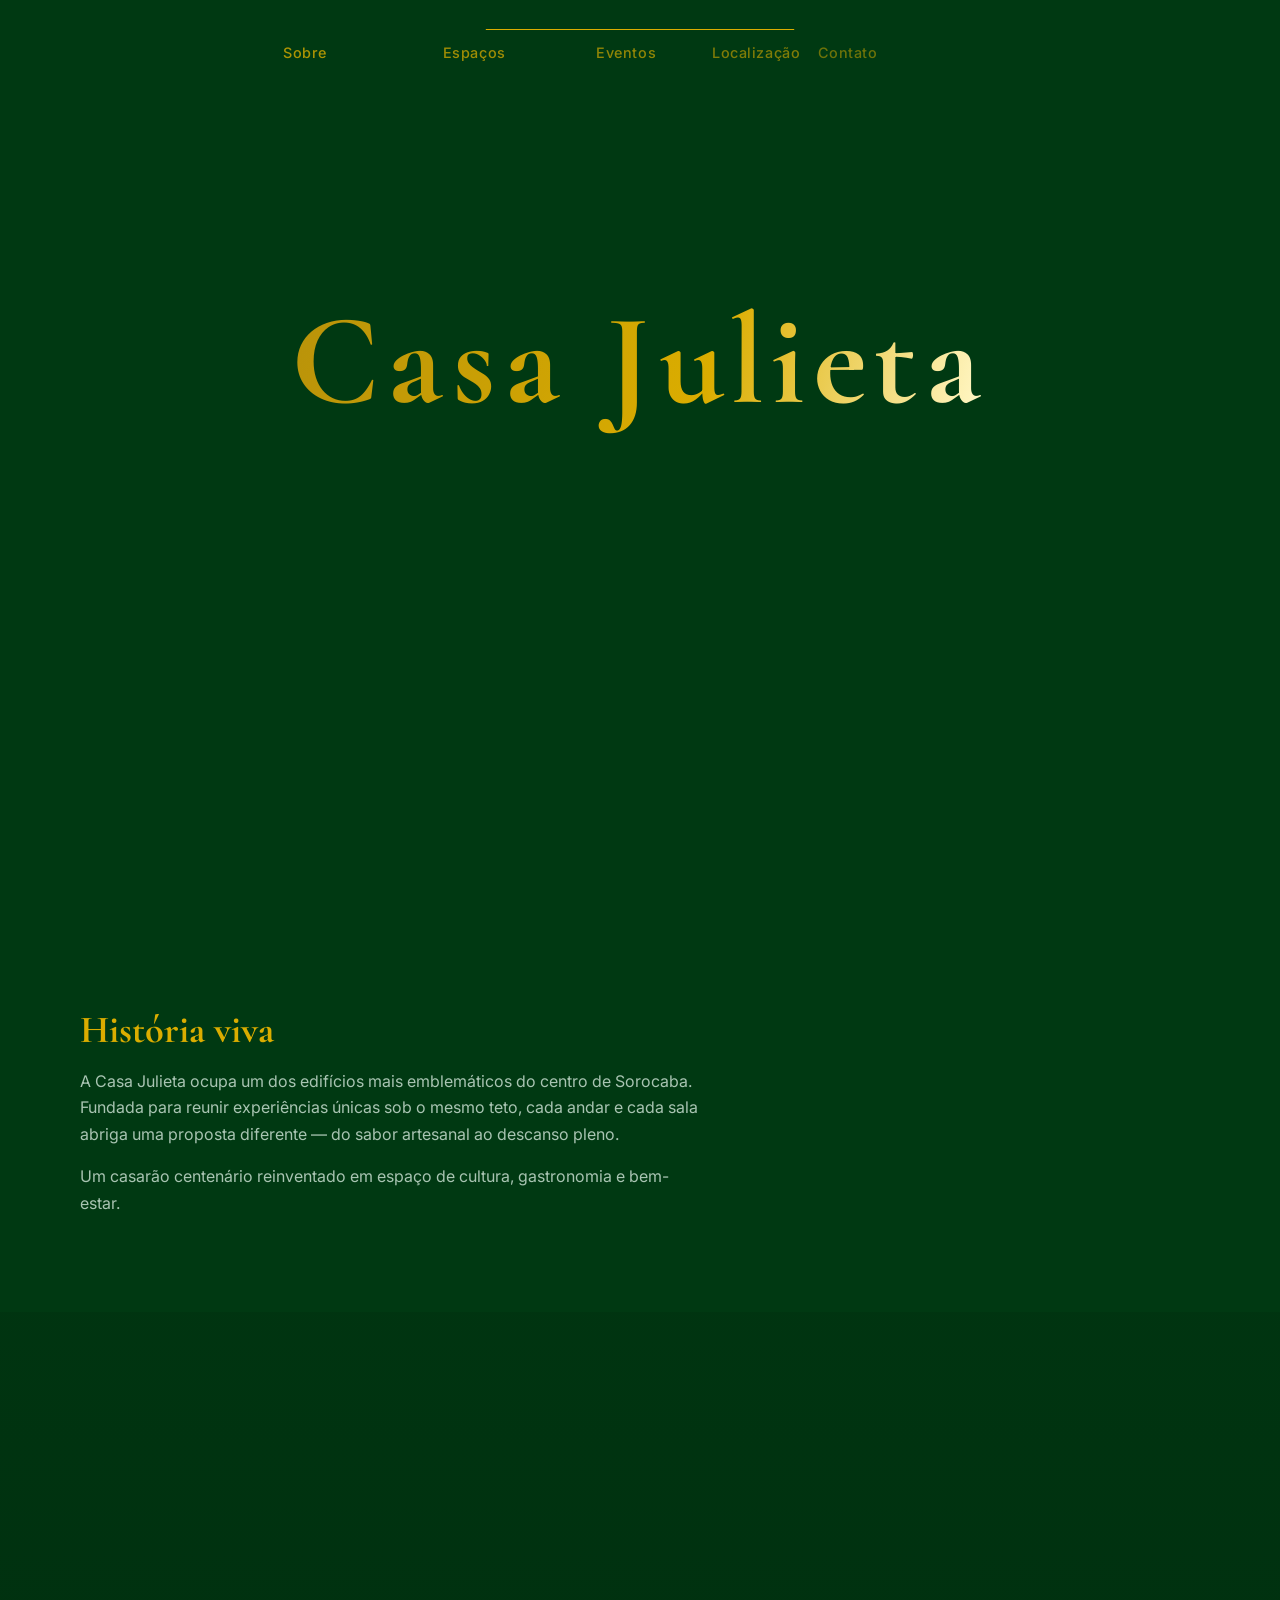
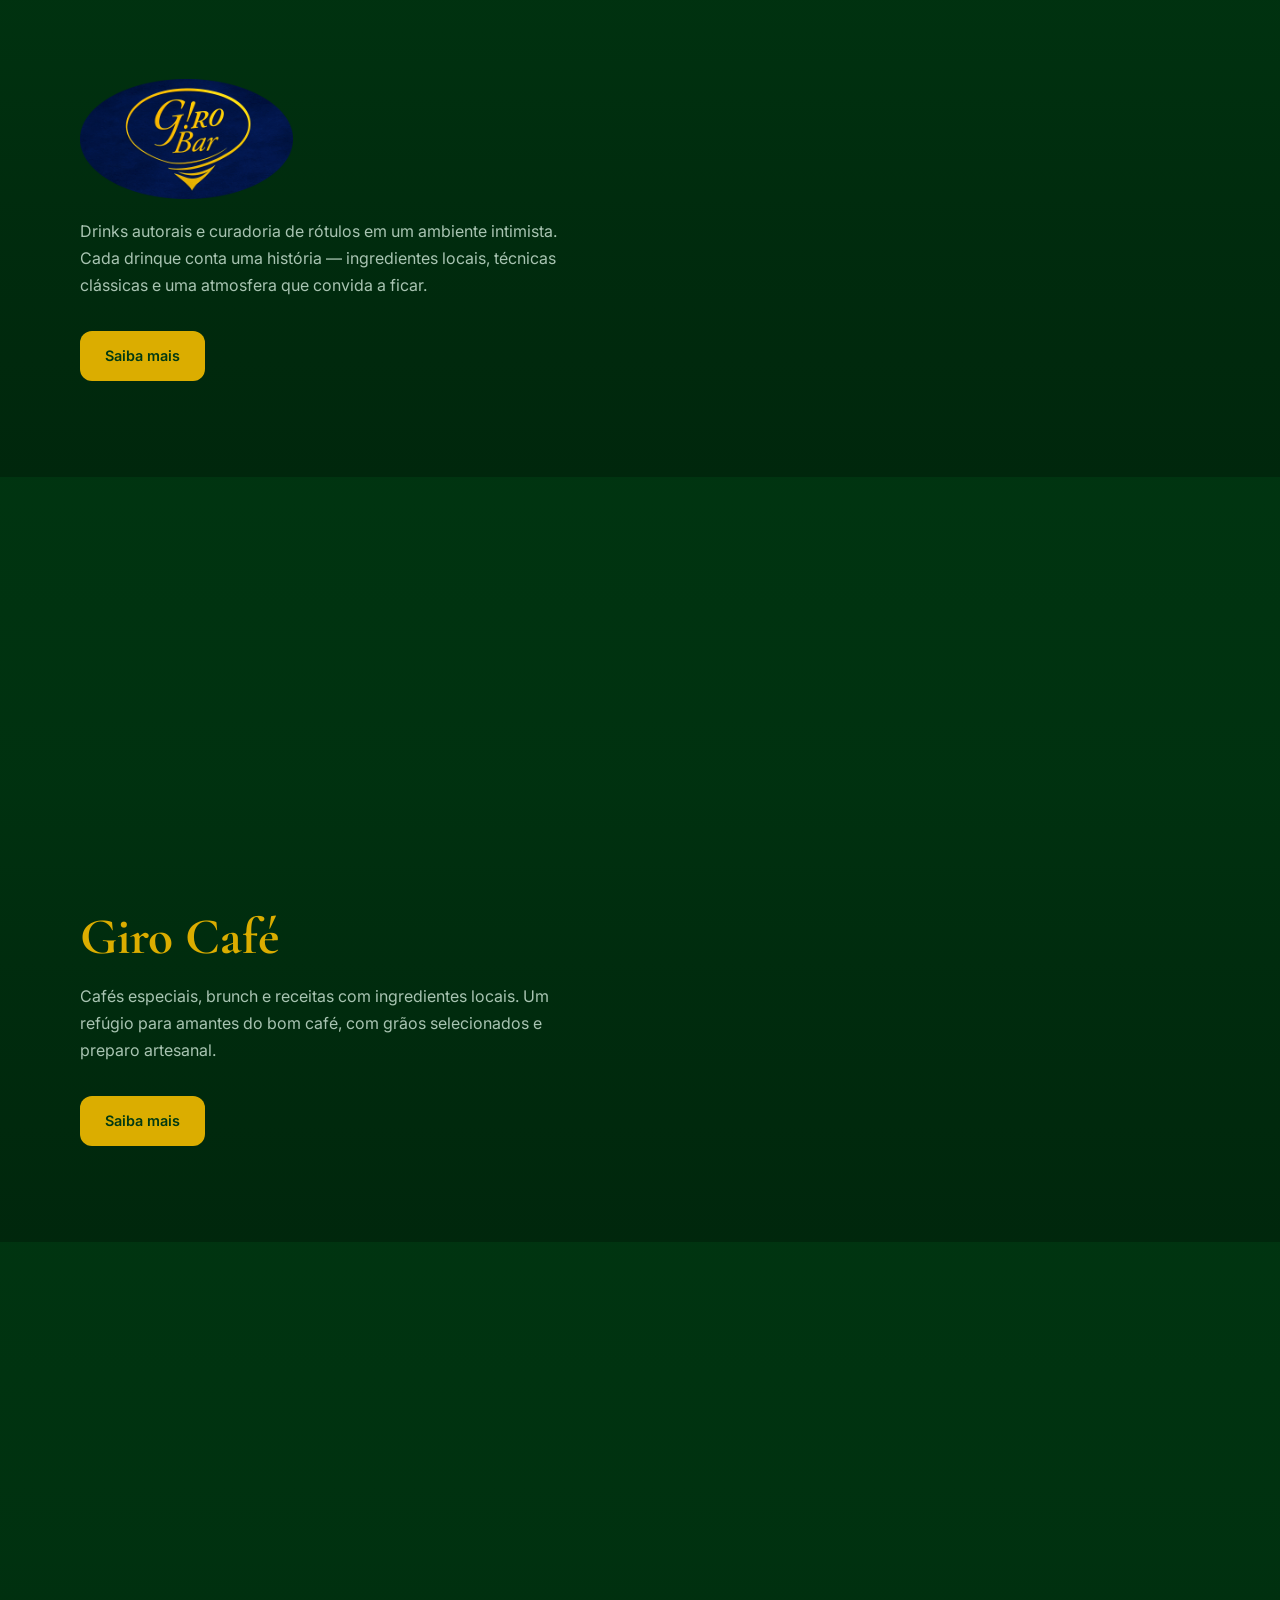
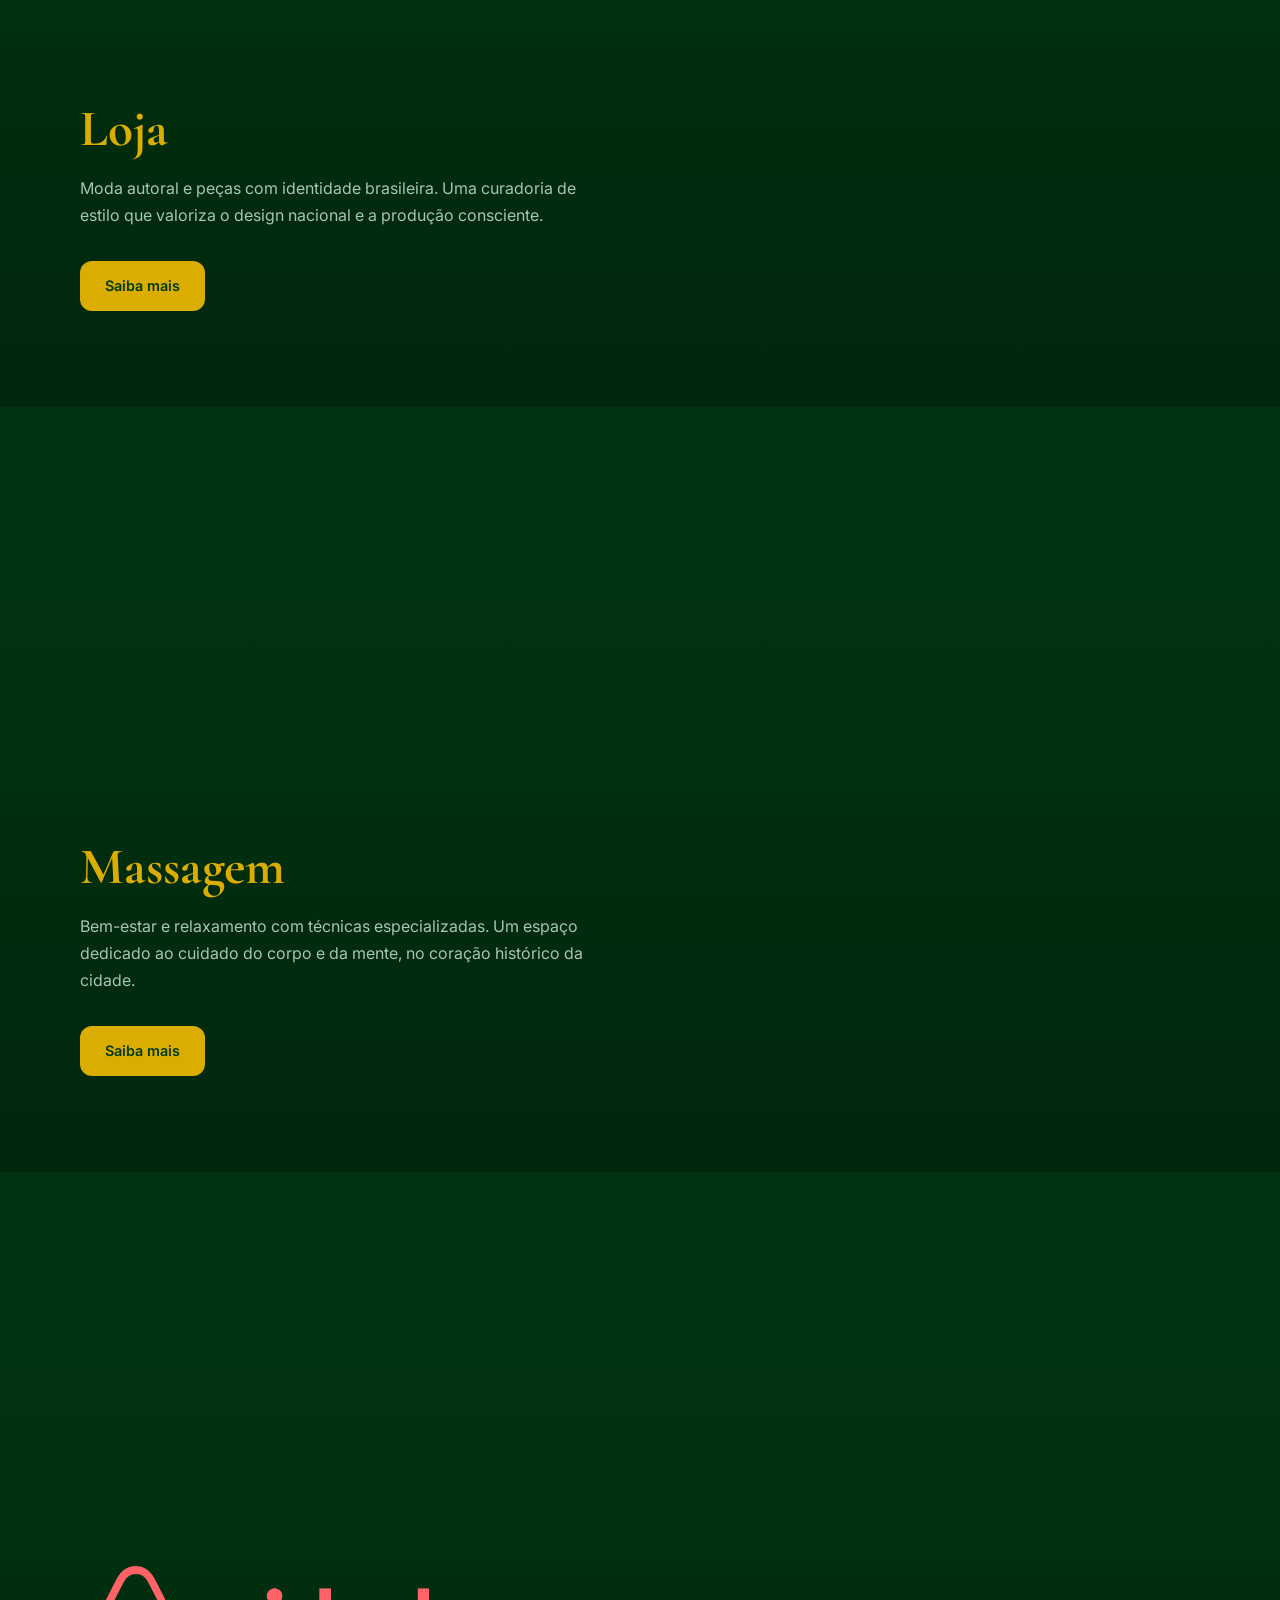
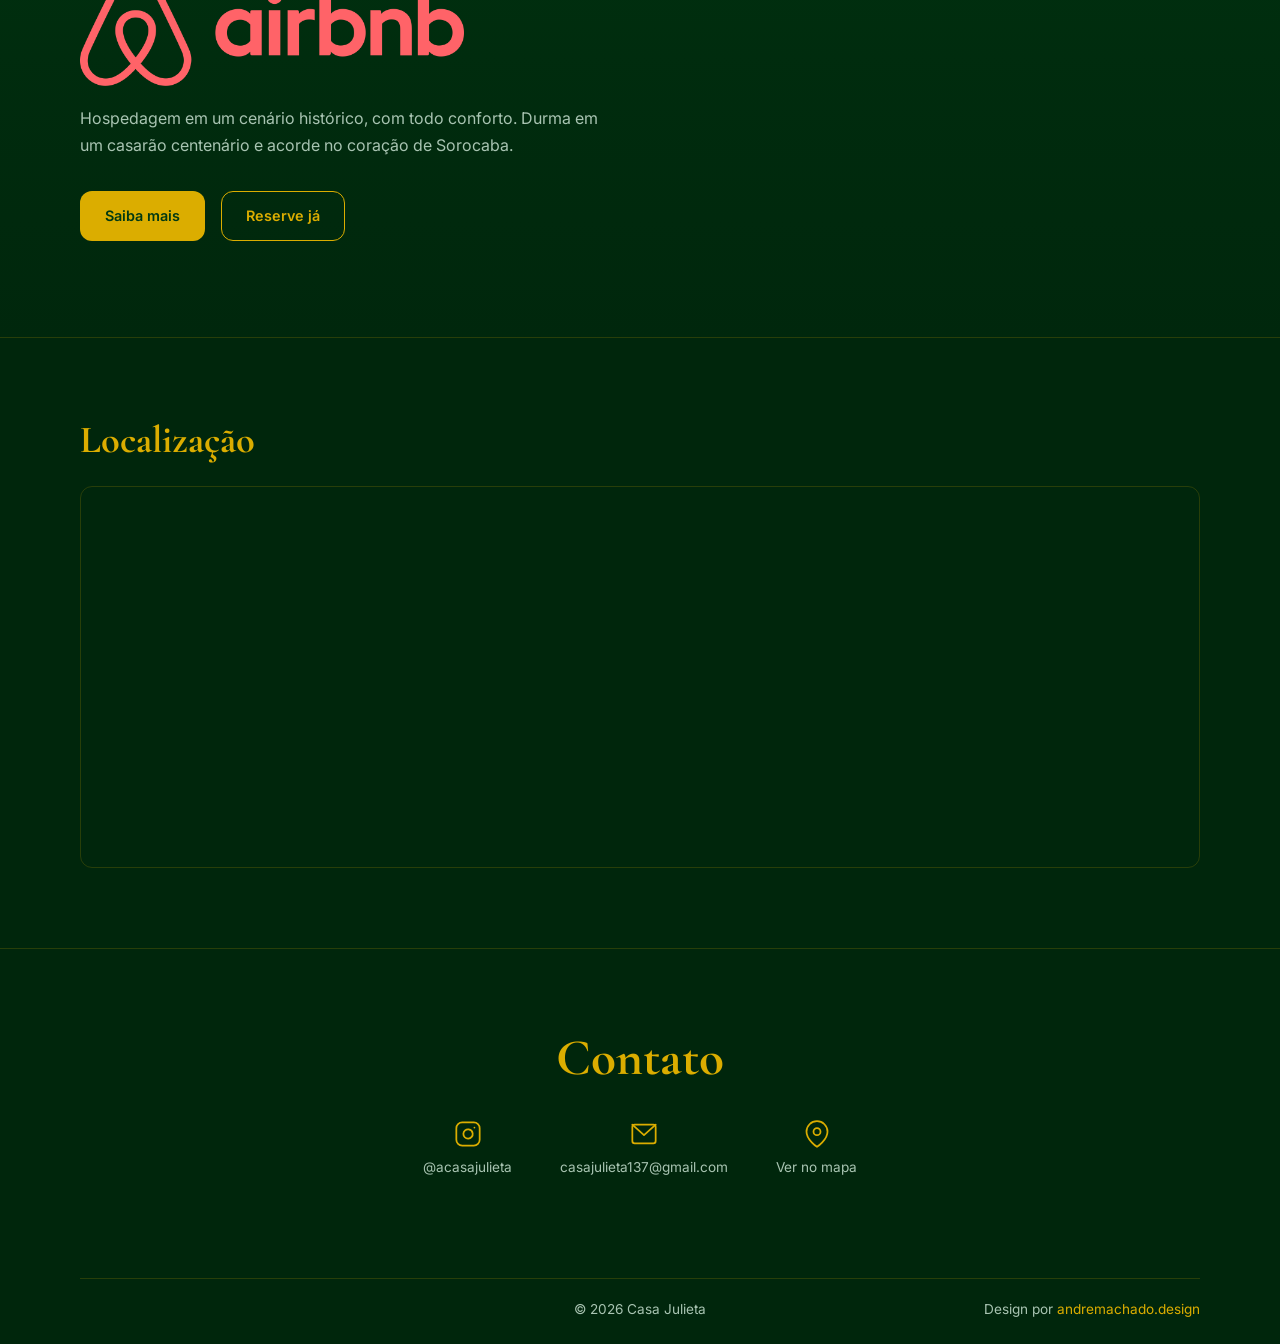
==== index.html @ 89fa5fa8 "Intro animates real site elements: brand grows center→header, line+nav appear, no overlay" ====
<!DOCTYPE html>
<html lang="pt-BR">
<head>
  <meta charset="UTF-8" />
  <meta name="viewport" content="width=device-width, initial-scale=1.0" />
  <title>Casa Julieta — Sorocaba</title>
  <meta name="description" content="Casa Julieta — bar, café, loja, massagem e airbnb no coração de Sorocaba." />
  <link rel="preconnect" href="https://fonts.googleapis.com" />
  <link rel="preconnect" href="https://fonts.gstatic.com" crossorigin />
  <link href="https://fonts.googleapis.com/css2?family=Cormorant+Garamond:wght@400;600;700&family=Inter:wght@400;500;600;700&display=swap" rel="stylesheet" />
  <link rel="stylesheet" href="styles.css" />
  <script src="https://cdnjs.cloudflare.com/ajax/libs/gsap/3.12.5/gsap.min.js"></script>
  <script>
    if ('scrollRestoration' in history) history.scrollRestoration = 'manual';
    if (window.location.hash) history.replaceState(null, '', window.location.pathname + window.location.search);
  </script>
</head>
<body>
  <!-- Header -->
  <header class="site-header">
    <div class="container header-centered">
      <a href="index.html" class="brand">Casa Julieta</a>
    </div>
    <div class="nav-line" id="navLine"></div>
    <nav class="main-nav container" id="nav">
      <a href="#sobre">Sobre</a>
      <a href="#giro-bar">Espaços</a>
      <a href="#eventos">Eventos</a>
      <a href="#localizacao">Localização</a>
      <a href="#contato">Contato</a>
    </nav>
    <button class="menu-toggle" id="menuToggle" aria-label="Menu">
      <span></span><span></span><span></span>
    </button>
  </header>

  <!-- Hero -->
  <section class="hero" id="hero">
    <h1 class="hero-title" id="heroTitle">Casa Julieta</h1>
    <a href="#sobre" class="hero-cta">
      <span>Conheça o espaço</span>
      <svg class="hero-chevron" width="24" height="24" viewBox="0 0 24 24" fill="none" stroke="currentColor" stroke-width="2" stroke-linecap="round" stroke-linejoin="round"><polyline points="6 9 12 15 18 9"></polyline></svg>
    </a>
  </section>

  <main>

    <!-- SOBRE -->
    <section id="sobre" class="section">
      <div class="container fade-up">
        <h2>História viva</h2>
        <div class="about-text">
          <p>A Casa Julieta ocupa um dos edifícios mais emblemáticos do centro de Sorocaba. Fundada para reunir experiências únicas sob o mesmo teto, cada andar e cada sala abriga uma proposta diferente — do sabor artesanal ao descanso pleno.</p>
          <p>Um casarão centenário reinventado em espaço de cultura, gastronomia e bem-estar.</p>
        </div>
      </div>
    </section>

    <!-- ESPAÇOS -->
    <section id="giro-bar" class="space-section fade-up" style="--space-bg:url('img/giro-bar.jpg')">
      <div class="space-overlay"></div>
      <div class="space-content">
        <img src="img/giro-bar-logo.png" alt="Giro Bar" class="space-logo" />
        <p>Drinks autorais e curadoria de rótulos em um ambiente intimista. Cada drinque conta uma história — ingredientes locais, técnicas clássicas e uma atmosfera que convida a ficar.</p>
        <a href="giro-bar.html" class="btn btn-gold">Saiba mais</a>
      </div>
    </section>

    <section id="giro-cafe" class="space-section fade-up" style="--space-bg:url('img/giro-cafe.jpg')">
      <div class="space-overlay"></div>
      <div class="space-content">
        <h2>Giro Café</h2>
        <p>Cafés especiais, brunch e receitas com ingredientes locais. Um refúgio para amantes do bom café, com grãos selecionados e preparo artesanal.</p>
        <a href="giro-cafe.html" class="btn btn-gold">Saiba mais</a>
      </div>
    </section>

    <section id="loja" class="space-section fade-up" style="--space-bg:url('img/loja.jpg')">
      <div class="space-overlay"></div>
      <div class="space-content">
        <h2>Loja</h2>
        <p>Moda autoral e peças com identidade brasileira. Uma curadoria de estilo que valoriza o design nacional e a produção consciente.</p>
        <a href="loja.html" class="btn btn-gold">Saiba mais</a>
      </div>
    </section>

    <section id="massagem" class="space-section fade-up" style="--space-bg:url('img/massagem.jpg')">
      <div class="space-overlay"></div>
      <div class="space-content">
        <h2>Massagem</h2>
        <p>Bem-estar e relaxamento com técnicas especializadas. Um espaço dedicado ao cuidado do corpo e da mente, no coração histórico da cidade.</p>
        <a href="massagem.html" class="btn btn-gold">Saiba mais</a>
      </div>
    </section>

    <section id="airbnb" class="space-section fade-up" style="--space-bg:url('img/airbnb.jpg')">
      <div class="space-overlay"></div>
      <div class="space-content">
        <img src="img/airbnb-logo.png" alt="Airbnb" class="space-logo" />
        <p>Hospedagem em um cenário histórico, com todo conforto. Durma em um casarão centenário e acorde no coração de Sorocaba.</p>
        <div class="space-actions">
          <a href="airbnb.html" class="btn btn-gold">Saiba mais</a>
          <a href="https://www.airbnb.com.br/rooms/17266741?check_in=2026-04-16&check_out=2026-04-17&guests=1&adults=1&s=67&unique_share_id=8e41a47e-fdcd-4101-91ab-4ace02b88892" target="_blank" rel="noopener" class="btn btn-outline">Reserve já</a>
        </div>
      </div>
    </section>

    <!-- LOCALIZAÇÃO -->
    <section id="localizacao" class="section section-alt">
      <div class="container fade-up">
        <h2>Localização</h2>
        <div class="map-wrapper">
          <iframe
            src="https://www.google.com/maps/embed?pb=!1m18!1m12!1m3!1d3659.3!2d-47.458!3d-23.501!2m3!1f0!2f0!3f0!3m2!1i1024!2i768!4f13.1!3m3!1m2!1s0x94c5f2c349d1e1b1%3A0x0!2sCentro%2C+Sorocaba+-+SP!5e0!3m2!1spt-BR!2sbr!4v1700000000000"
            width="100%"
            height="380"
            style="border:0"
            allowfullscreen=""
            loading="lazy"
            referrerpolicy="no-referrer-when-downgrade"
          ></iframe>
        </div>
      </div>
    </section>

    <!-- CONTATO -->
    <section id="contato" class="section" style="background:var(--green-deep);position:relative;z-index:5">
      <div class="container fade-up" style="text-align:center">
        <h2 class="contact-title">Contato</h2>
        <div class="contact-row">
          <a href="https://www.instagram.com/acasajulieta/" target="_blank" rel="noopener" class="contact-item">
            <svg width="28" height="28" viewBox="0 0 24 24" fill="none" stroke="currentColor" stroke-width="1.5" stroke-linecap="round" stroke-linejoin="round"><rect x="2" y="2" width="20" height="20" rx="5" ry="5"></rect><path d="M16 11.37A4 4 0 1 1 12.63 8 4 4 0 0 1 16 11.37z"></path><line x1="17.5" y1="6.5" x2="17.51" y2="6.5"></line></svg>
            <span>@acasajulieta</span>
          </a>
          <a href="mailto:casajulieta137@gmail.com" class="contact-item">
            <svg width="28" height="28" viewBox="0 0 24 24" fill="none" stroke="currentColor" stroke-width="1.5" stroke-linecap="round" stroke-linejoin="round"><rect x="2" y="4" width="20" height="16" rx="2"></rect><polyline points="22,4 12,13 2,4"></polyline></svg>
            <span>casajulieta137@gmail.com</span>
          </a>
          <a href="https://bit.ly/casajulieta" target="_blank" rel="noopener" class="contact-item">
            <svg width="28" height="28" viewBox="0 0 24 24" fill="none" stroke="currentColor" stroke-width="1.5" stroke-linecap="round" stroke-linejoin="round"><path d="M21 10c0 7-9 13-9 13s-9-6-9-13a9 9 0 0 1 18 0z"></path><circle cx="12" cy="10" r="3"></circle></svg>
            <span>Ver no mapa</span>
          </a>
        </div>
      </div>
    </section>
  </main>

  <!-- Footer -->
  <footer class="site-footer">
    <div class="container footer-content">
      <div class="footer-spacer"></div>
      <p class="footer-center">&copy; <span id="year"></span> Casa Julieta</p>
      <p class="footer-right">Design por <a href="https://andremachado.design" target="_blank" rel="noopener">andremachado.design</a></p>
    </div>
  </footer>

  <script src="script.js"></script>
</body>
</html>
---- styles.css ----
/* ===================================================
   Casa Julieta — Minimal Luxury Design System
   Verde veludo #003912 · Dourado #DBAD00
   =================================================== */

@import url('https://fonts.googleapis.com/css2?family=Material+Symbols+Outlined:opsz,wght,FILL,GRAD@20..48,100..700,0..1,-50..200&display=swap');

:root {
  --green: #003912;
  --green-deep: #00260c;
  --green-light: #004d1a;
  --green-soft: #d6e8dc;

  --gold: #DBAD00;
  --gold-light: #f5e7a3;
  --gold-dark: #b8920a;

  --bg: #003912;
  --bg-alt: #00260c;
  --text: #e8f2ec;
  --muted: #a8c4b2;
  --border: rgba(219, 173, 0, 0.18);
  --radius: 0.75rem;
}

/* ---- Reset ---- */
*, *::before, *::after { box-sizing: border-box; }
html { scroll-behavior: smooth; }
html, body { margin: 0; padding: 0; }

body {
  font-family: "Inter", system-ui, -apple-system, sans-serif;
  background: var(--bg);
  color: var(--text);
  line-height: 1.65;
  overflow-x: hidden;
  position: relative;
}

/* Velvet canvas — no longer used */
#velvet-canvas {
  display: none;
}

/* Everything else sits above the canvas */
.site-header, .site-footer {
  position: relative;
  z-index: 1;
}

main {
  position: relative;
  z-index: 5;
  background: var(--bg);
}

img { max-width: 100%; display: block; }
a { color: inherit; }

/* ---- Material Icon helper ---- */
.icon {
  font-family: 'Material Symbols Outlined';
  font-weight: normal;
  font-style: normal;
  font-size: 24px;
  line-height: 1;
  letter-spacing: normal;
  text-transform: none;
  display: inline-block;
  white-space: nowrap;
  word-wrap: normal;
  direction: ltr;
  -webkit-font-smoothing: antialiased;
  font-feature-settings: 'liga';
}

/* ---- Typography ---- */
h1, h2, h3 {
  font-family: "Cormorant Garamond", Georgia, serif;
  font-weight: 700;
  line-height: 1.15;
}

.container {
  width: min(1120px, 90%);
  margin: 0 auto;
}

/* ---- Header ---- */
.site-header {
  position: relative;
  top: 0;
  z-index: 100;
  background: transparent;
}

.header-centered {
  display: flex;
  flex-direction: row;
  align-items: center;
  justify-content: center;
  position: relative;
  padding: 1.2rem 0 0.6rem;
}

.nav-line {
  width: 90%;
  height: 1px;
  background: var(--gold);
  margin: 0 auto;
  transform-origin: center;
}

.main-nav {
  display: flex;
  justify-content: center;
  gap: 9rem;
  padding: 0.7rem 0;
  width: 90%;
  margin: 0 auto;
}

/* Brand with gold shimmer effect */
.brand {
  font-family: "Cormorant Garamond", Georgia, serif;
  font-size: 2.16rem;
  font-weight: 700;
  text-decoration: none;
  letter-spacing: 0.06em;
  position: relative;
  background: linear-gradient(
    105deg,
    var(--gold-dark) 0%,
    var(--gold) 25%,
    #fff5c0 40%,
    var(--gold) 55%,
    var(--gold-dark) 80%,
    var(--gold) 100%
  );
  background-size: 250% 100%;
  -webkit-background-clip: text;
  background-clip: text;
  -webkit-text-fill-color: transparent;
  animation: goldShimmer 4s ease-in-out infinite;
}

@keyframes goldShimmer {
  0%   { background-position: 100% 50%; }
  50%  { background-position: 0% 50%; }
  100% { background-position: 100% 50%; }
}

.main-nav a {
  color: var(--gold);
  text-decoration: none;
  font-weight: 500;
  font-size: 0.9rem;
  letter-spacing: 0.04em;
  position: relative;
  transition: color 0.3s;
}
.main-nav a::after {
  content: "";
  position: absolute;
  bottom: -4px; left: 0;
  width: 0; height: 1px;
  background: var(--gold);
  transition: width 0.3s ease;
}
.main-nav a:hover { color: var(--gold); }
.main-nav a:hover::after { width: 100%; }

/* Mobile menu */
.menu-toggle {
  display: none;
  background: none;
  border: none;
  cursor: pointer;
  flex-direction: column;
  gap: 5px;
  padding: 6px;
  position: absolute;
  right: 5%;
  top: 1.2rem;
  z-index: 101;
}
.menu-toggle span {
  display: block;
  width: 22px; height: 2px;
  background: var(--gold);
  border-radius: 2px;
  transition: transform 0.3s, opacity 0.3s;
}

/* ---- Breadcrumb (removed) ---- */

.breadcrumb a {
  color: var(--muted);
  text-decoration: none;
  transition: color 0.2s;
}
.breadcrumb a:hover { color: var(--gold); }

.breadcrumb .sep { opacity: 0.4; }
.breadcrumb .current { color: var(--gold); }

.breadcrumb .back-arrow {
  display: inline-flex;
  align-items: center;
  justify-content: center;
  width: 28px; height: 28px;
  border-radius: 50%;
  border: 1px solid var(--border);
  color: var(--gold);
  margin-right: 0.5rem;
  transition: background 0.2s, border-color 0.2s;
  text-decoration: none;
  font-size: 18px;
}
.breadcrumb .back-arrow:hover {
  background: rgba(219, 173, 0, 0.1);
  border-color: var(--gold);
}

/* ==== Hero Section ==== */
.hero {
  position: relative;
  z-index: 1;
  min-height: 100vh;
  display: flex;
  flex-direction: column;
  align-items: center;
  justify-content: center;
  text-align: center;
  padding: 2rem;
  padding-bottom: 8rem;
}

.hero-title {
  font-family: "Cormorant Garamond", Georgia, serif;
  font-size: clamp(5rem, 14vw, 12rem);
  font-weight: 700;
  line-height: 1.2;
  margin: 0 0 2.5rem;
  padding-bottom: 0.15em;
  position: relative;
  cursor: default;

  /* Base dark gold color */
  color: var(--gold-dark);
  -webkit-text-fill-color: transparent;
  background: var(--gold-dark);
  background-clip: text;
  -webkit-background-clip: text;

  /* Shadow for volume */
  filter: drop-shadow(0 4px 20px rgba(0,0,0,0.5)) drop-shadow(0 2px 6px rgba(0,0,0,0.3));

  /* Lantern variables — updated by JS */
  --spotlight-x: -200px;
  --spotlight-y: -200px;
  --spotlight-opacity: 0;
}

/* Bright layer — radial "lantern" that follows cursor */
.hero-title::after {
  content: attr(data-text);
  position: absolute;
  inset: 0;
  background: radial-gradient(
    circle 120px at var(--spotlight-x) var(--spotlight-y),
    #fffbe6 0%,
    #fff5c0 25%,
    var(--gold) 50%,
    transparent 70%
  );
  background-clip: text;
  -webkit-background-clip: text;
  -webkit-text-fill-color: transparent;
  opacity: var(--spotlight-opacity);
  transition: opacity 0.2s ease;
  pointer-events: none;
}

.hero-cta {
  display: inline-flex;
  flex-direction: column;
  align-items: center;
  gap: 0.4rem;
  font-size: 0.9rem;
  font-weight: 500;
  color: var(--gold);
  text-decoration: none;
  padding: 0.3rem 0.8rem;
  margin-top: 3rem;
  transition: filter 0.3s, text-shadow 0.3s;
  background: none;
  border: none;
  cursor: pointer;
}
.hero-cta:hover {
  filter: brightness(1.5);
  text-shadow: 0 0 12px rgba(219,173,0,0.5);
}

.hero-chevron {
  width: 28px;
  height: 28px;
  animation: bounceDown 2s ease-in-out infinite;
  transition: transform 0.3s ease;
}

.hero-cta:hover .hero-chevron {
  animation: none;
  transform: translateY(6px);
}

@keyframes bounceDown {
  0%, 100% { transform: translateY(0); }
  50%      { transform: translateY(6px); }
}

.tag {
  display: inline-block;
  margin: 0 0 1rem;
  padding: 0.3rem 0.7rem;
  border-radius: 999px;
  background: rgba(219, 173, 0, 0.1);
  border: 1px solid rgba(219, 173, 0, 0.3);
  color: var(--gold);
  font-weight: 600;
  font-size: 0.75rem;
  letter-spacing: 0.08em;
  text-transform: uppercase;
  line-height: 1.3;
  width: fit-content;
}

h1 {
  font-size: clamp(2.4rem, 5vw, 3.8rem);
  color: var(--gold);
  margin: 0 0 0.8rem;
}

.hero-sub {
  color: var(--muted);
  font-size: 1.05rem;
  max-width: 52ch;
}

.hero-actions {
  margin-top: 1.8rem;
  display: flex;
  gap: 1rem;
  flex-wrap: wrap;
}

/* ---- Buttons ---- */
.btn {
  display: inline-block;
  padding: 0.75rem 1.5rem;
  border-radius: var(--radius);
  font-weight: 600;
  font-size: 0.9rem;
  text-decoration: none;
  border: 1px solid transparent;
  cursor: pointer;
  position: relative;
  overflow: visible;
  transition: transform 0.2s ease, box-shadow 0.2s ease;
}

.btn-gold {
  background: var(--gold);
  color: var(--green);
  cursor: none;
  transition: transform 0.2s ease, box-shadow 0.2s ease, opacity 0.25s ease;
}
.btn-gold:hover {
  opacity: 0;
  transform: translateY(-1px);
  box-shadow: none;
}

/* Magnetic cursor circle */
.magnetic-circle {
  position: fixed;
  width: 72px;
  height: 72px;
  border-radius: 50%;
  background: var(--gold);
  pointer-events: none;
  z-index: 9999;
  transform: translate(-50%, -50%) scale(0);
  transition: transform 0.25s cubic-bezier(0.25,1,0.5,1), opacity 0.2s ease;
  opacity: 0;
  display: flex;
  align-items: center;
  justify-content: center;
}
.magnetic-circle.active {
  transform: translate(-50%, -50%) scale(1);
  opacity: 1;
}
.magnetic-circle svg {
  width: 28px;
  height: 28px;
}

.btn-outline {
  background: transparent;
  color: var(--gold);
  border-color: var(--gold);
}
.btn-outline:hover {
  transform: translateY(-1px);
  box-shadow: 0 4px 16px rgba(219, 173, 0, 0.15);
}

/* ---- Sections ---- */
.section {
  padding: 5rem 0;
  background: var(--bg);
}

#sobre {
  padding-top: 2rem;
}

.section-alt {
  background: var(--bg-alt);
  border-top: 1px solid var(--border);
  border-bottom: 1px solid var(--border);
}

.section-label {
  display: inline-block;
  font-size: 0.7rem;
  font-weight: 600;
  text-transform: uppercase;
  letter-spacing: 0.14em;
  color: var(--gold);
  margin-bottom: 0.4rem;
}

h2 {
  font-size: clamp(1.8rem, 3vw, 2.4rem);
  color: var(--gold);
  margin: 0 0 1rem;
}

.about-text { max-width: 62ch; }
.about-text p { color: var(--muted); }

/* ---- Grid / Cards (legacy — kept for sub-pages) ---- */
.grid {
  margin-top: 2rem;
  display: grid;
  grid-template-columns: repeat(auto-fit, minmax(280px, 1fr));
  gap: 1.1rem;
}

/* ---- Space Sections (full-width with background image) ---- */
.space-section {
  position: relative;
  min-height: 85vh;
  display: flex;
  align-items: flex-end;
  padding: 4rem 0;
  background: var(--space-bg, none) center / cover no-repeat;
  overflow: hidden;
}

.space-overlay {
  position: absolute;
  inset: 0;
  background: linear-gradient(
    to top,
    rgba(0, 38, 12, 0.95) 0%,
    rgba(0, 38, 12, 0.7) 35%,
    rgba(0, 38, 12, 0.4) 60%,
    rgba(0, 38, 12, 0.25) 100%
  );
  z-index: 1;
}

.space-content {
  position: relative;
  z-index: 2;
  width: min(1120px, 90%);
  margin: 0 auto;
  padding: 2rem 0;
}

.space-content .section-label {
  display: inline-block;
  font-size: 0.7rem;
  font-weight: 600;
  text-transform: uppercase;
  letter-spacing: 0.14em;
  color: var(--gold);
  margin-bottom: 0.4rem;
}

.space-content h2 {
  font-size: clamp(2.2rem, 4vw, 3.2rem);
  color: var(--gold);
  margin: 0 0 1rem;
}

.space-logo {
  max-height: 120px;
  width: auto;
  margin-bottom: 1.2rem;
  filter: brightness(1.1);
}

.space-content p {
  color: var(--muted);
  max-width: 52ch;
  margin: 0 0 2rem;
  font-size: 1rem;
  line-height: 1.7;
}

.space-actions {
  display: flex;
  gap: 1rem;
  flex-wrap: wrap;
}

.card {
  display: flex;
  flex-direction: column;
  background: rgba(255, 255, 255, 0.03);
  border: 1px solid rgba(219, 173, 0, 0.15);
  border-radius: var(--radius);
  padding: 1.5rem;
  text-decoration: none;
  transition: transform 0.35s ease, border-color 0.25s, box-shadow 0.35s;
}
.card:hover {
  transform: translateY(-5px);
  border-color: var(--gold);
  box-shadow: 0 10px 28px rgba(219, 173, 0, 0.1);
}

.card-icon {
  font-size: 28px;
  color: var(--gold);
  margin-bottom: 0.6rem;
  display: block;
  opacity: 0.85;
  transition: transform 0.3s, opacity 0.3s;
}
.card:hover .card-icon { transform: scale(1.1); opacity: 1; }

.card h3 {
  font-size: 1.25rem;
  color: var(--gold);
  margin: 0 0 0.4rem;
}

.card p {
  color: var(--muted);
  margin: 0 0 auto;
  padding-bottom: 0.8rem;
  font-size: 0.92rem;
}

.card-link {
  color: var(--gold);
  font-weight: 600;
  font-size: 0.85rem;
  opacity: 0;
  transform: translateX(-6px);
  transition: opacity 0.3s, transform 0.3s;
}
.card:hover .card-link {
  opacity: 1;
  transform: translateX(0);
}

.card-soon {
  border-style: dashed;
  opacity: 0.55;
}

/* ---- Map ---- */
.map-wrapper {
  margin-top: 1.5rem;
  border-radius: var(--radius);
  overflow: hidden;
  border: 1px solid var(--border);
}
.map-wrapper iframe { display: block; width: 100%; }

/* ---- Contact ---- */
.contact-title {
  font-size: clamp(2.4rem, 4vw, 3.6rem);
  color: var(--gold);
  margin: 0 0 2rem;
}

.contact-row {
  display: flex;
  justify-content: center;
  gap: 3rem;
  flex-wrap: wrap;
}

.contact-item {
  display: flex;
  flex-direction: column;
  align-items: center;
  gap: 0.5rem;
  color: var(--gold);
  text-decoration: none;
  font-size: 0.85rem;
  transition: filter 0.3s, text-shadow 0.3s;
}
.contact-item:hover {
  filter: brightness(1.5);
  text-shadow: 0 0 12px rgba(219,173,0,0.5);
}
.contact-item svg { flex-shrink: 0; }
.contact-item span { color: var(--muted); transition: color 0.3s; }
.contact-item:hover span { color: var(--gold-light); }

/* ---- Footer ---- */
.site-footer {
  padding: 1.2rem 0 1.5rem;
  background: var(--green-deep);
  position: relative;
  z-index: 5;
}

.footer-content {
  display: flex;
  align-items: center;
  justify-content: space-between;
  gap: 0.5rem;
  border-top: 1px solid var(--border);
  padding-top: 1.2rem;
  color: var(--muted);
  font-size: 0.85rem;
}
.footer-content p { margin: 0; }
.footer-spacer { flex: 1; }
.footer-center { flex: 1; text-align: center; }
.footer-right { flex: 1; text-align: right; }
.footer-content p { margin: 0; }
.footer-content a {
  color: var(--gold);
  text-decoration: none;
  transition: opacity 0.2s;
}
.footer-content a:hover { opacity: 0.75; }

/* ---- Sub-page layout ---- */
.page-hero {
  padding: 4.5rem 0 2.5rem;
  text-align: center;
}
.page-hero h1 { margin-bottom: 0.6rem; }
.page-hero p {
  max-width: 48ch;
  margin: 0 auto;
  color: var(--muted);
  font-size: 1rem;
}

.page-body { padding: 3.5rem 0; }
.page-body .container { max-width: 720px; }
.page-body p { color: var(--muted); margin-bottom: 0.9rem; }

.back-link {
  display: inline-flex;
  align-items: center;
  gap: 0.35rem;
  color: var(--gold);
  text-decoration: none;
  font-weight: 600;
  font-size: 0.9rem;
  margin-top: 2rem;
  transition: gap 0.25s;
}
.back-link:hover { gap: 0.6rem; }

/* ---- Animations ---- */
.fade-up {
  opacity: 0;
  transform: translateY(24px);
  transition: opacity 0.65s ease, transform 0.65s ease;
}
.fade-up.visible {
  opacity: 1;
  transform: translateY(0);
}

.grid .fade-up:nth-child(2) { transition-delay: 0.07s; }
.grid .fade-up:nth-child(3) { transition-delay: 0.14s; }
.grid .fade-up:nth-child(4) { transition-delay: 0.21s; }
.grid .fade-up:nth-child(5) { transition-delay: 0.28s; }
.grid .fade-up:nth-child(6) { transition-delay: 0.35s; }

/* page-in disabled — intro animation handles it */
/* body { animation: pageIn 0.45s ease both; } */
@keyframes pageIn {
  from { opacity: 0; transform: translateY(10px); }
  to   { opacity: 1; transform: translateY(0); }
}

/* ---- Responsive ---- */

/* Tablet landscape / small desktop */
@media (max-width: 1100px) {
  .main-nav { gap: 4rem; }
}

/* Tablet portrait */
@media (max-width: 768px) {
  .menu-toggle { display: flex; }
  .nav-line { display: none; }

  .main-nav {
    position: fixed;
    top: 0;
    left: 0;
    width: 100vw;
    height: 100vh;
    height: 100dvh;
    background: rgba(0, 38, 12, 0.97);
    backdrop-filter: blur(12px);
    flex-direction: column;
    align-items: center;
    justify-content: flex-start;
    padding-top: 5rem;
    gap: 2rem;
    opacity: 0;
    pointer-events: none;
    transition: opacity 0.35s;
    z-index: 99;
    overflow: hidden;
  }
  .main-nav.open { opacity: 1; pointer-events: all; }
  .main-nav a { font-size: 1.2rem; }

  .header-centered { padding: 1rem 0 0.5rem; }
  .brand { font-size: 1.8rem; }

  h1 { font-size: clamp(2rem, 7vw, 2.8rem); }
  .hero-title { font-size: clamp(3.5rem, 14vw, 6rem); }
  .hero { padding-bottom: 4rem; }
  .hero-cta { margin-top: 2rem; }

  .space-section { min-height: 70vh; }
  .space-content h2 { font-size: clamp(1.8rem, 5vw, 2.4rem); }
  .space-logo { max-height: 80px; }

  .contact-row { gap: 2rem; }
  .contact-title { font-size: clamp(1.8rem, 5vw, 2.4rem); }

  .section { padding: 3.5rem 0; }

  .grid { grid-template-columns: 1fr; }

  .footer-content { flex-direction: column; text-align: center; gap: 0.8rem; }
  .footer-spacer { display: none; }
  .footer-center, .footer-right { flex: none; text-align: center; }

  .page-hero { padding: 3rem 0 1.5rem; }
  .page-body { padding: 2.5rem 0; }
}

/* Phone */
@media (max-width: 480px) {
  .brand { font-size: 1.5rem; }
  .hero-title { font-size: clamp(2.8rem, 13vw, 4.5rem); }
  .hero { min-height: 85vh; padding: 1.5rem; padding-bottom: 3rem; }

  .space-section { min-height: 60vh; padding: 2.5rem 0; }
  .space-content p { font-size: 0.9rem; }
  .space-logo { max-height: 60px; }

  .contact-row { flex-direction: column; gap: 1.5rem; align-items: center; }
  .contact-item { font-size: 0.8rem; }

  .section { padding: 2.5rem 0; }
  h2 { font-size: clamp(1.5rem, 5vw, 2rem); }

  .btn { padding: 0.6rem 1.2rem; font-size: 0.85rem; }

  .map-wrapper iframe { height: 260px; }

  .page-hero { padding: 2rem 0 1rem; }
  .page-body { padding: 2rem 0; }
  .page-body .container { max-width: 100%; }
}
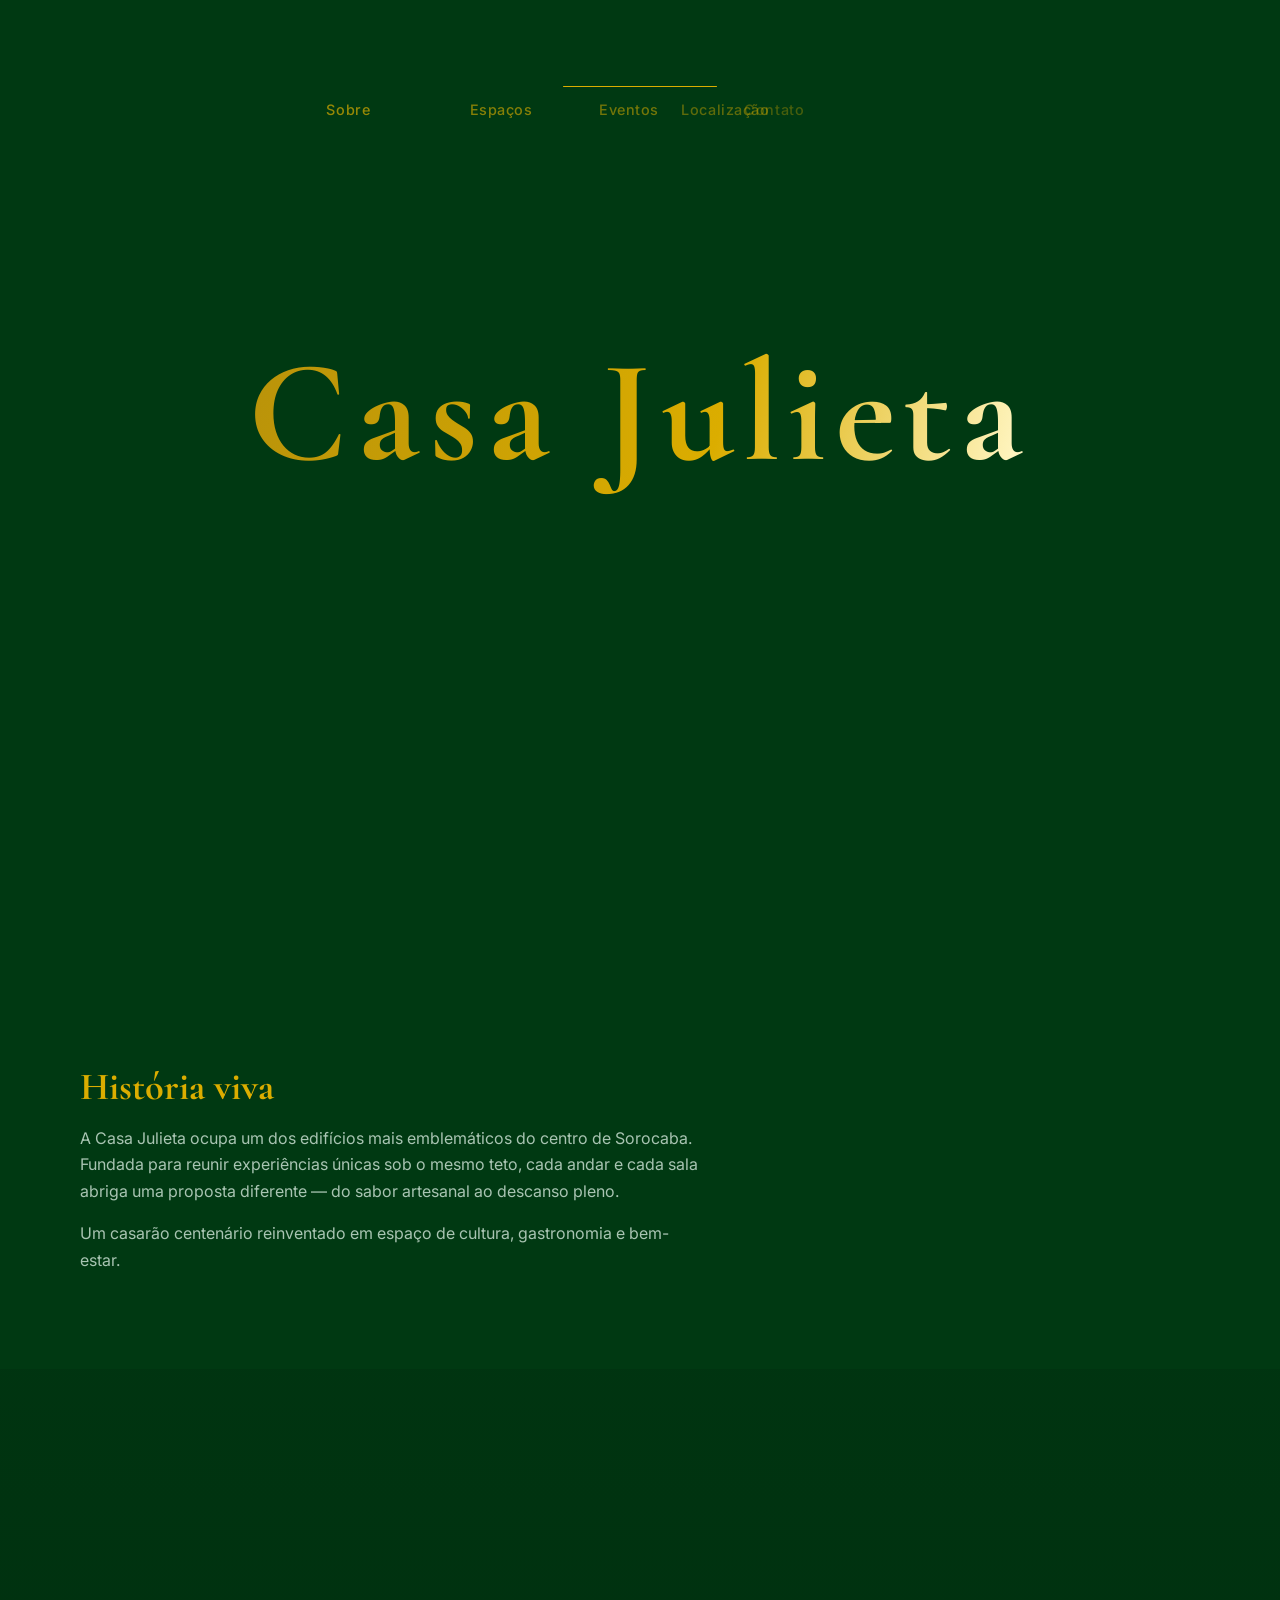
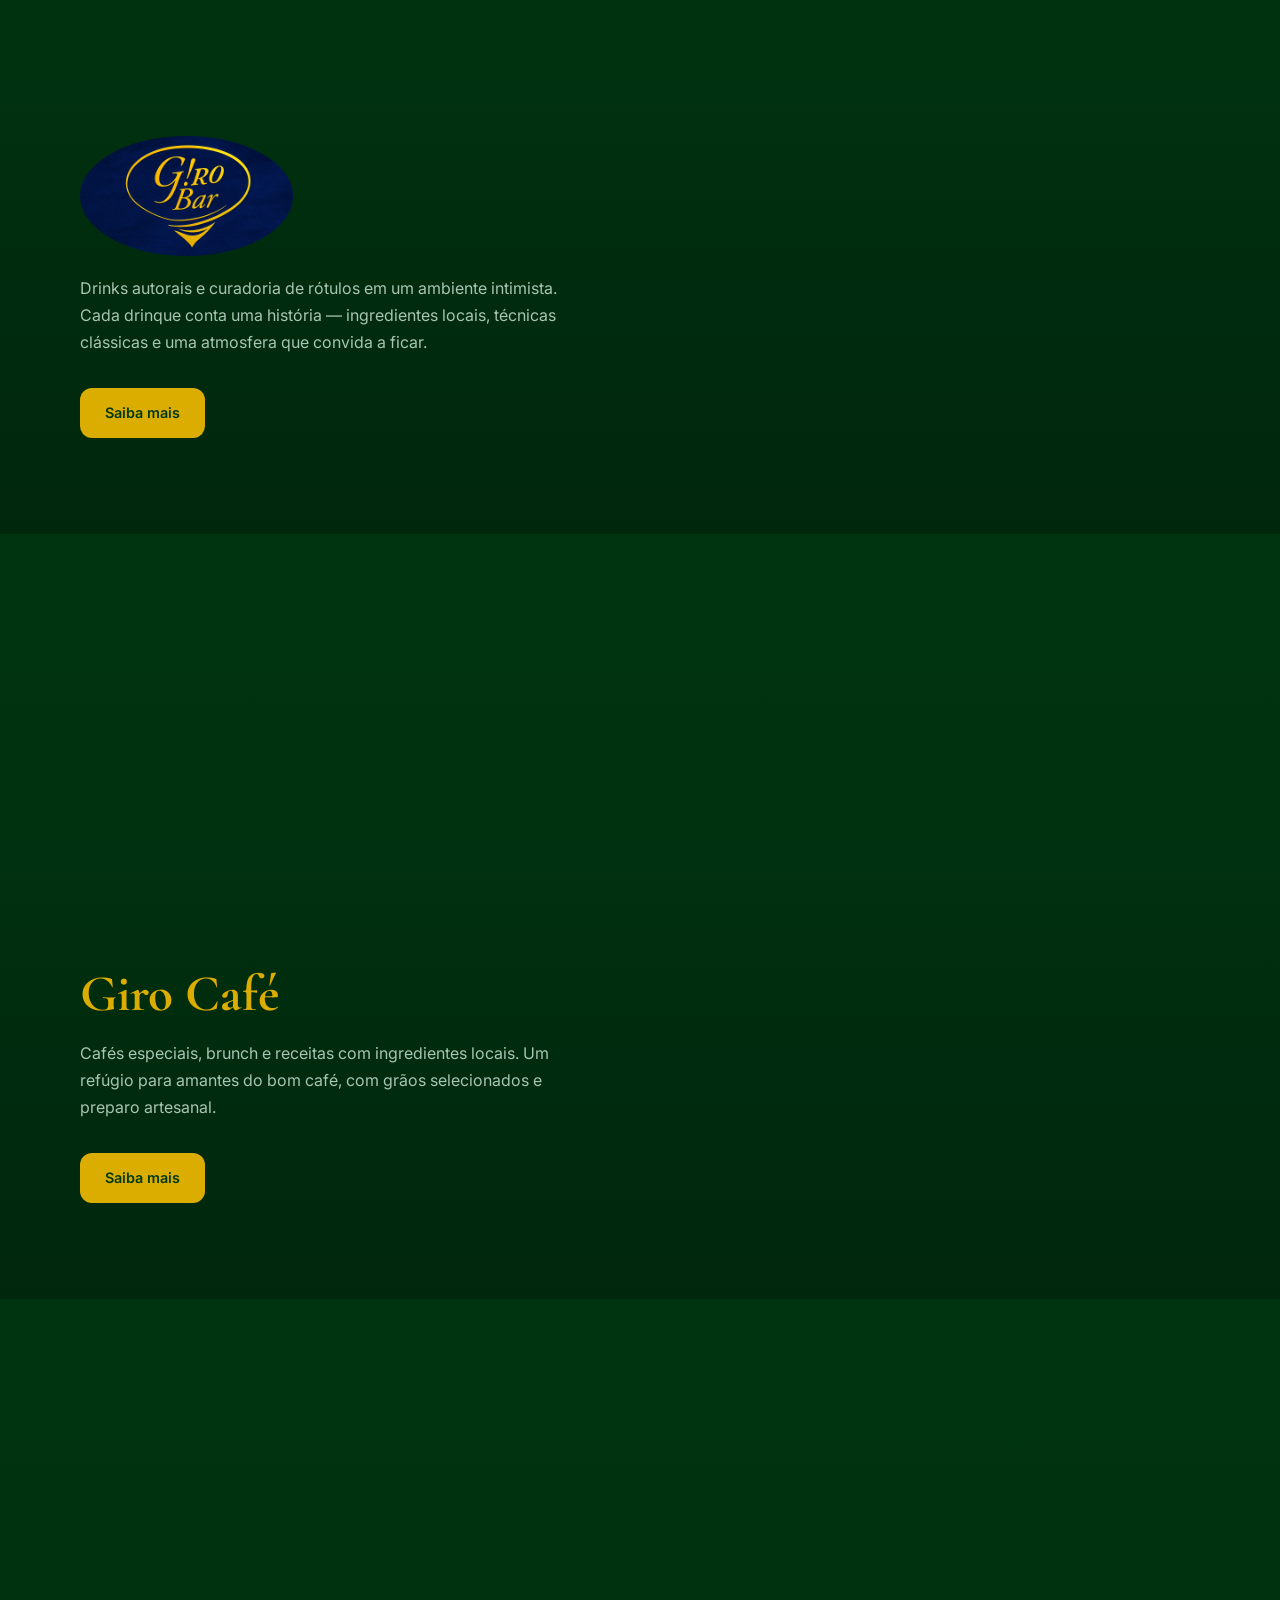
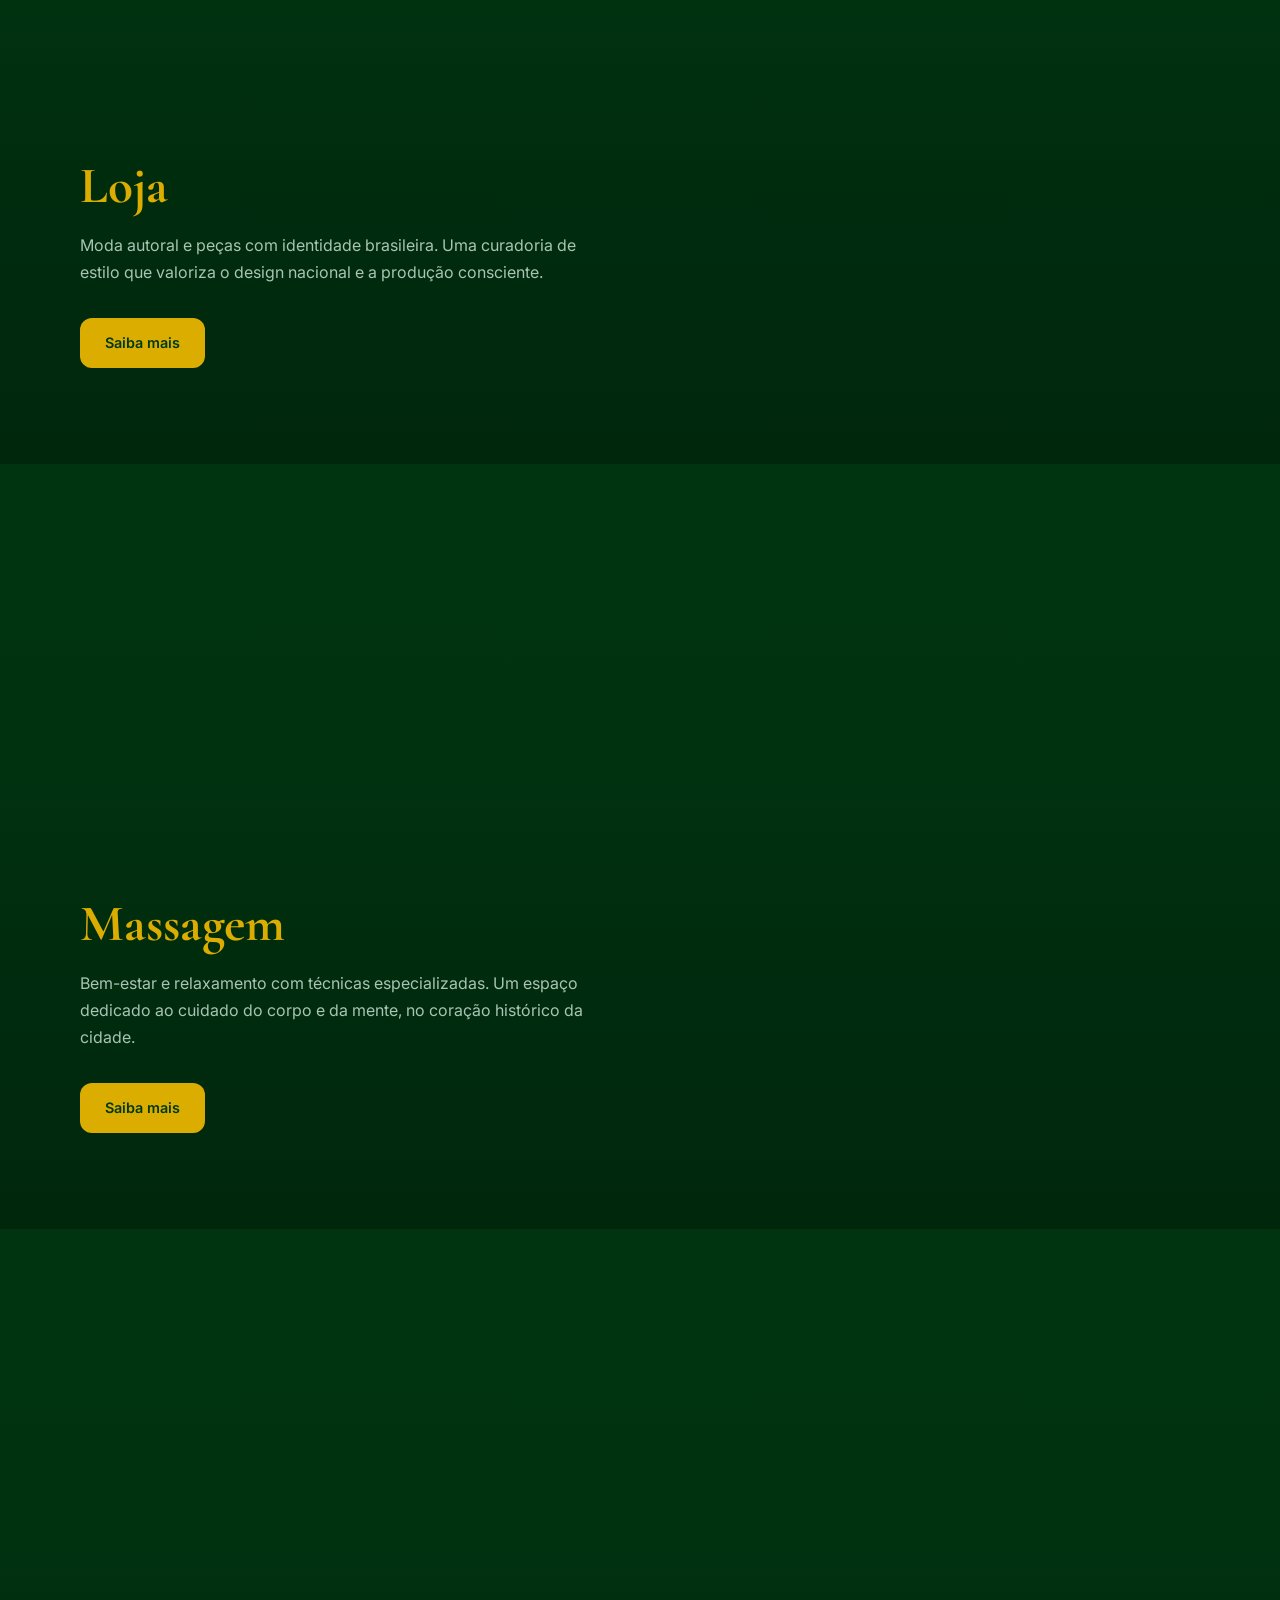
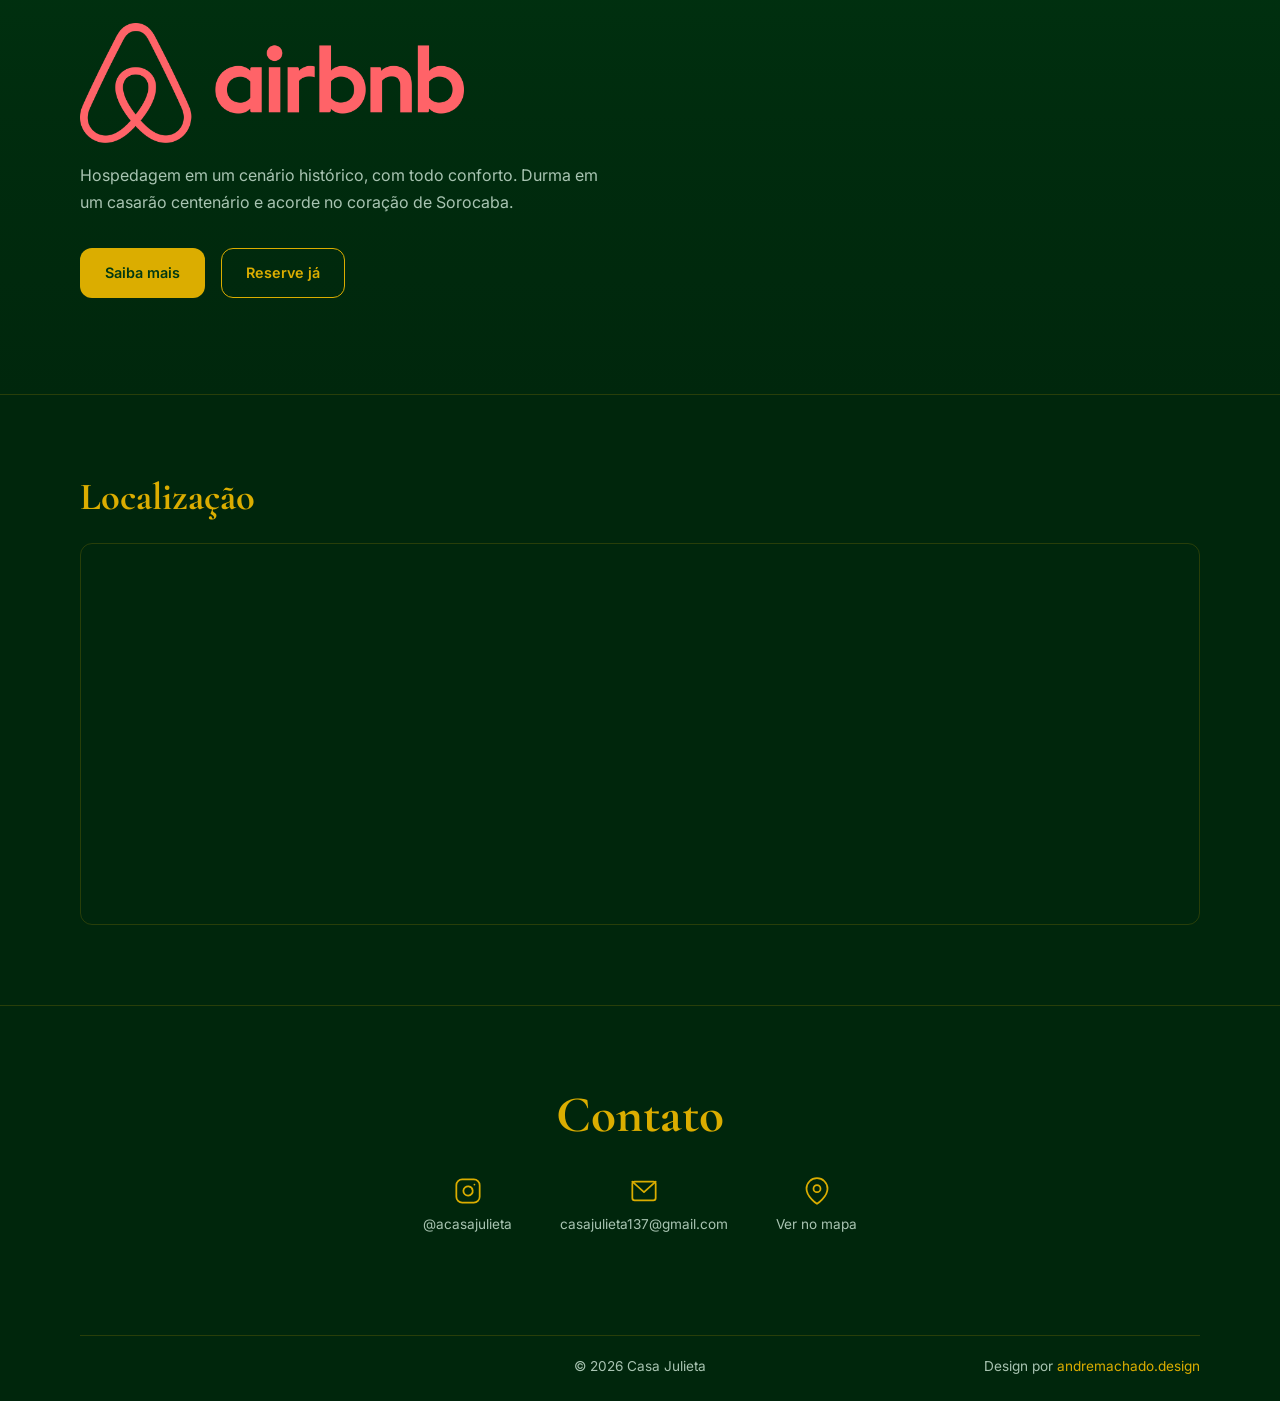
==== commit 40be203a: "Remove hero title — only CTA remains in hero, brand is the title after intro" ====
--- a/index.html
+++ b/index.html
@@ -36,7 +36,6 @@
 
   <!-- Hero -->
   <section class="hero" id="hero">
-    <h1 class="hero-title" id="heroTitle">Casa Julieta</h1>
     <a href="#sobre" class="hero-cta">
       <span>Conheça o espaço</span>
       <svg class="hero-chevron" width="24" height="24" viewBox="0 0 24 24" fill="none" stroke="currentColor" stroke-width="2" stroke-linecap="round" stroke-linejoin="round"><polyline points="6 9 12 15 18 9"></polyline></svg>
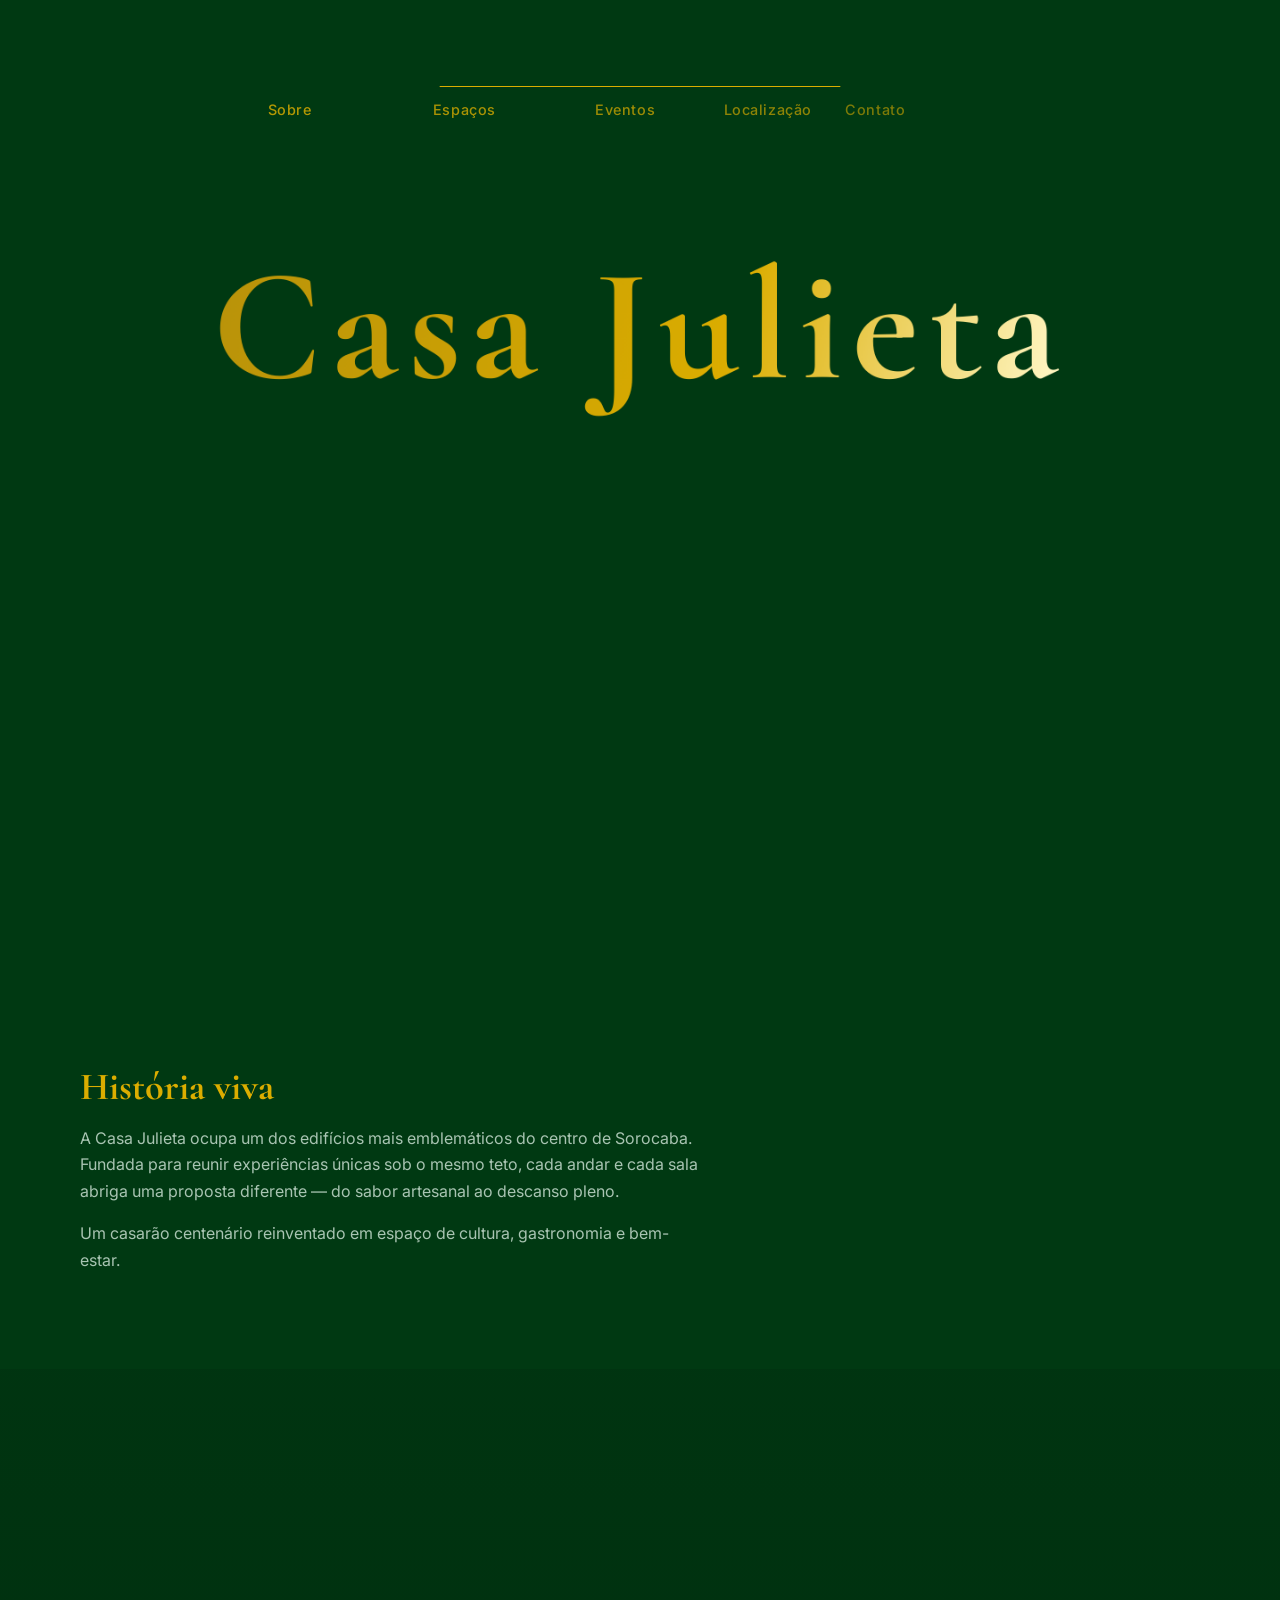
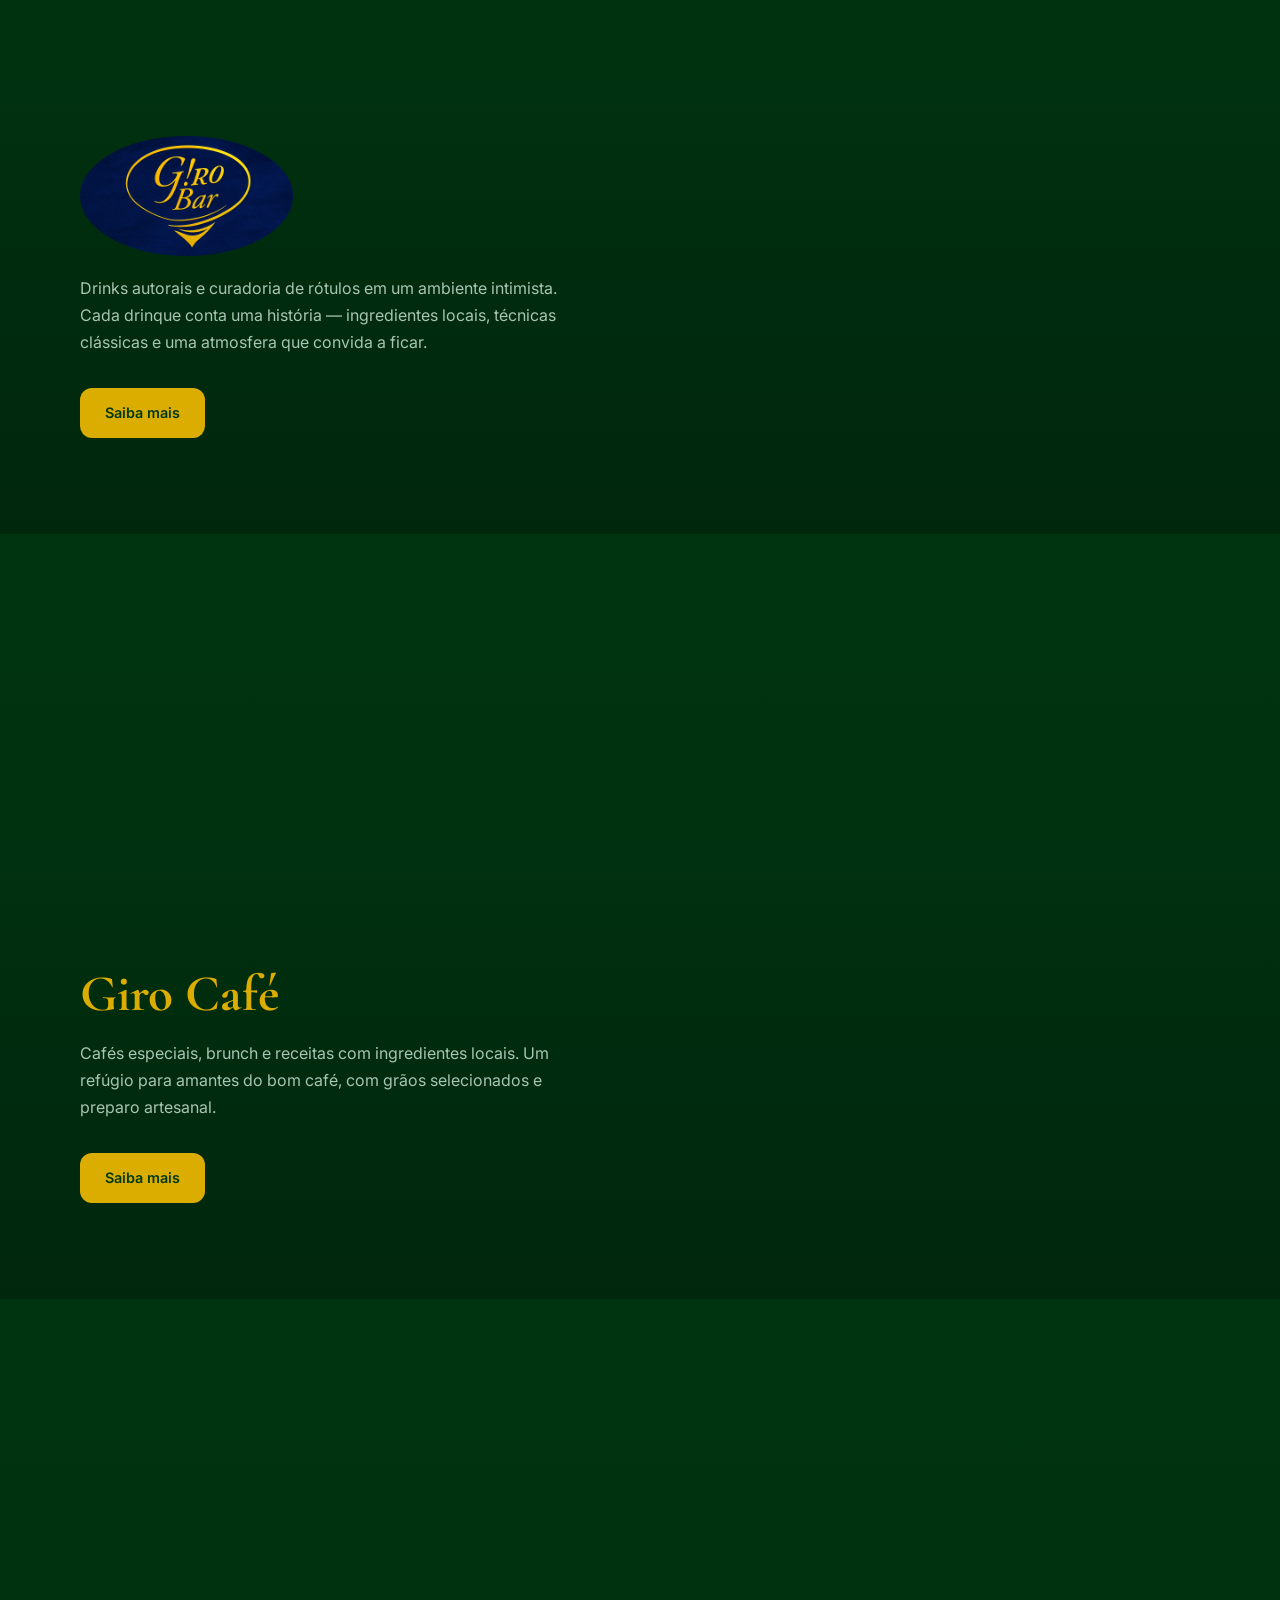
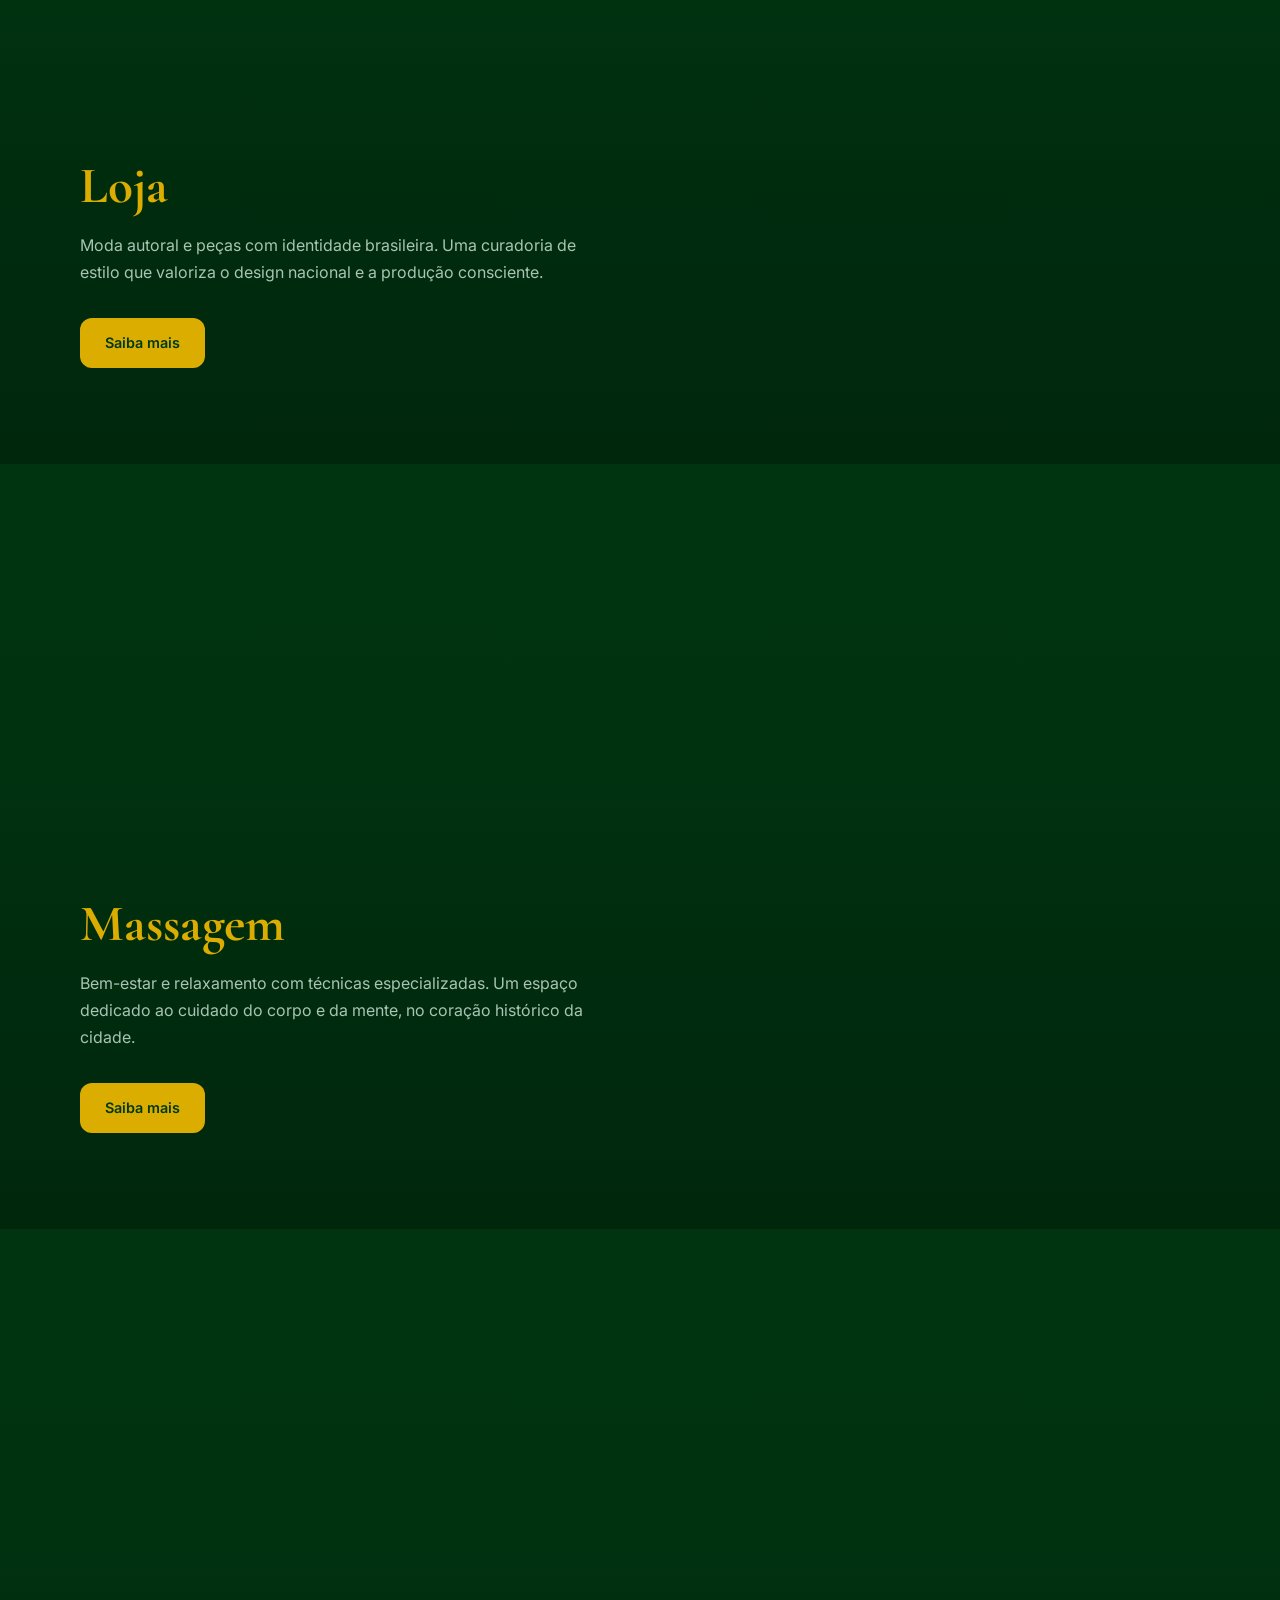
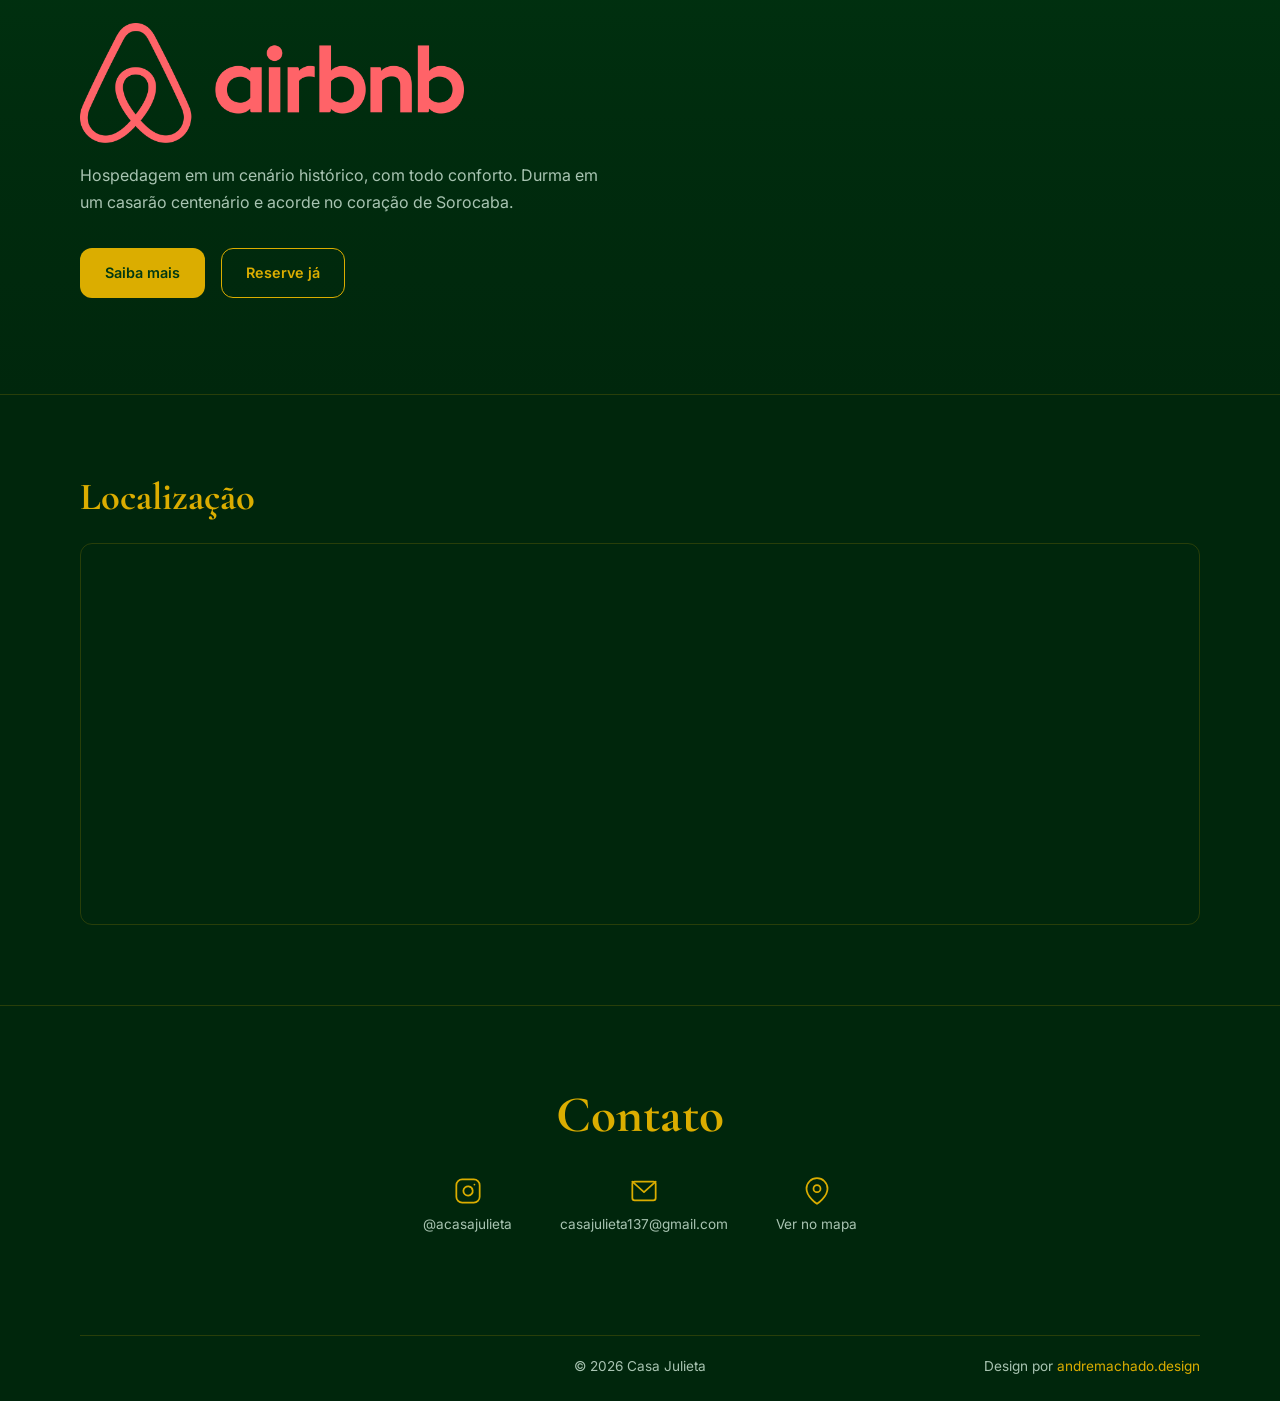
==== commit fd7973d5: "Hi-res intro title: renders at native large font-size, swaps to small brand after animation" ====
--- a/index.html
+++ b/index.html
@@ -16,6 +16,9 @@
   </script>
 </head>
 <body>
+  <!-- Intro hi-res title (removed after animation) -->
+  <div class="intro-hires" id="introHires">Casa Julieta</div>
+
   <!-- Header -->
   <header class="site-header">
     <div class="container header-centered">
--- a/styles.css
+++ b/styles.css
@@ -21,6 +21,38 @@
   --muted: #a8c4b2;
   --border: rgba(219, 173, 0, 0.18);
   --radius: 0.75rem;
+}
+
+/* ---- Intro hi-res title ---- */
+.intro-hires {
+  position: fixed;
+  z-index: 10000;
+  top: 50%;
+  left: 50%;
+  transform: translate(-50%, -50%) scale(0.3);
+  font-family: "Cormorant Garamond", Georgia, serif;
+  font-size: clamp(5rem, 14vw, 12rem);
+  font-weight: 700;
+  line-height: 1.2;
+  letter-spacing: 0.06em;
+  white-space: nowrap;
+  background: linear-gradient(
+    105deg,
+    var(--gold-dark) 0%,
+    var(--gold) 25%,
+    #fff5c0 40%,
+    var(--gold) 55%,
+    var(--gold-dark) 80%,
+    var(--gold) 100%
+  );
+  background-size: 250% 100%;
+  -webkit-background-clip: text;
+  background-clip: text;
+  -webkit-text-fill-color: transparent;
+  animation: goldShimmer 4s ease-in-out infinite;
+  opacity: 0;
+  pointer-events: none;
+  will-change: transform, opacity;
 }
 
 /* ---- Reset ---- */
@@ -230,7 +262,7 @@
   display: flex;
   flex-direction: column;
   align-items: center;
-  justify-content: center;
+  justify-content: flex-end;
   text-align: center;
   padding: 2rem;
   padding-bottom: 8rem;
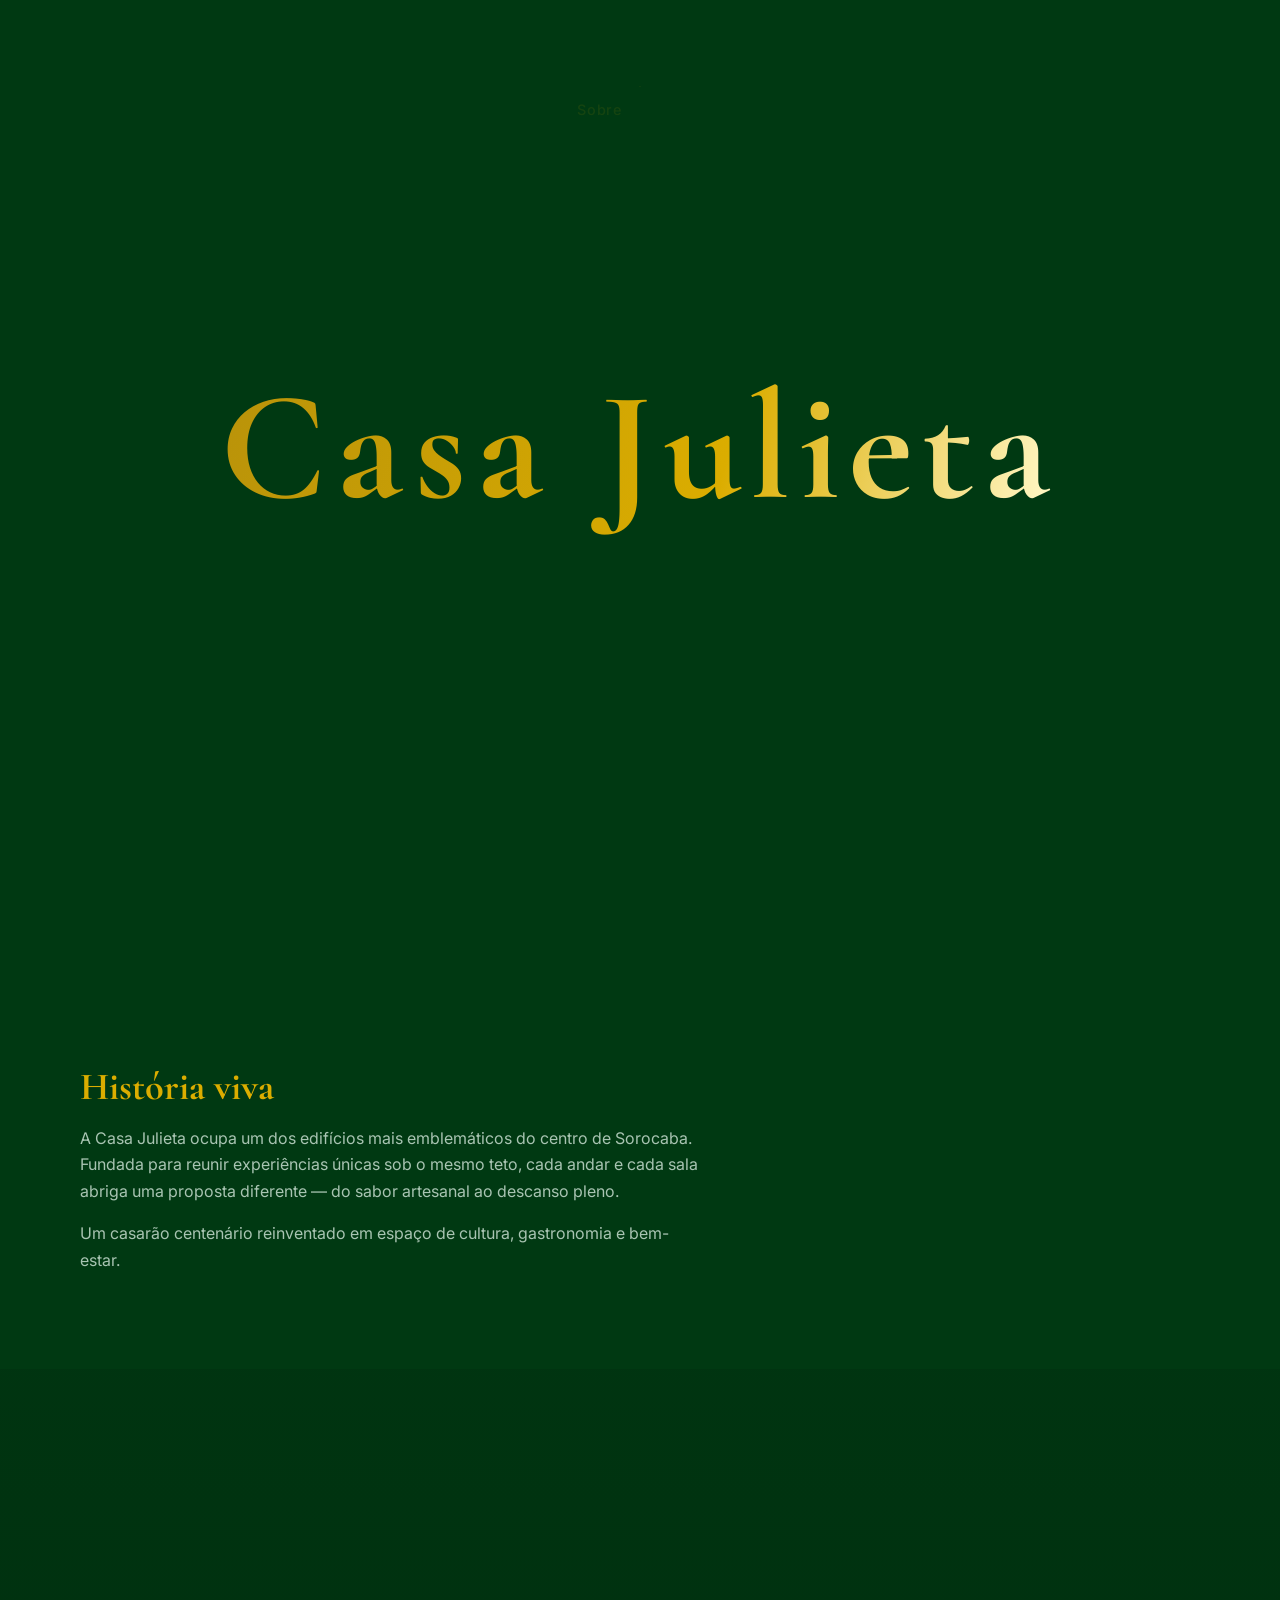
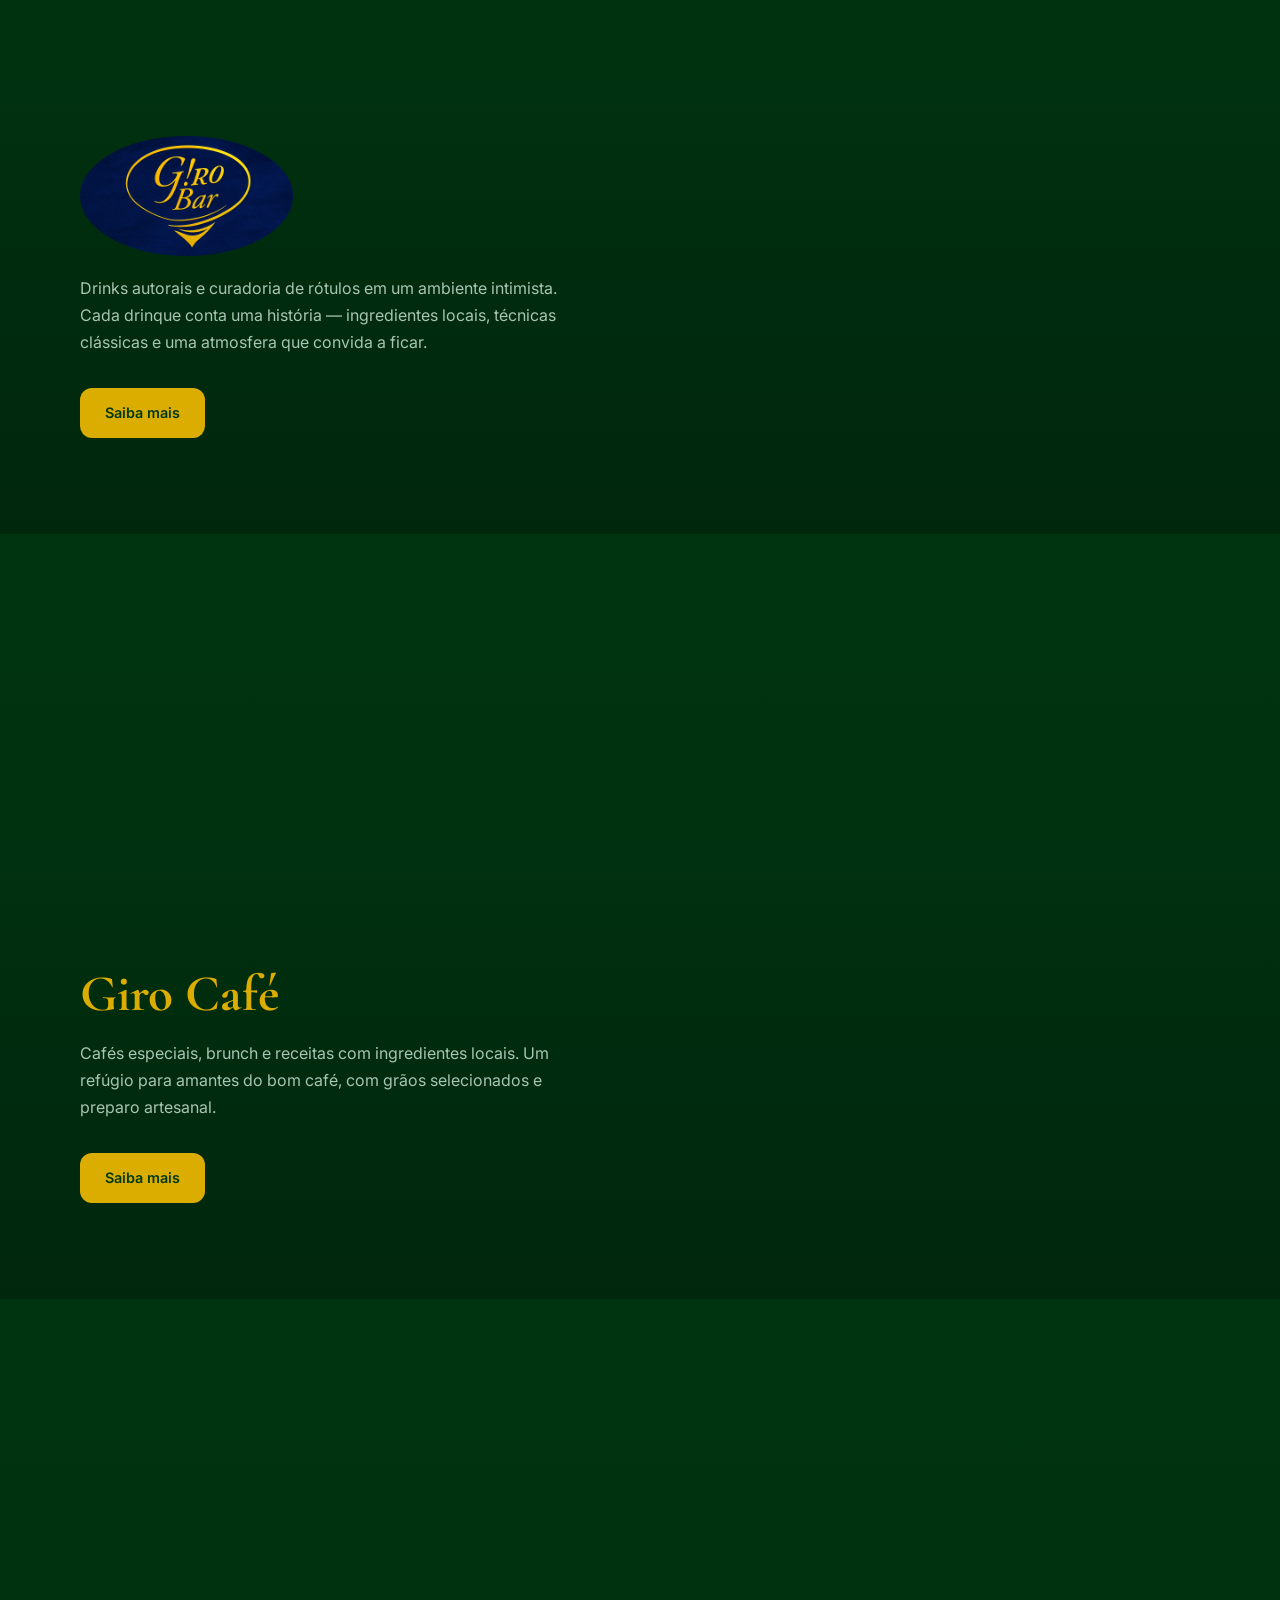
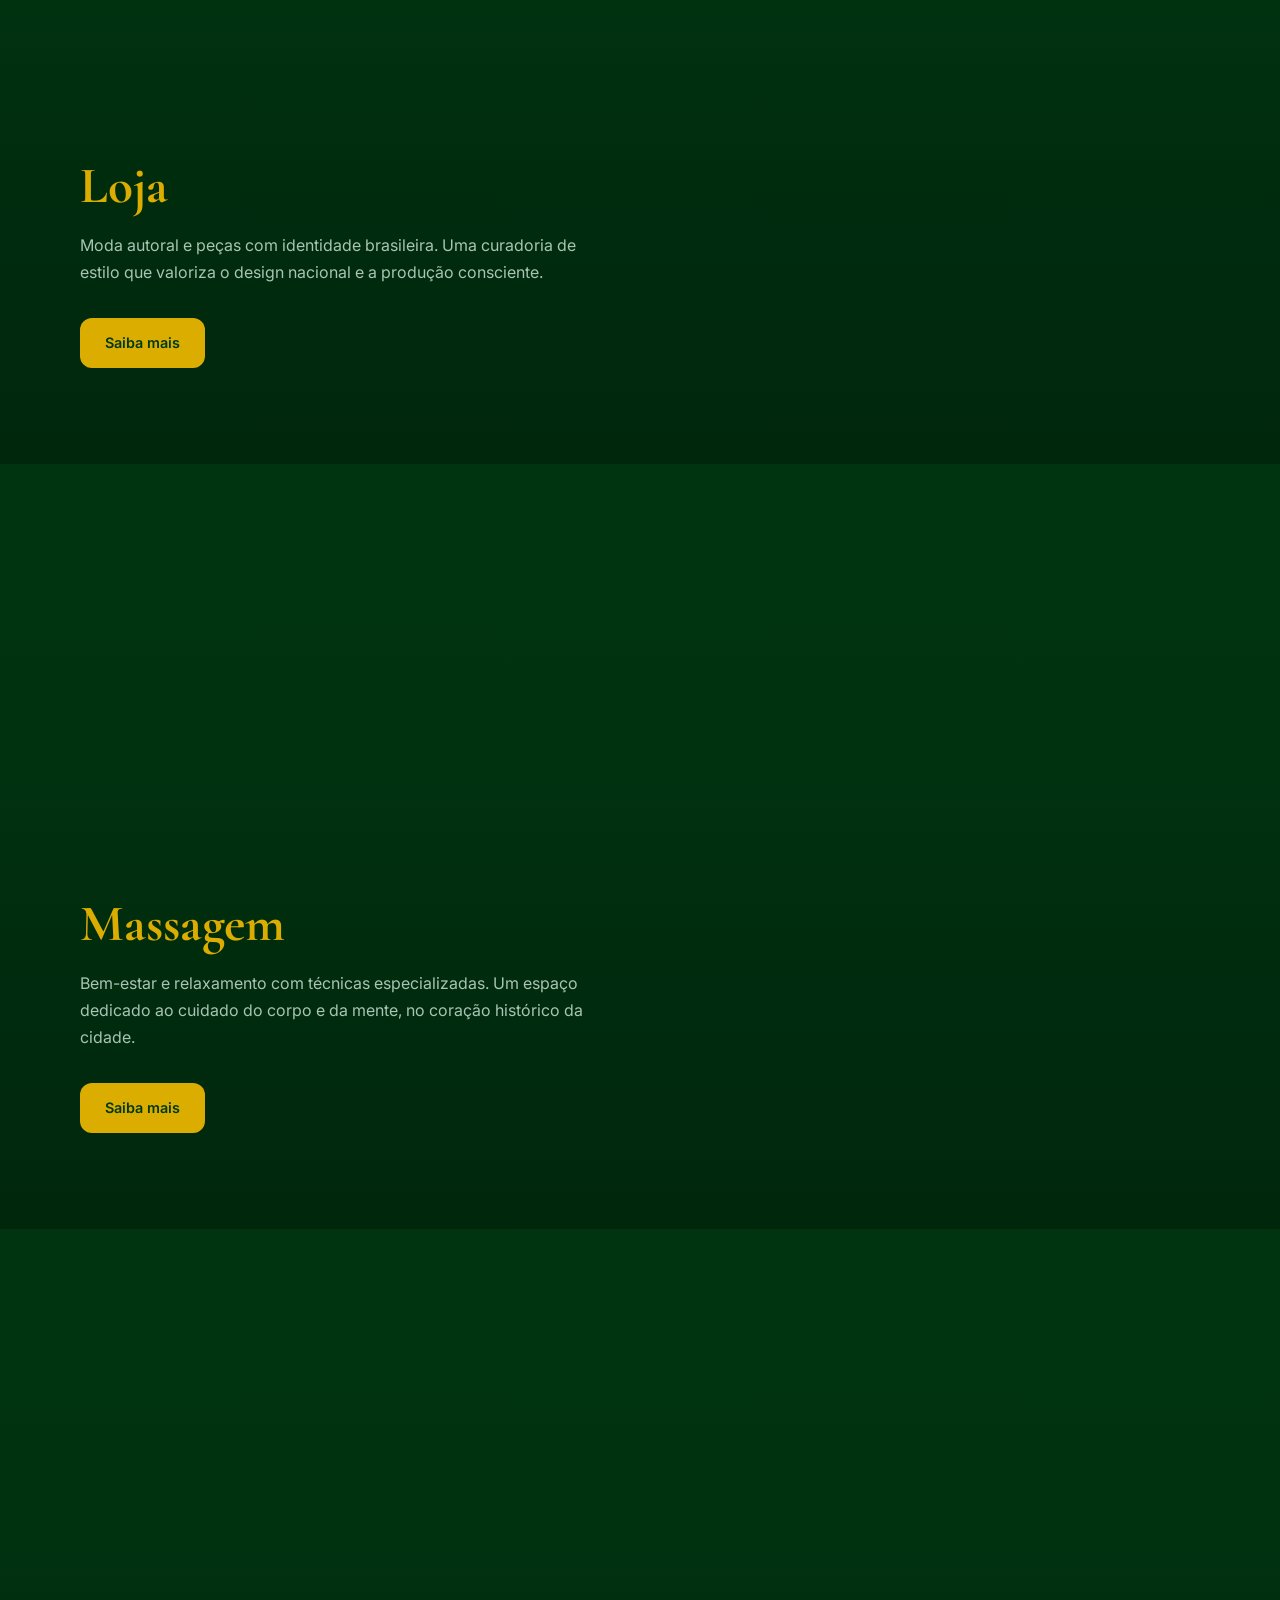
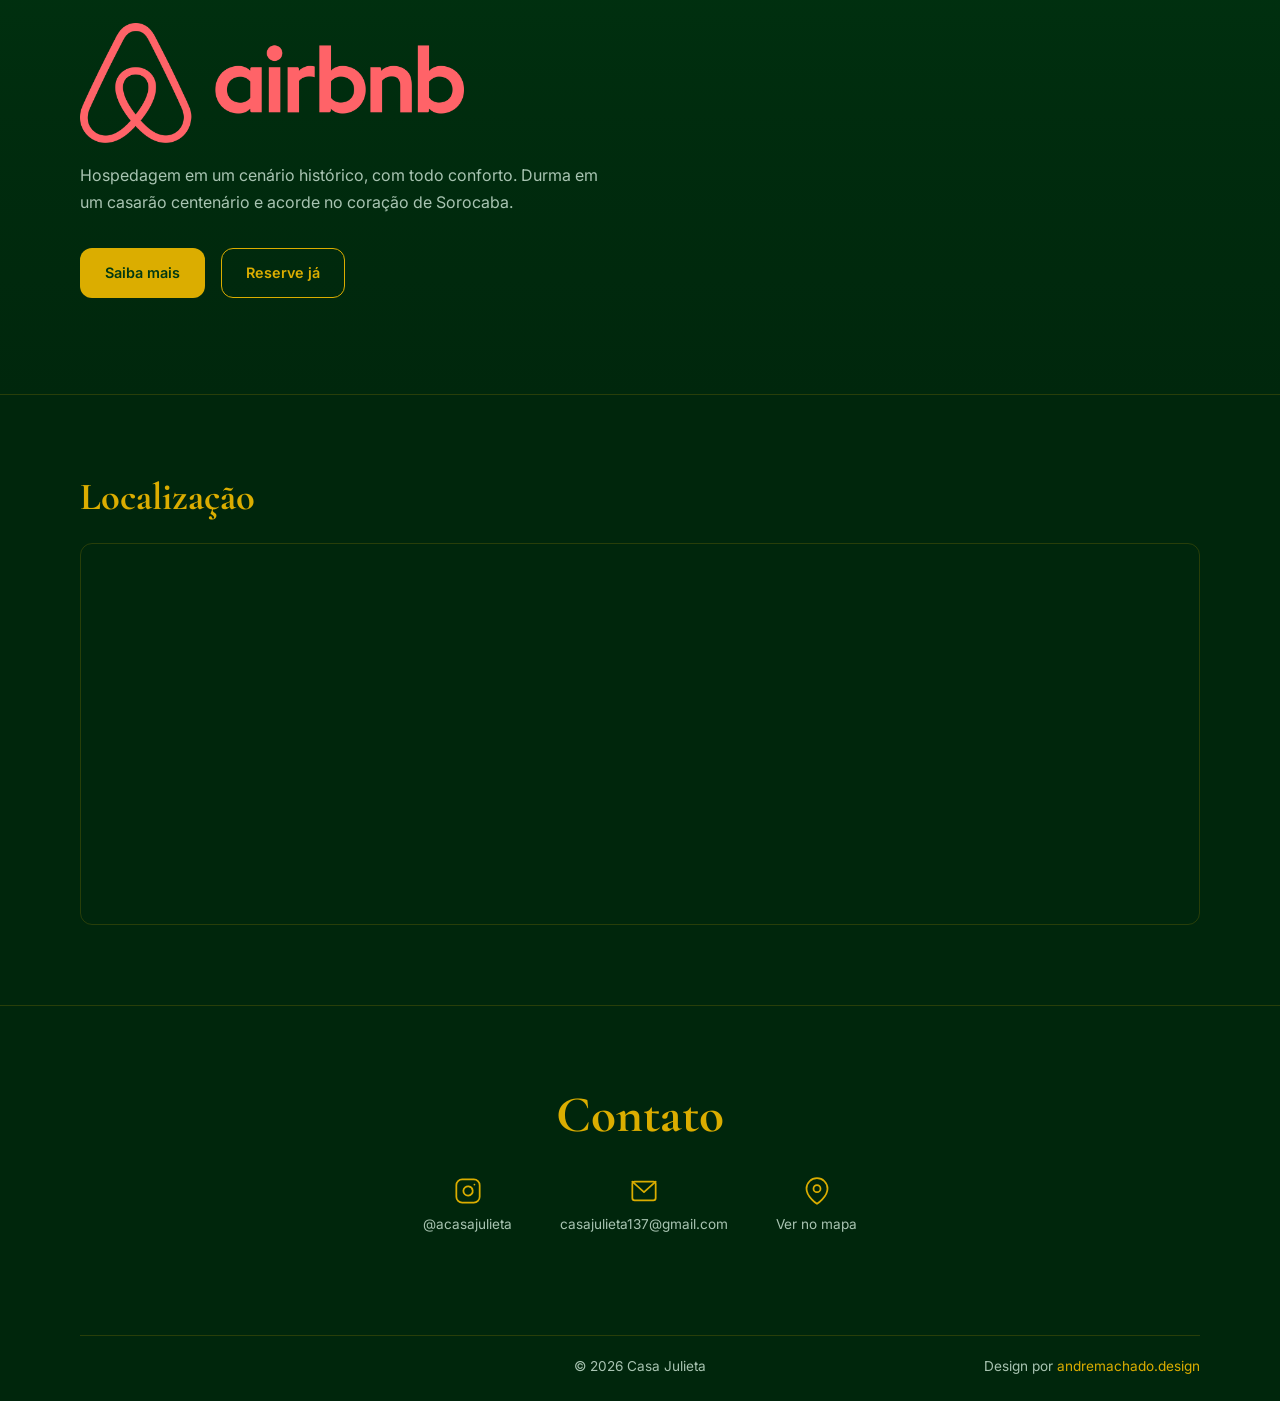
==== commit b4170c1d: "Revert to smooth transform-based brand animation (no element swap)" ====
--- a/index.html
+++ b/index.html
@@ -16,9 +16,6 @@
   </script>
 </head>
 <body>
-  <!-- Intro hi-res title (removed after animation) -->
-  <div class="intro-hires" id="introHires">Casa Julieta</div>
-
   <!-- Header -->
   <header class="site-header">
     <div class="container header-centered">
--- a/styles.css
+++ b/styles.css
@@ -24,37 +24,6 @@
 }
 
 /* ---- Intro hi-res title ---- */
-.intro-hires {
-  position: fixed;
-  z-index: 10000;
-  top: 50%;
-  left: 50%;
-  transform: translate(-50%, -50%) scale(0.3);
-  font-family: "Cormorant Garamond", Georgia, serif;
-  font-size: clamp(5rem, 14vw, 12rem);
-  font-weight: 700;
-  line-height: 1.2;
-  letter-spacing: 0.06em;
-  white-space: nowrap;
-  background: linear-gradient(
-    105deg,
-    var(--gold-dark) 0%,
-    var(--gold) 25%,
-    #fff5c0 40%,
-    var(--gold) 55%,
-    var(--gold-dark) 80%,
-    var(--gold) 100%
-  );
-  background-size: 250% 100%;
-  -webkit-background-clip: text;
-  background-clip: text;
-  -webkit-text-fill-color: transparent;
-  animation: goldShimmer 4s ease-in-out infinite;
-  opacity: 0;
-  pointer-events: none;
-  will-change: transform, opacity;
-}
-
 /* ---- Reset ---- */
 *, *::before, *::after { box-sizing: border-box; }
 html { scroll-behavior: smooth; }
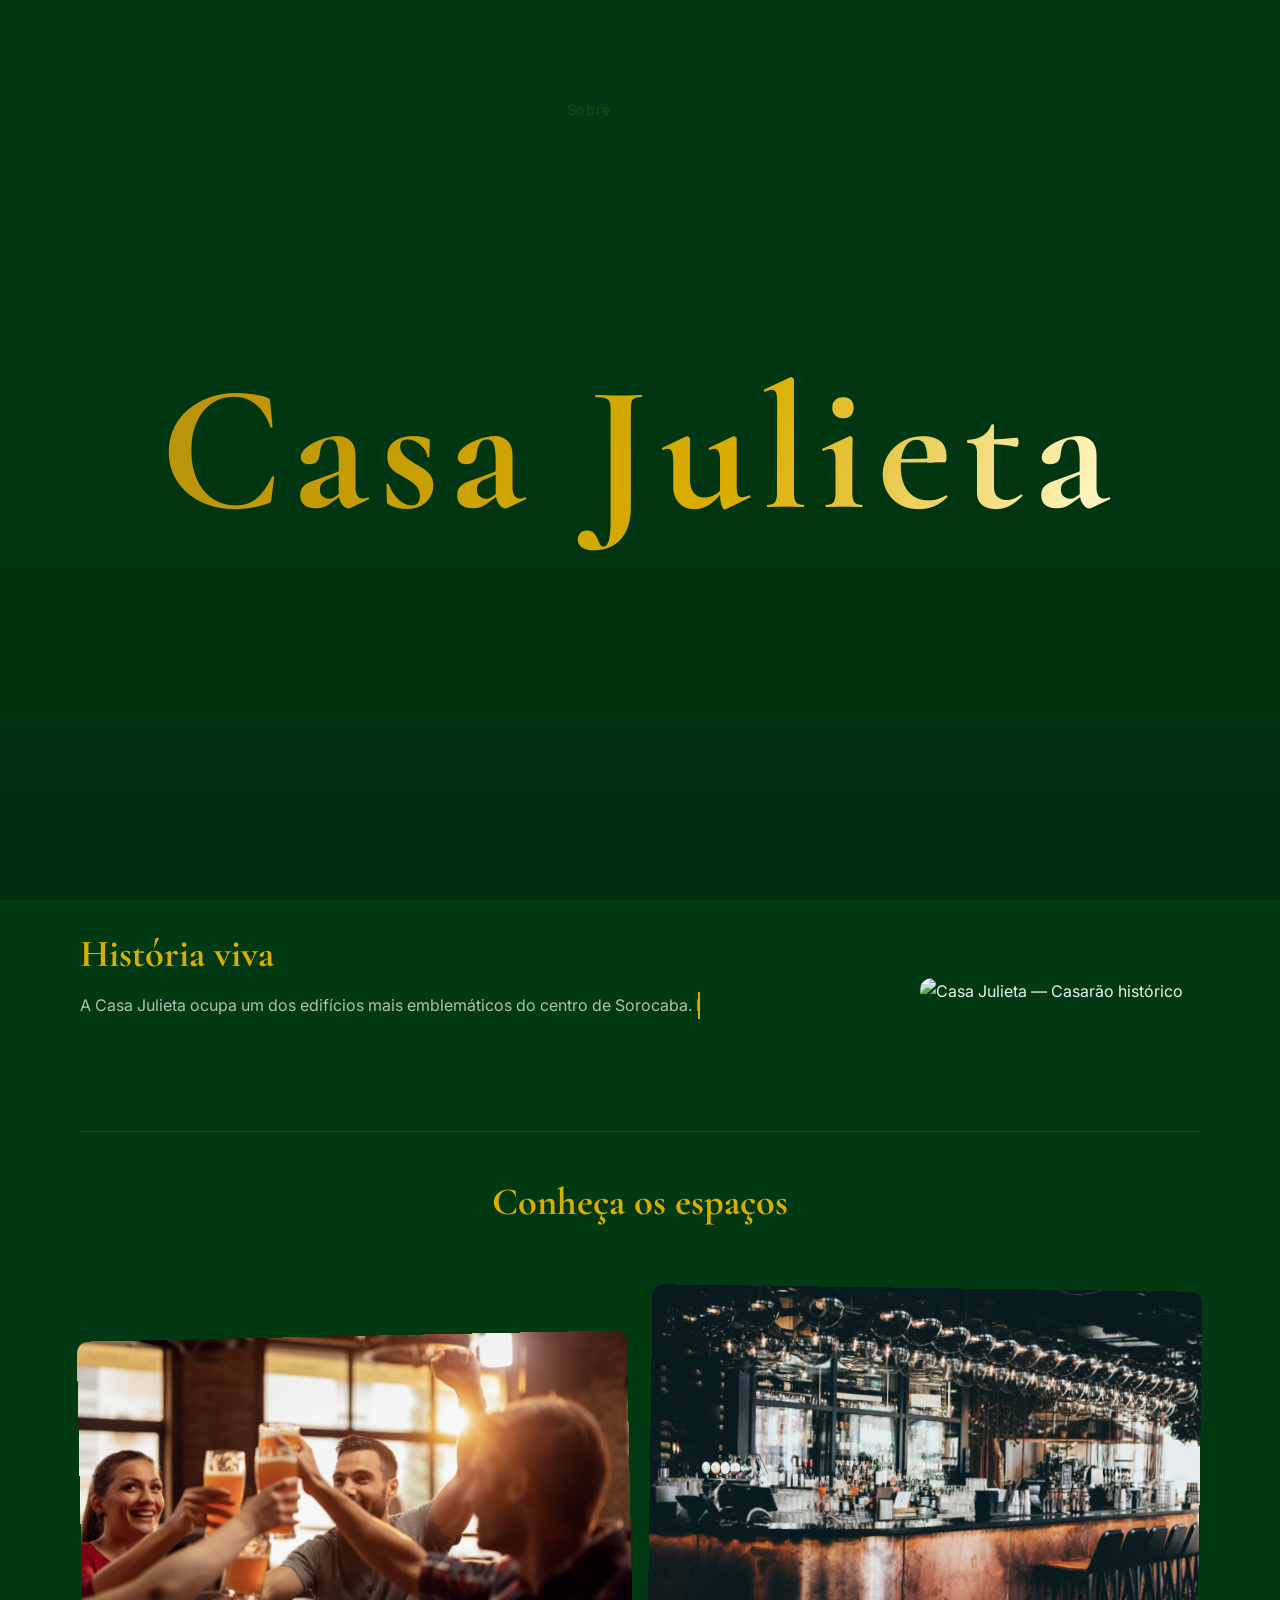
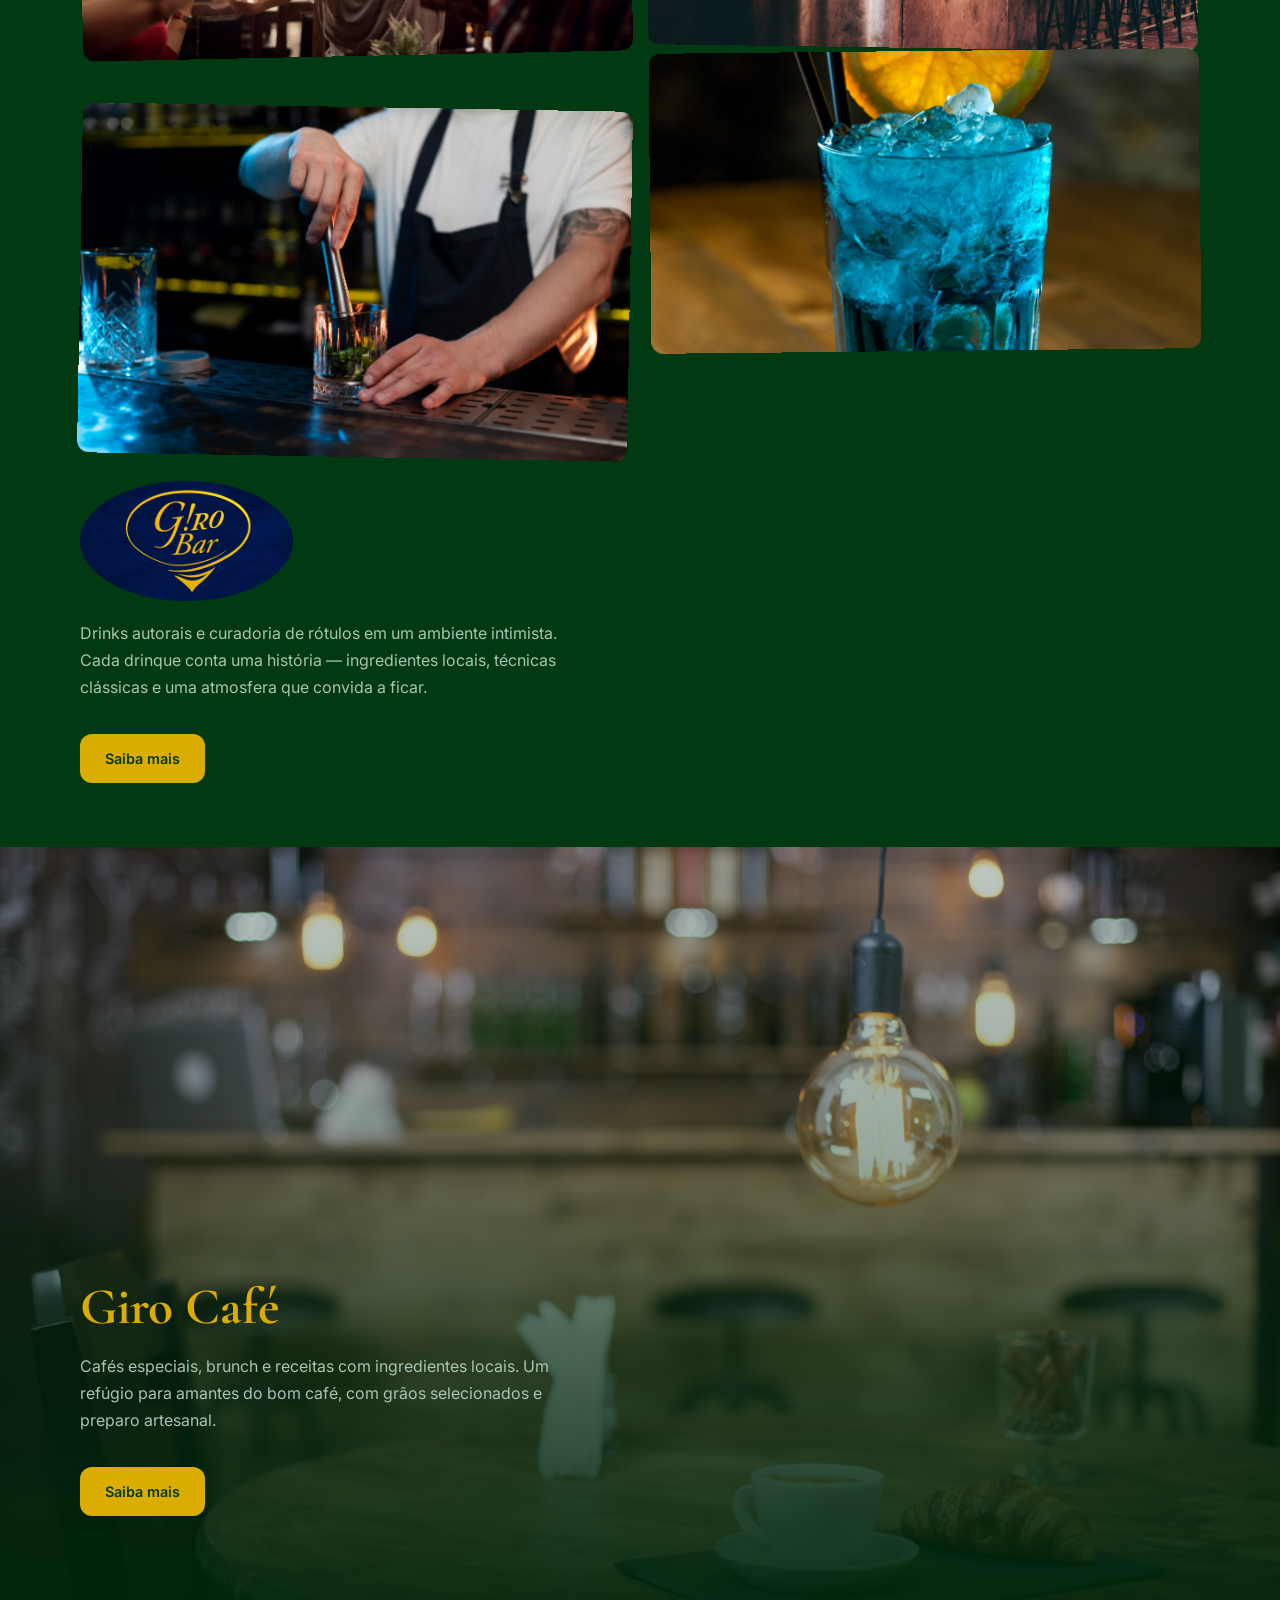
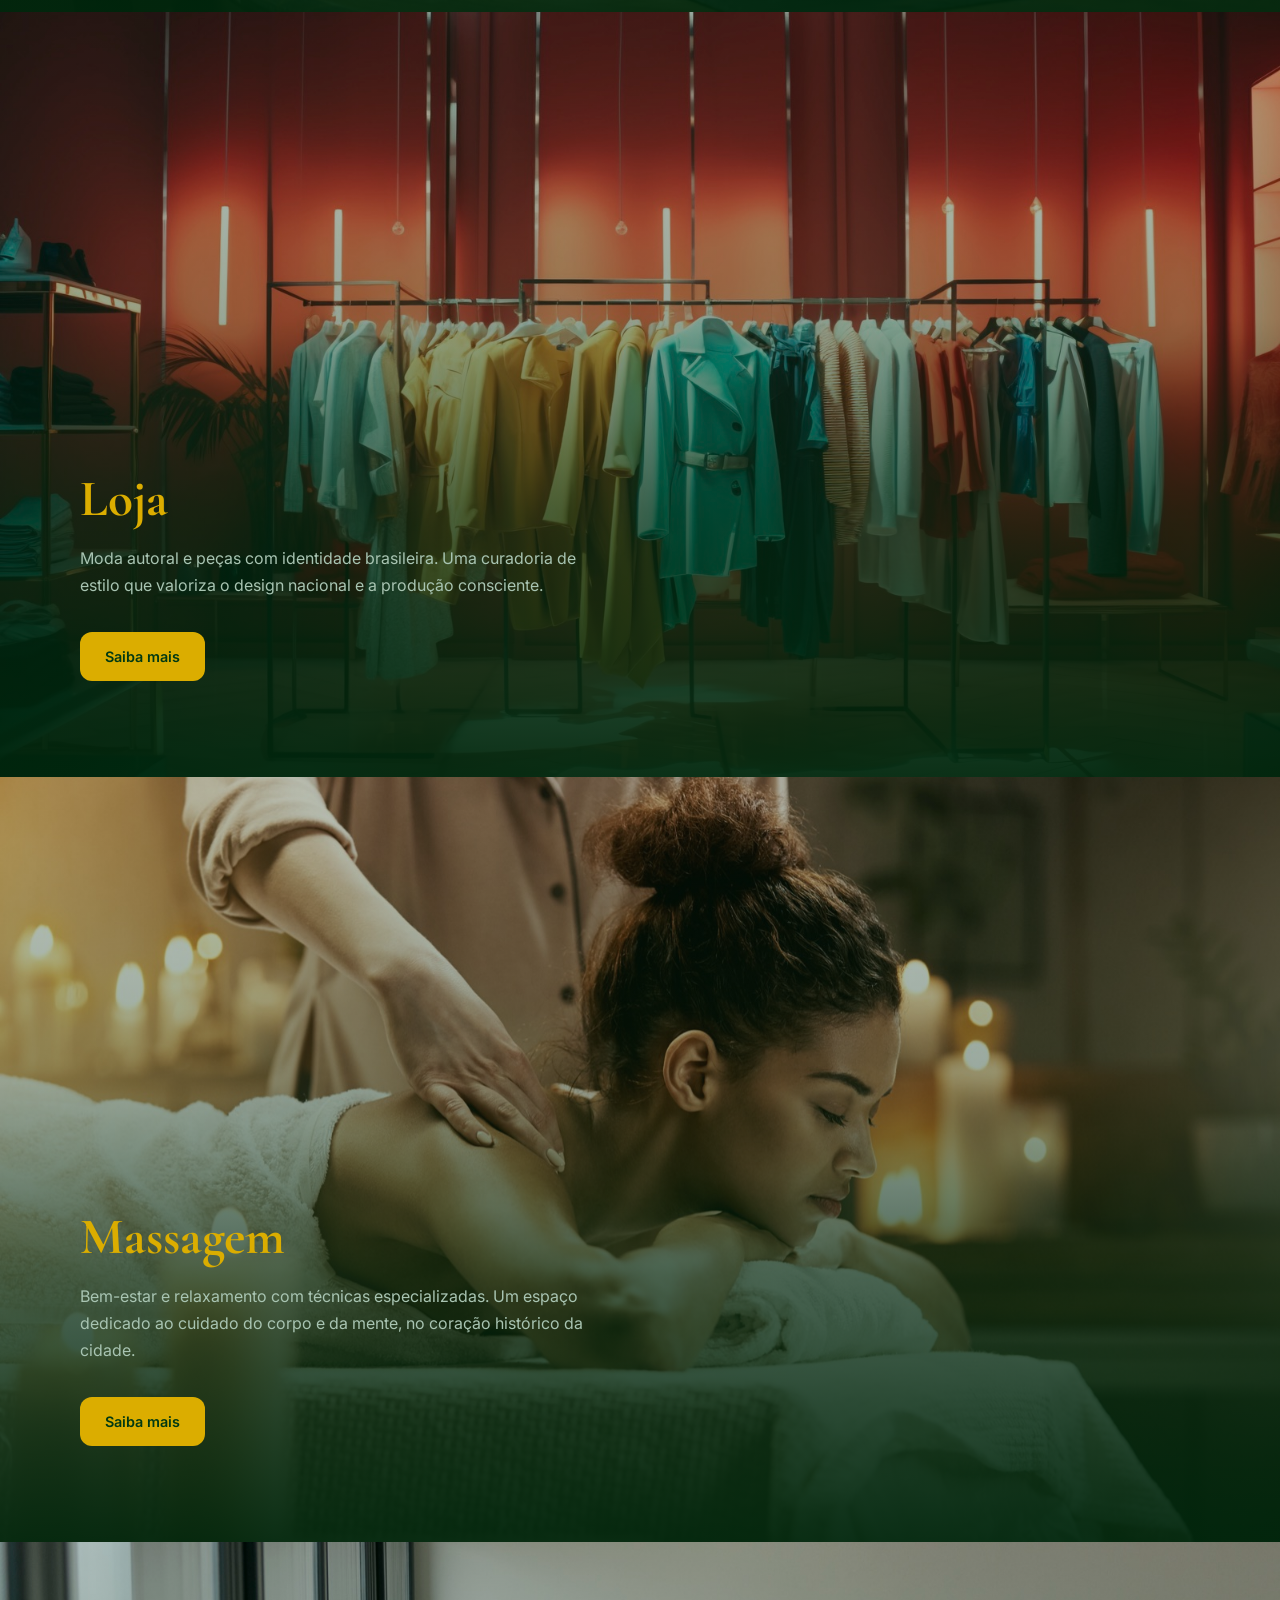
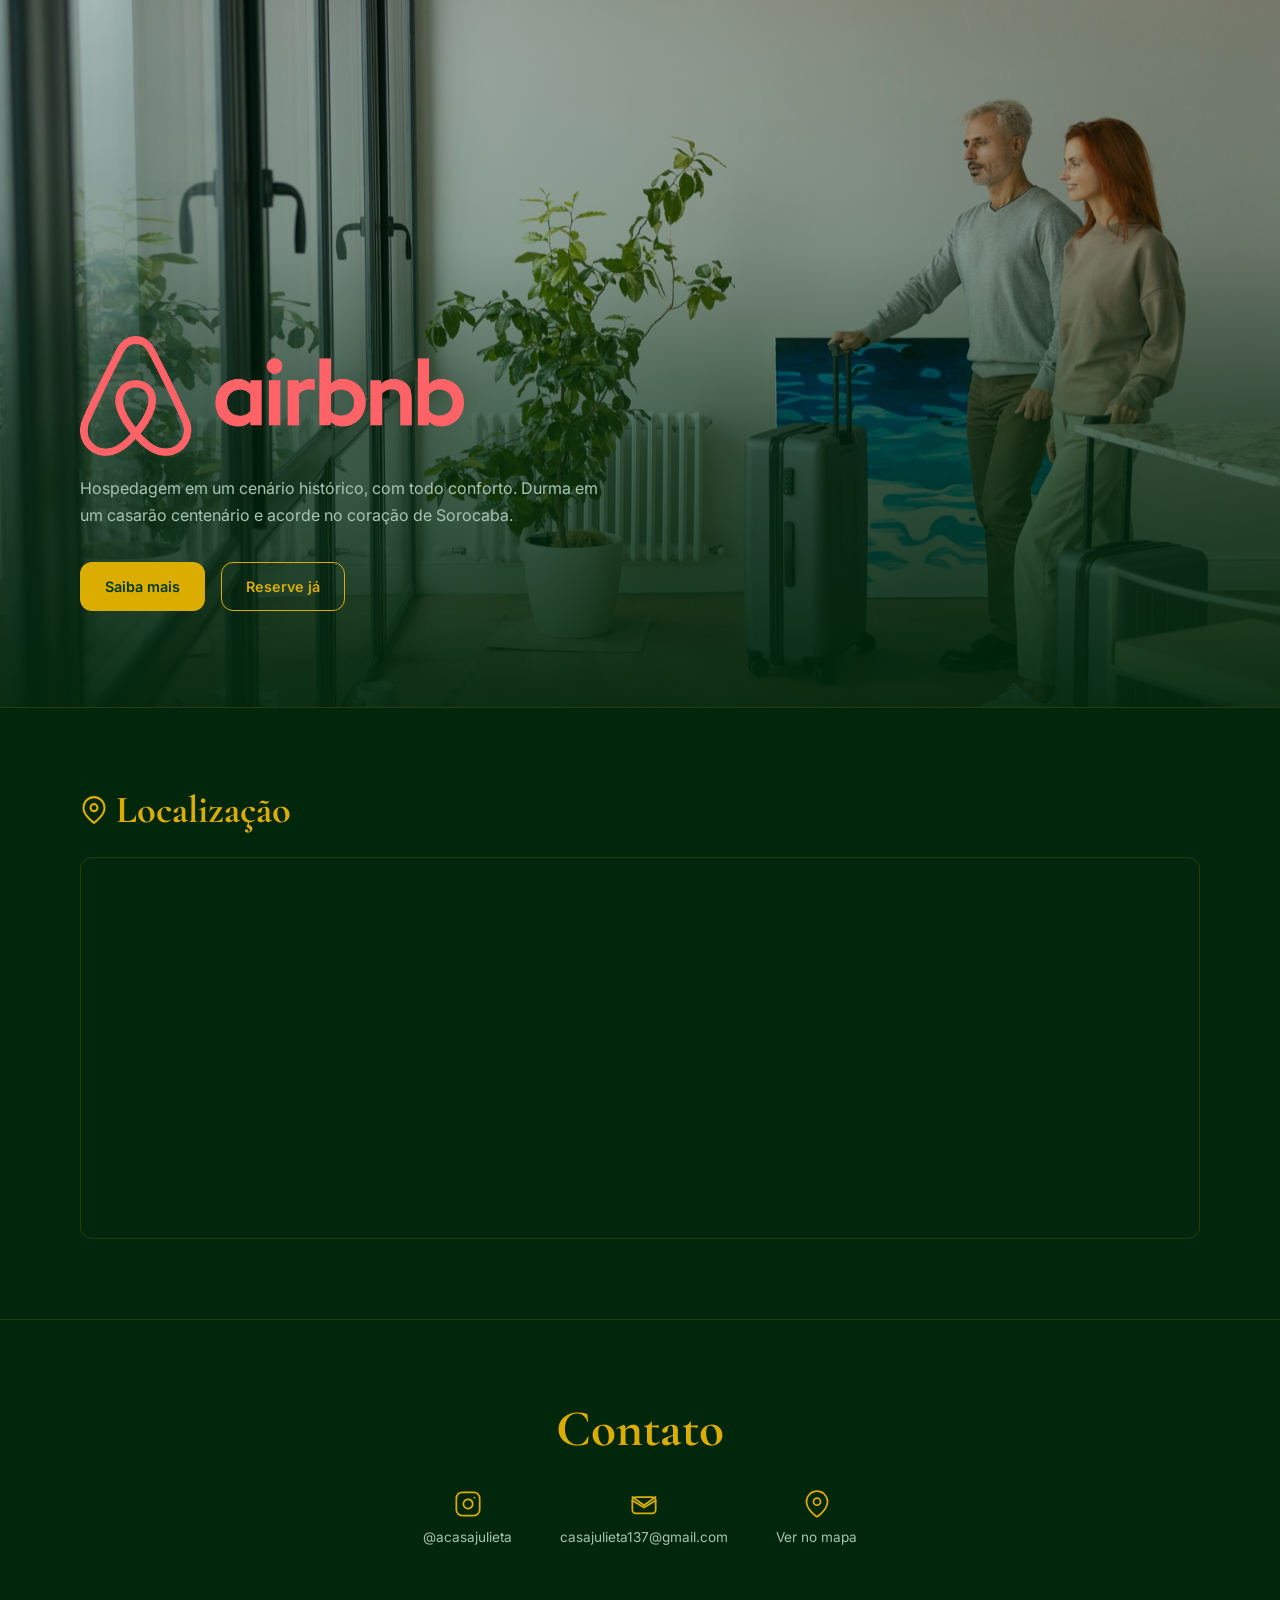
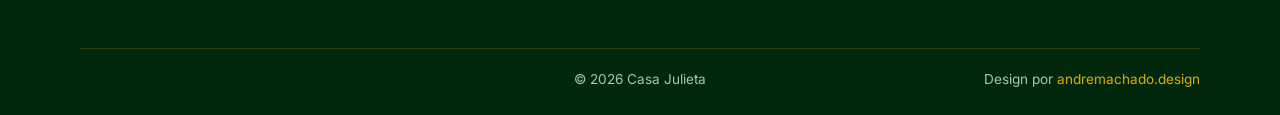
==== commit dbf2bac6: "feat: video hero, bar gallery, contact animations, typewriter, building image, compressed assets" ====
--- a/index.html
+++ b/index.html
@@ -10,6 +10,7 @@
   <link href="https://fonts.googleapis.com/css2?family=Cormorant+Garamond:wght@400;600;700&family=Inter:wght@400;500;600;700&display=swap" rel="stylesheet" />
   <link rel="stylesheet" href="styles.css" />
   <script src="https://cdnjs.cloudflare.com/ajax/libs/gsap/3.12.5/gsap.min.js"></script>
+  <script src="https://cdnjs.cloudflare.com/ajax/libs/gsap/3.12.5/ScrollTrigger.min.js"></script>
   <script>
     if ('scrollRestoration' in history) history.scrollRestoration = 'manual';
     if (window.location.hash) history.replaceState(null, '', window.location.pathname + window.location.search);
@@ -36,6 +37,10 @@
 
   <!-- Hero -->
   <section class="hero" id="hero">
+    <video class="hero-video" autoplay muted loop playsinline>
+      <source src="img/hero-video.mp4" type="video/mp4" />
+    </video>
+    <div class="hero-video-overlay"></div>
     <a href="#sobre" class="hero-cta">
       <span>Conheça o espaço</span>
       <svg class="hero-chevron" width="24" height="24" viewBox="0 0 24 24" fill="none" stroke="currentColor" stroke-width="2" stroke-linecap="round" stroke-linejoin="round"><polyline points="6 9 12 15 18 9"></polyline></svg>
@@ -46,17 +51,44 @@
 
     <!-- SOBRE -->
     <section id="sobre" class="section">
-      <div class="container fade-up">
-        <h2>História viva</h2>
-        <div class="about-text">
-          <p>A Casa Julieta ocupa um dos edifícios mais emblemáticos do centro de Sorocaba. Fundada para reunir experiências únicas sob o mesmo teto, cada andar e cada sala abriga uma proposta diferente — do sabor artesanal ao descanso pleno.</p>
-          <p>Um casarão centenário reinventado em espaço de cultura, gastronomia e bem-estar.</p>
+      <div class="container fade-up about-row">
+        <div class="about-col">
+          <h2>História viva</h2>
+          <div class="about-text" id="aboutTypewriter">
+            <p>A Casa Julieta ocupa um dos edifícios mais emblemáticos do centro de Sorocaba. Fundada para reunir experiências únicas sob o mesmo teto, cada andar e cada sala abriga uma proposta diferente — do sabor artesanal ao descanso pleno.</p>
+            <p>Um casarão centenário reinventado em espaço de cultura, gastronomia e bem-estar.</p>
+          </div>
+        </div>
+        <div class="about-img">
+          <img src="img/predio-low.png" alt="Casa Julieta — Casarão histórico" />
         </div>
       </div>
     </section>
 
+    <div class="section-divider"></div>
+
     <!-- ESPAÇOS -->
-    <section id="giro-bar" class="space-section fade-up" style="--space-bg:url('img/giro-bar.jpg')">
+    <section class="section" style="padding: 3rem 0 1rem;">
+      <div class="container fade-up" style="text-align:center;">
+        <h2>Conheça os espaços</h2>
+      </div>
+    </section>
+
+    <section id="giro-bar" class="space-section space-section--bar fade-up">
+      <div class="bar-gallery">
+        <div class="bar-gallery-img bar-img-1" data-scroll-zoom="in">
+          <img src="img/bar-amigos.jpg" alt="Amigos brindando no Giro Bar" />
+        </div>
+        <div class="bar-gallery-img bar-img-2" data-scroll-zoom="out">
+          <img src="img/bar-balcao.jpg" alt="Balcão do Giro Bar" />
+        </div>
+        <div class="bar-gallery-img bar-img-3" data-scroll-zoom="in">
+          <img src="img/bar-bartender.jpg" alt="Bartender preparando drink" />
+        </div>
+        <div class="bar-gallery-img bar-img-4" data-scroll-zoom="out">
+          <img src="img/bar-coquetel.jpg" alt="Coquetel artesanal" />
+        </div>
+      </div>
       <div class="space-overlay"></div>
       <div class="space-content">
         <img src="img/giro-bar-logo.png" alt="Giro Bar" class="space-logo" />
@@ -107,7 +139,7 @@
     <!-- LOCALIZAÇÃO -->
     <section id="localizacao" class="section section-alt">
       <div class="container fade-up">
-        <h2>Localização</h2>
+        <h2 class="loc-heading"><svg width="28" height="28" viewBox="0 0 24 24" fill="none" stroke="currentColor" stroke-width="1.8" stroke-linecap="round" stroke-linejoin="round"><path d="M21 10c0 7-9 13-9 13s-9-6-9-13a9 9 0 0 1 18 0z"></path><circle cx="12" cy="10" r="3"></circle></svg> Localização</h2>
         <div class="map-wrapper">
           <iframe
             src="https://www.google.com/maps/embed?pb=!1m18!1m12!1m3!1d3659.3!2d-47.458!3d-23.501!2m3!1f0!2f0!3f0!3m2!1i1024!2i768!4f13.1!3m3!1m2!1s0x94c5f2c349d1e1b1%3A0x0!2sCentro%2C+Sorocaba+-+SP!5e0!3m2!1spt-BR!2sbr!4v1700000000000"
@@ -128,15 +160,21 @@
         <h2 class="contact-title">Contato</h2>
         <div class="contact-row">
           <a href="https://www.instagram.com/acasajulieta/" target="_blank" rel="noopener" class="contact-item">
-            <svg width="28" height="28" viewBox="0 0 24 24" fill="none" stroke="currentColor" stroke-width="1.5" stroke-linecap="round" stroke-linejoin="round"><rect x="2" y="2" width="20" height="20" rx="5" ry="5"></rect><path d="M16 11.37A4 4 0 1 1 12.63 8 4 4 0 0 1 16 11.37z"></path><line x1="17.5" y1="6.5" x2="17.51" y2="6.5"></line></svg>
+            <svg class="contact-icon-ig" width="28" height="28" viewBox="0 0 24 24" fill="none" stroke="currentColor" stroke-width="1.5" stroke-linecap="round" stroke-linejoin="round"><rect x="2" y="2" width="20" height="20" rx="5" ry="5"></rect><path d="M16 11.37A4 4 0 1 1 12.63 8 4 4 0 0 1 16 11.37z"></path><line x1="17.5" y1="6.5" x2="17.51" y2="6.5"></line></svg>
             <span>@acasajulieta</span>
           </a>
           <a href="mailto:casajulieta137@gmail.com" class="contact-item">
-            <svg width="28" height="28" viewBox="0 0 24 24" fill="none" stroke="currentColor" stroke-width="1.5" stroke-linecap="round" stroke-linejoin="round"><rect x="2" y="4" width="20" height="16" rx="2"></rect><polyline points="22,4 12,13 2,4"></polyline></svg>
+            <div class="contact-icon-email">
+              <svg width="28" height="28" viewBox="0 0 24 24" fill="none" stroke="currentColor" stroke-width="1.5" stroke-linecap="round" stroke-linejoin="round">
+                <rect x="2" y="6" width="20" height="14" rx="3" ry="3"></rect>
+                <path d="M2 9l10 6 10-6"></path>
+                <path class="envelope-flap-path" d="M2 6l10 7 10-7" fill="none"></path>
+              </svg>
+            </div>
             <span>casajulieta137@gmail.com</span>
           </a>
           <a href="https://bit.ly/casajulieta" target="_blank" rel="noopener" class="contact-item">
-            <svg width="28" height="28" viewBox="0 0 24 24" fill="none" stroke="currentColor" stroke-width="1.5" stroke-linecap="round" stroke-linejoin="round"><path d="M21 10c0 7-9 13-9 13s-9-6-9-13a9 9 0 0 1 18 0z"></path><circle cx="12" cy="10" r="3"></circle></svg>
+            <svg class="contact-icon-pin" width="28" height="28" viewBox="0 0 24 24" fill="none" stroke="currentColor" stroke-width="1.5" stroke-linecap="round" stroke-linejoin="round"><path d="M21 10c0 7-9 13-9 13s-9-6-9-13a9 9 0 0 1 18 0z"></path><circle cx="12" cy="10" r="3"></circle></svg>
             <span>Ver no mapa</span>
           </a>
         </div>
--- a/styles.css
+++ b/styles.css
@@ -89,8 +89,10 @@
 
 /* ---- Header ---- */
 .site-header {
-  position: relative;
+  position: absolute;
   top: 0;
+  left: 0;
+  width: 100%;
   z-index: 100;
   background: transparent;
 }
@@ -235,6 +237,32 @@
   text-align: center;
   padding: 2rem;
   padding-bottom: 8rem;
+  overflow: hidden;
+}
+
+.hero-video {
+  position: absolute;
+  top: 50%;
+  left: 50%;
+  min-width: 100%;
+  min-height: 100%;
+  width: auto;
+  height: auto;
+  transform: translate(-50%, -50%);
+  object-fit: cover;
+  z-index: -2;
+}
+
+.hero-video-overlay {
+  position: absolute;
+  inset: 0;
+  background: linear-gradient(
+    to bottom,
+    rgba(0, 57, 18, 0.3) 0%,
+    rgba(0, 38, 12, 0.15) 50%,
+    rgba(0, 38, 12, 0.6) 100%
+  );
+  z-index: -1;
 }
 
 .hero-title {
@@ -428,6 +456,15 @@
   padding-top: 2rem;
 }
 
+/* Divider between Sobre and Giro Bar */
+.section-divider {
+  width: 90%;
+  max-width: 1120px;
+  height: 1px;
+  margin: 0 auto;
+  background: var(--border);
+}
+
 .section-alt {
   background: var(--bg-alt);
   border-top: 1px solid var(--border);
@@ -450,8 +487,63 @@
   margin: 0 0 1rem;
 }
 
+.about-row {
+  display: flex;
+  align-items: center;
+  gap: 3rem;
+}
+.about-col {
+  flex: 1;
+  min-width: 0;
+}
+.about-img {
+  flex: 0 0 280px;
+  max-width: 280px;
+}
+.about-img img {
+  width: 100%;
+  height: auto;
+  border-radius: var(--radius);
+}
+
+@media (max-width: 768px) {
+  .about-row { flex-direction: column; gap: 2rem; }
+  .about-img { flex: none; max-width: 200px; margin: 0 auto; }
+}
+
 .about-text { max-width: 62ch; }
 .about-text p { color: var(--muted); }
+
+/* ---- Typewriter effect ---- */
+.typewriter-line {
+  overflow: hidden;
+  border-right: 2px solid var(--gold);
+  white-space: nowrap;
+  width: 0;
+  color: var(--muted);
+}
+.typewriter-line.typing {
+  animation: typewriterExpand var(--tw-duration, 3s) steps(var(--tw-steps, 40), end) forwards,
+             twBlink 0.6s step-end infinite;
+}
+.typewriter-line.done {
+  width: 100%;
+  border-right: none;
+  white-space: normal;
+}
+/* Last line keeps blinking caret until done */
+.typewriter-line.typing:last-of-type {
+  animation: typewriterExpand var(--tw-duration, 3s) steps(var(--tw-steps, 40), end) forwards,
+             twBlink 0.6s step-end infinite;
+}
+
+@keyframes typewriterExpand {
+  from { width: 0; }
+  to   { width: 100%; }
+}
+@keyframes twBlink {
+  50% { border-color: transparent; }
+}
 
 /* ---- Grid / Cards (legacy — kept for sub-pages) ---- */
 .grid {
@@ -530,6 +622,92 @@
   flex-wrap: wrap;
 }
 
+/* ---- Bar Gallery (staggered / playful layout) ---- */
+.space-section--bar {
+  background: var(--bg);
+  min-height: auto;
+  padding-top: 0;
+  padding-bottom: 0;
+  flex-direction: column;
+  align-items: stretch;
+}
+
+.space-section--bar .space-overlay {
+  background: none;
+}
+
+.bar-gallery {
+  display: grid;
+  grid-template-columns: 1fr 1fr;
+  gap: 1.2rem;
+  width: min(1120px, 90%);
+  margin: 0 auto;
+  padding: 3rem 0 2rem;
+  position: relative;
+  z-index: 2;
+}
+
+.bar-gallery-img {
+  overflow: hidden;
+  border-radius: var(--radius);
+  will-change: transform;
+}
+
+.bar-gallery-img img {
+  width: 100%;
+  height: 100%;
+  object-fit: cover;
+  display: block;
+  transition: transform 0.1s ease-out;
+}
+
+/* Staggered / playful offsets */
+.bar-img-1 {
+  transform: translateY(2rem) rotate(-1.2deg);
+  height: 320px;
+}
+.bar-img-2 {
+  transform: translateY(-1rem) rotate(0.8deg);
+  height: 360px;
+}
+.bar-img-3 {
+  transform: translateY(1.5rem) rotate(1deg);
+  height: 350px;
+}
+.bar-img-4 {
+  transform: translateY(-2rem) rotate(-0.6deg);
+  height: 300px;
+}
+
+.space-section--bar .space-content {
+  padding-top: 1rem;
+  padding-bottom: 4rem;
+}
+
+@media (max-width: 768px) {
+  .bar-gallery {
+    grid-template-columns: 1fr 1fr;
+    gap: 0.8rem;
+  }
+  .bar-img-1, .bar-img-2, .bar-img-3, .bar-img-4 {
+    height: 200px;
+  }
+  .bar-img-1 { transform: translateY(1rem) rotate(-1deg); }
+  .bar-img-2 { transform: translateY(-0.6rem) rotate(0.6deg); }
+  .bar-img-3 { transform: translateY(0.8rem) rotate(0.8deg); }
+  .bar-img-4 { transform: translateY(-1rem) rotate(-0.5deg); }
+}
+
+@media (max-width: 480px) {
+  .bar-gallery {
+    grid-template-columns: 1fr 1fr;
+    gap: 0.6rem;
+  }
+  .bar-img-1, .bar-img-2, .bar-img-3, .bar-img-4 {
+    height: 160px;
+  }
+}
+
 .card {
   display: flex;
   flex-direction: column;
@@ -588,6 +766,16 @@
 }
 
 /* ---- Map ---- */
+.loc-heading {
+  display: flex;
+  align-items: center;
+  gap: 0.5rem;
+}
+.loc-heading svg {
+  flex-shrink: 0;
+  color: var(--gold);
+}
+
 .map-wrapper {
   margin-top: 1.5rem;
   border-radius: var(--radius);
@@ -627,6 +815,58 @@
 .contact-item svg { flex-shrink: 0; }
 .contact-item span { color: var(--muted); transition: color 0.3s; }
 .contact-item:hover span { color: var(--gold-light); }
+
+/* -- Instagram icon -- */
+.contact-icon-ig {
+  transition: transform 0.4s ease;
+}
+.contact-item:hover .contact-icon-ig {
+  animation: igPulse 0.6s ease;
+}
+@keyframes igPulse {
+  0%   { transform: scale(1) rotate(0deg); }
+  30%  { transform: scale(1.15) rotate(-6deg); }
+  60%  { transform: scale(1.05) rotate(4deg); }
+  100% { transform: scale(1) rotate(0deg); }
+}
+
+/* -- Email icon (rounded envelope) -- */
+.contact-icon-email {
+  position: relative;
+  width: 30px;
+  height: 28px;
+  display: flex;
+  align-items: center;
+  justify-content: center;
+}
+.contact-icon-email svg {
+  overflow: visible;
+}
+.envelope-flap-path {
+  transform-origin: 12px 6px;
+  transition: transform 0.45s cubic-bezier(0.34, 1.56, 0.64, 1);
+}
+.contact-item:hover .envelope-flap-path {
+  transform: rotateX(180deg);
+}
+
+/* -- Map pin bounce -- */
+.contact-icon-pin {
+  transition: transform 0.3s ease;
+  transform-origin: center bottom;
+}
+.contact-item:hover .contact-icon-pin {
+  animation: pinBounce 0.6s ease;
+}
+@keyframes pinBounce {
+  0%   { transform: translateY(0); }
+  20%  { transform: translateY(-8px); }
+  40%  { transform: translateY(0); }
+  55%  { transform: translateY(-4px); }
+  70%  { transform: translateY(0); }
+  85%  { transform: translateY(-2px); }
+  100% { transform: translateY(0); }
+}
 
 /* ---- Footer ---- */
 .site-footer {
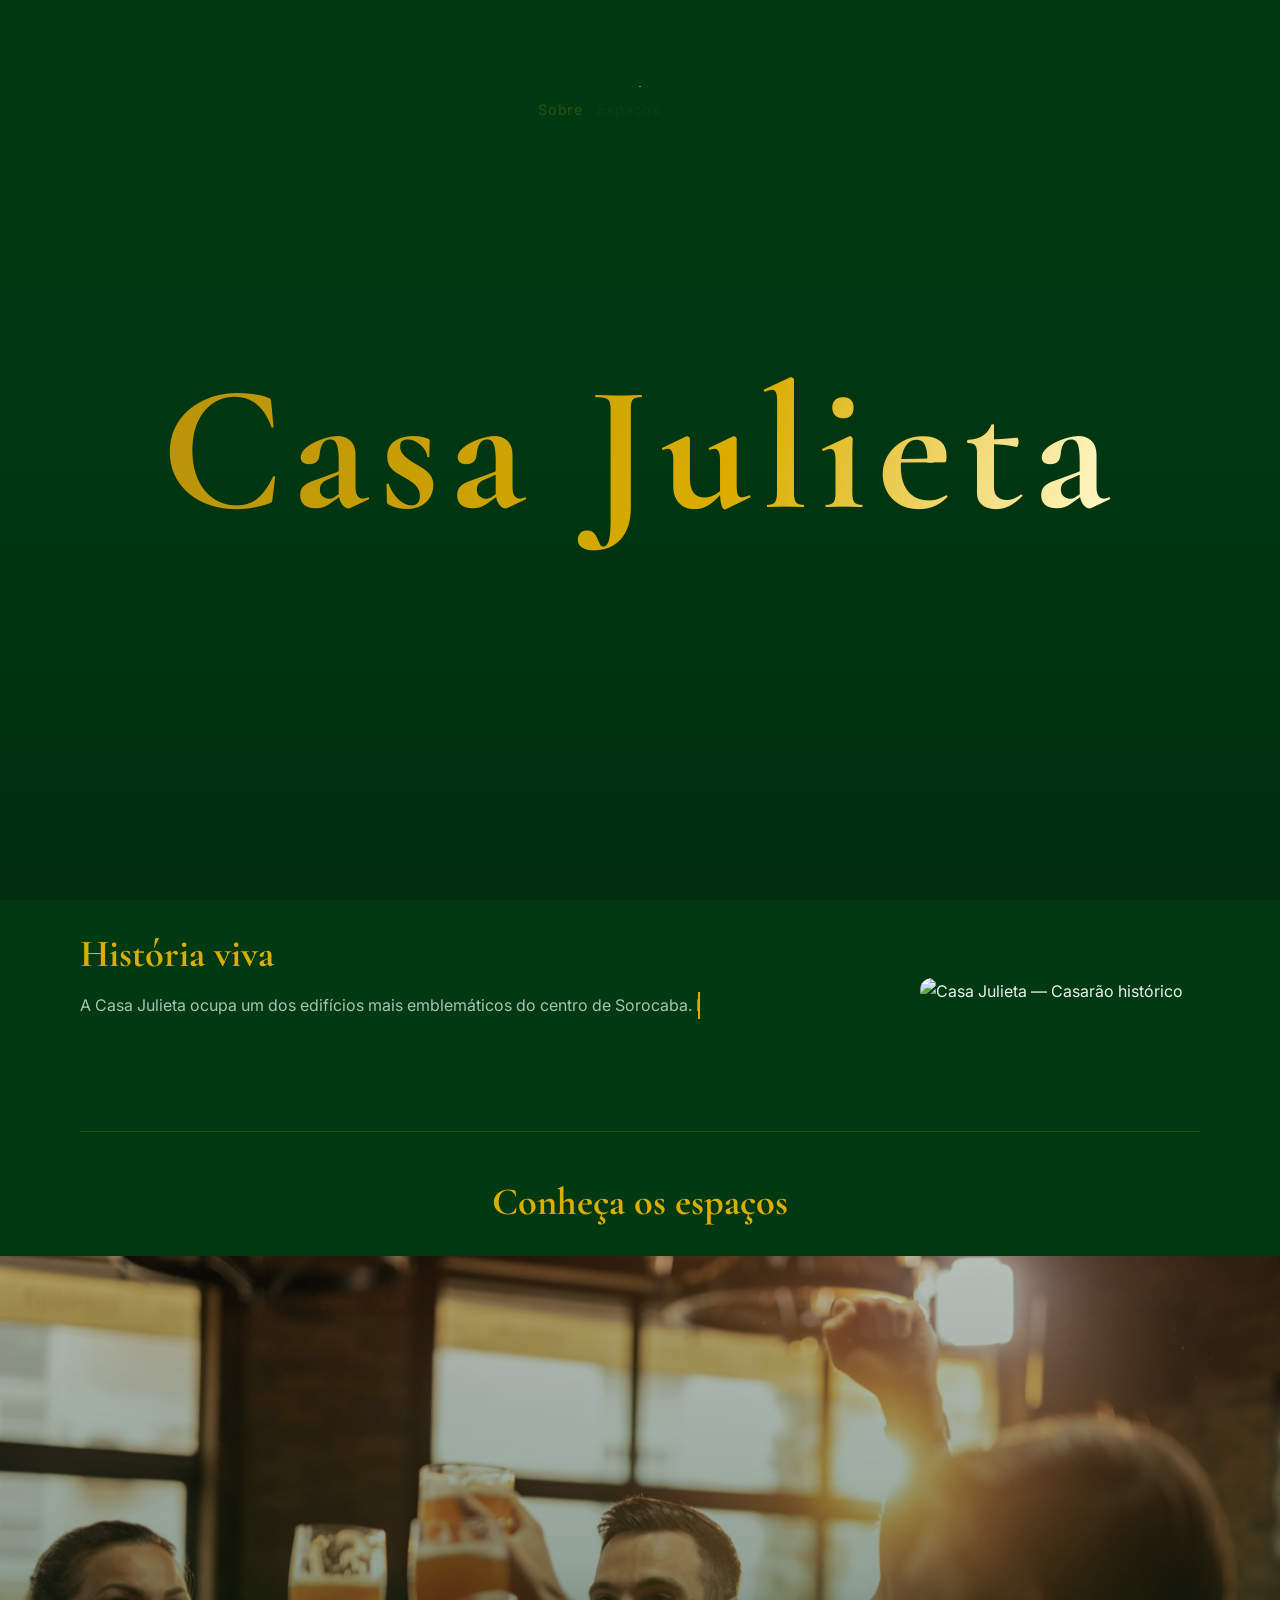
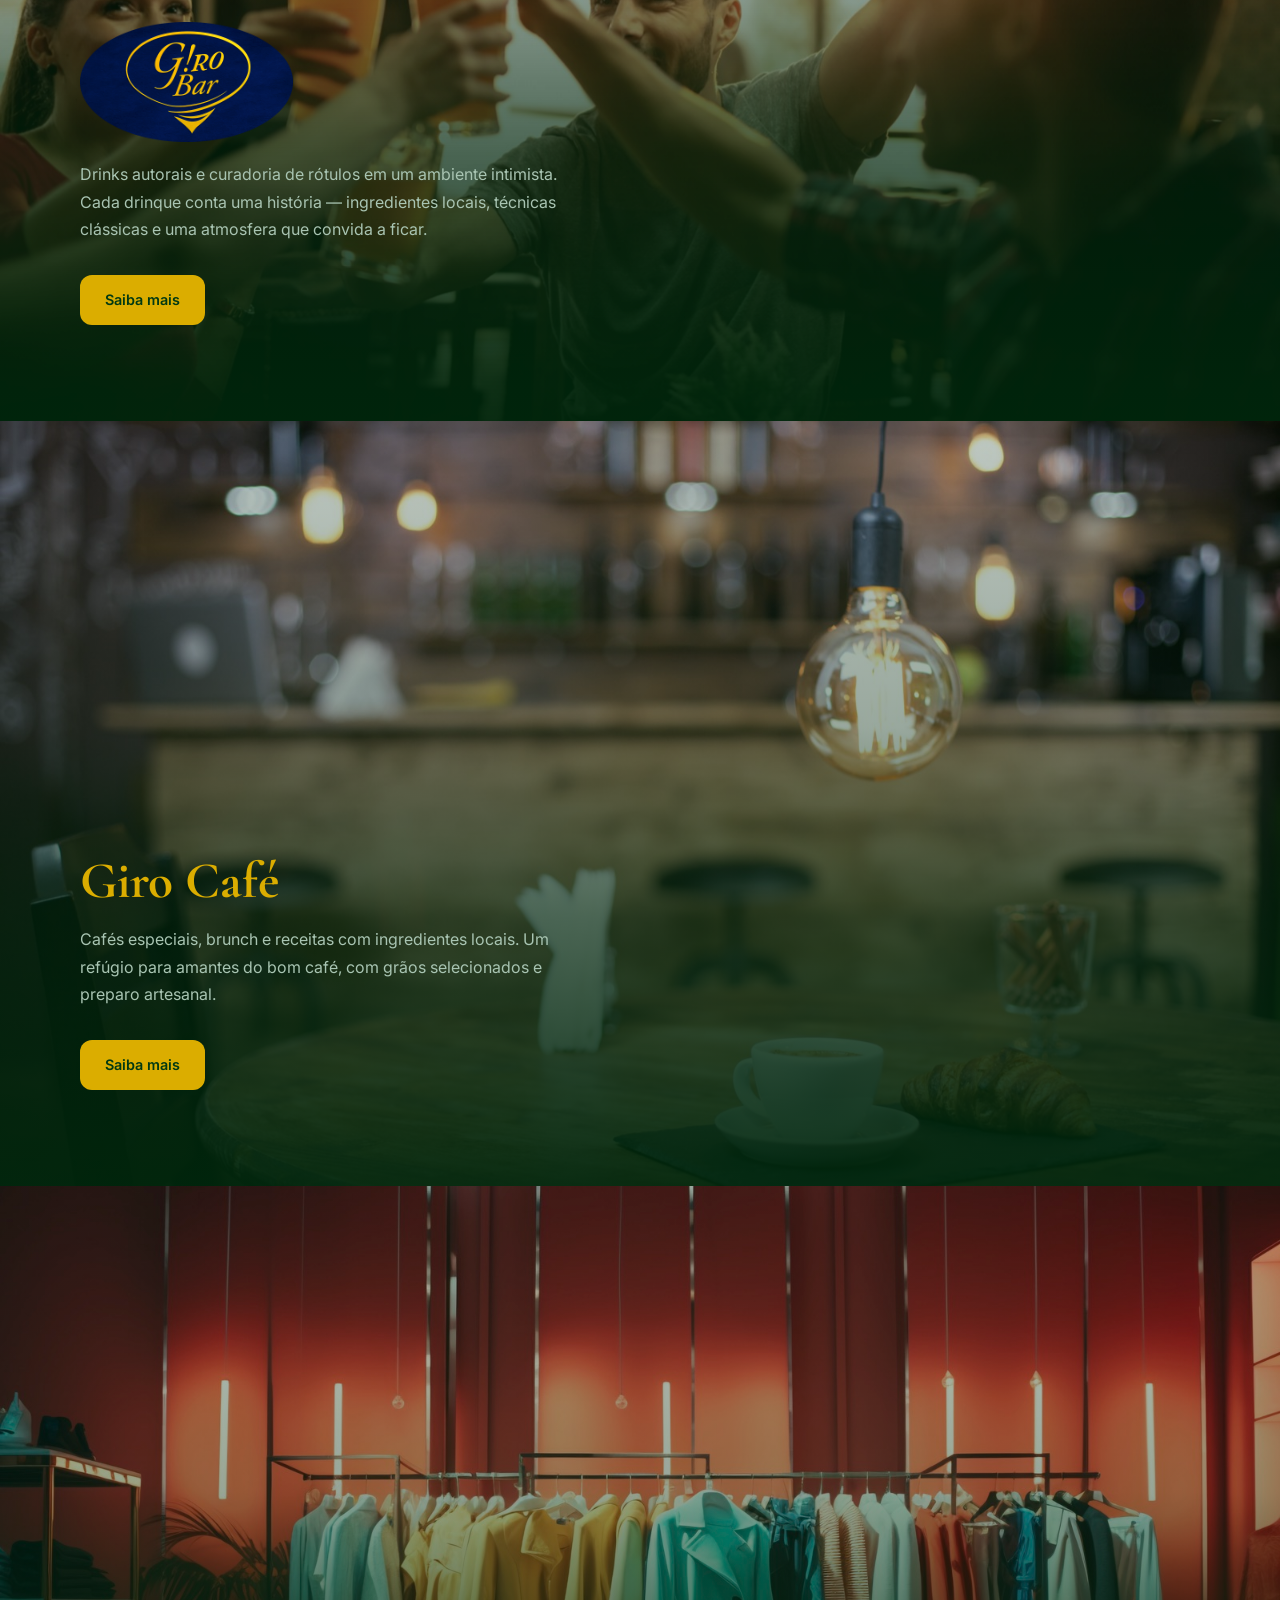
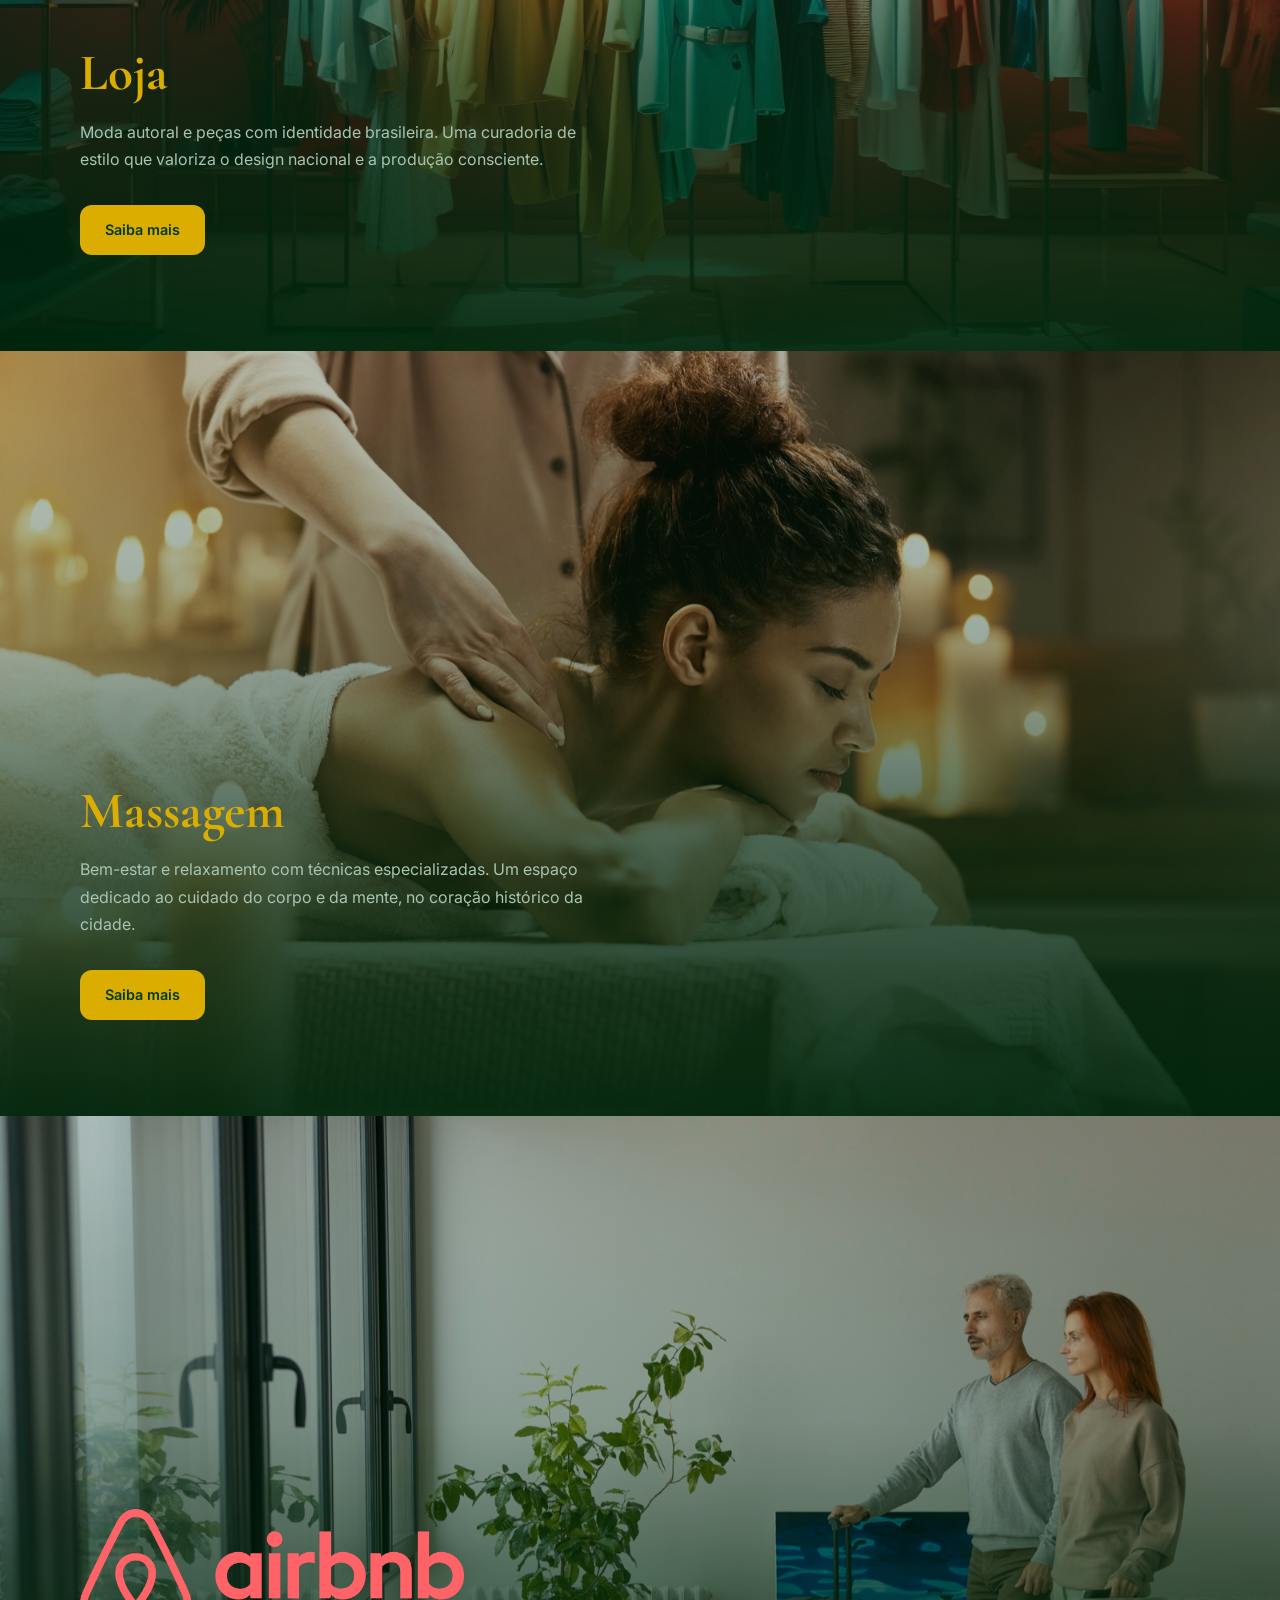
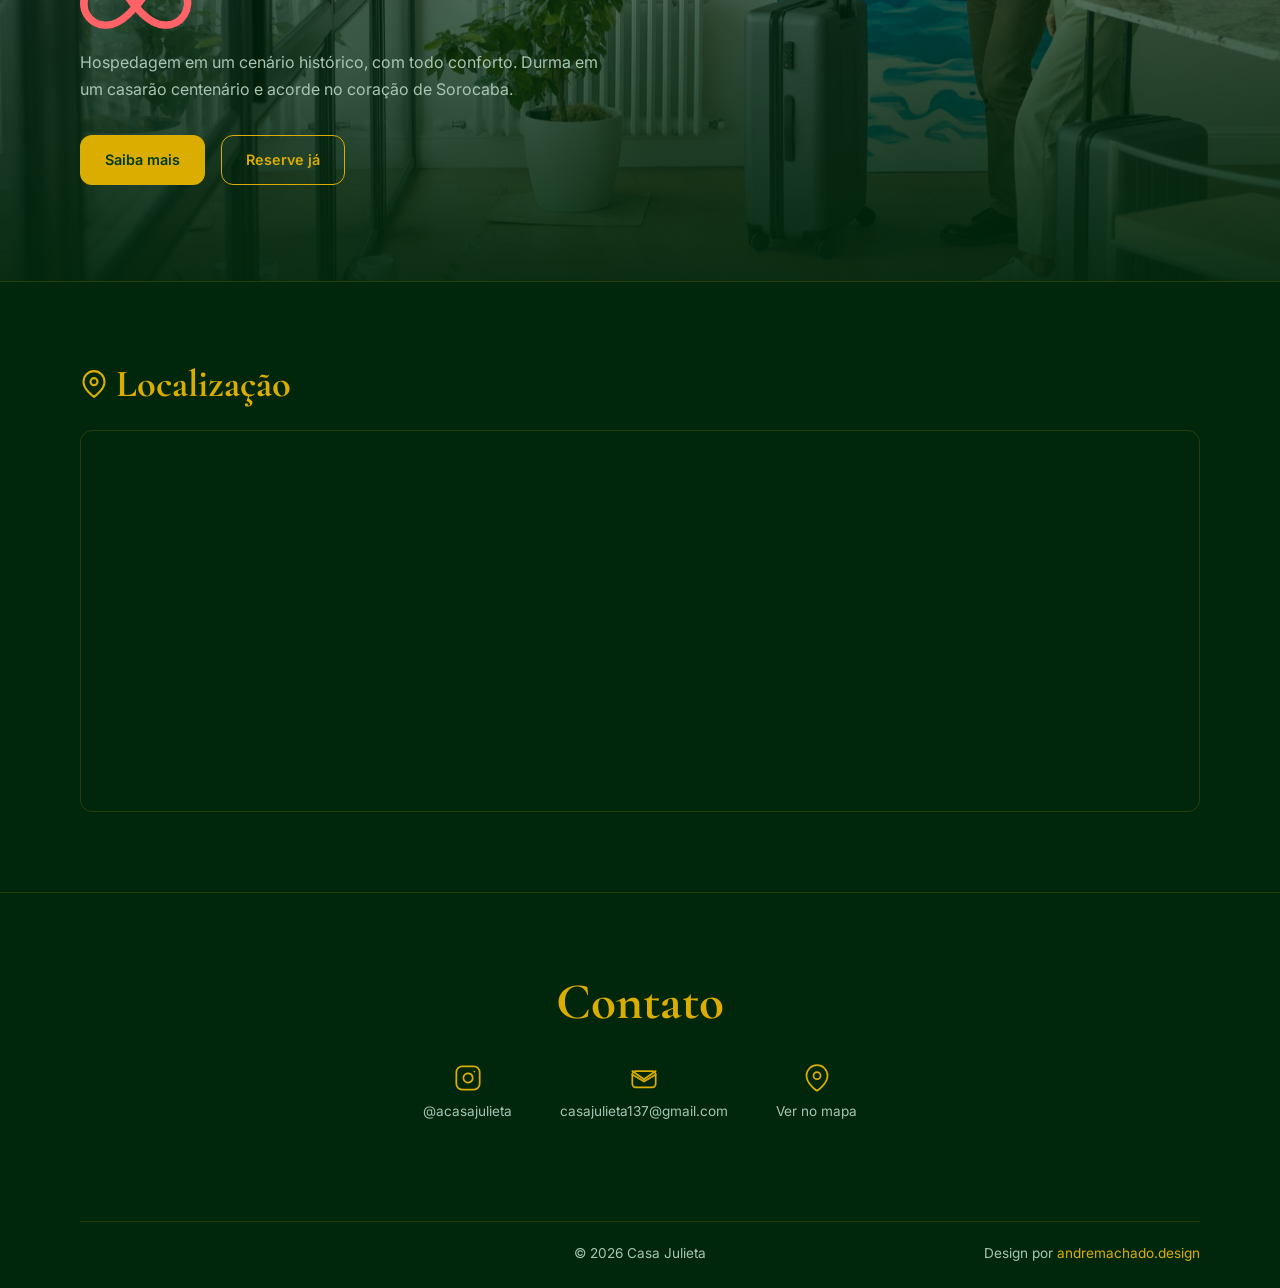
==== commit 708f8555: "Replace bar gallery grid with fullscreen crossfade slideshow + Ken Burns" ====
--- a/index.html
+++ b/index.html
@@ -74,18 +74,18 @@
       </div>
     </section>
 
-    <section id="giro-bar" class="space-section space-section--bar fade-up">
-      <div class="bar-gallery">
-        <div class="bar-gallery-img bar-img-1" data-scroll-zoom="in">
+    <section id="giro-bar" class="space-section fade-up">
+      <div class="bar-slideshow">
+        <div class="bar-slide bar-slide--active">
           <img src="img/bar-amigos.jpg" alt="Amigos brindando no Giro Bar" />
         </div>
-        <div class="bar-gallery-img bar-img-2" data-scroll-zoom="out">
+        <div class="bar-slide">
           <img src="img/bar-balcao.jpg" alt="Balcão do Giro Bar" />
         </div>
-        <div class="bar-gallery-img bar-img-3" data-scroll-zoom="in">
+        <div class="bar-slide">
           <img src="img/bar-bartender.jpg" alt="Bartender preparando drink" />
         </div>
-        <div class="bar-gallery-img bar-img-4" data-scroll-zoom="out">
+        <div class="bar-slide">
           <img src="img/bar-coquetel.jpg" alt="Coquetel artesanal" />
         </div>
       </div>
--- a/styles.css
+++ b/styles.css
@@ -622,90 +622,65 @@
   flex-wrap: wrap;
 }
 
-/* ---- Bar Gallery (staggered / playful layout) ---- */
-.space-section--bar {
-  background: var(--bg);
-  min-height: auto;
-  padding-top: 0;
-  padding-bottom: 0;
-  flex-direction: column;
-  align-items: stretch;
-}
-
-.space-section--bar .space-overlay {
-  background: none;
-}
-
-.bar-gallery {
-  display: grid;
-  grid-template-columns: 1fr 1fr;
-  gap: 1.2rem;
-  width: min(1120px, 90%);
-  margin: 0 auto;
-  padding: 3rem 0 2rem;
-  position: relative;
-  z-index: 2;
-}
-
-.bar-gallery-img {
+/* ---- Bar Slideshow (fullscreen crossfade + Ken Burns) ---- */
+.bar-slideshow {
+  position: absolute;
+  inset: 0;
+  z-index: 0;
   overflow: hidden;
-  border-radius: var(--radius);
-  will-change: transform;
-}
-
-.bar-gallery-img img {
+}
+
+.bar-slide {
+  position: absolute;
+  inset: 0;
+  opacity: 0;
+  transition: opacity 1.4s cubic-bezier(0.4, 0, 0.2, 1);
+  will-change: opacity, transform;
+}
+
+.bar-slide--active {
+  opacity: 1;
+}
+
+.bar-slide img {
   width: 100%;
   height: 100%;
   object-fit: cover;
   display: block;
-  transition: transform 0.1s ease-out;
-}
-
-/* Staggered / playful offsets */
-.bar-img-1 {
-  transform: translateY(2rem) rotate(-1.2deg);
-  height: 320px;
-}
-.bar-img-2 {
-  transform: translateY(-1rem) rotate(0.8deg);
-  height: 360px;
-}
-.bar-img-3 {
-  transform: translateY(1.5rem) rotate(1deg);
-  height: 350px;
-}
-.bar-img-4 {
-  transform: translateY(-2rem) rotate(-0.6deg);
-  height: 300px;
-}
-
-.space-section--bar .space-content {
-  padding-top: 1rem;
-  padding-bottom: 4rem;
-}
-
-@media (max-width: 768px) {
-  .bar-gallery {
-    grid-template-columns: 1fr 1fr;
-    gap: 0.8rem;
-  }
-  .bar-img-1, .bar-img-2, .bar-img-3, .bar-img-4 {
-    height: 200px;
-  }
-  .bar-img-1 { transform: translateY(1rem) rotate(-1deg); }
-  .bar-img-2 { transform: translateY(-0.6rem) rotate(0.6deg); }
-  .bar-img-3 { transform: translateY(0.8rem) rotate(0.8deg); }
-  .bar-img-4 { transform: translateY(-1rem) rotate(-0.5deg); }
-}
-
-@media (max-width: 480px) {
-  .bar-gallery {
-    grid-template-columns: 1fr 1fr;
-    gap: 0.6rem;
-  }
-  .bar-img-1, .bar-img-2, .bar-img-3, .bar-img-4 {
-    height: 160px;
-  }
+  animation: kenBurns 8s ease-in-out infinite alternate;
+}
+
+/* Alternate zoom directions per slide */
+.bar-slide:nth-child(1) img { animation-name: kenBurnsA; }
+.bar-slide:nth-child(2) img { animation-name: kenBurnsB; }
+.bar-slide:nth-child(3) img { animation-name: kenBurnsA; }
+.bar-slide:nth-child(4) img { animation-name: kenBurnsB; }
+
+@keyframes kenBurnsA {
+  0%   { transform: scale(1)    translate(0, 0); }
+  100% { transform: scale(1.12) translate(-1.5%, -1%); }
+}
+@keyframes kenBurnsB {
+  0%   { transform: scale(1.12) translate(1%, 1.5%); }
+  100% { transform: scale(1)    translate(0, 0); }
+}
+
+/* Progress bar at bottom of slideshow */
+.bar-slideshow::after {
+  content: '';
+  position: absolute;
+  bottom: 0;
+  left: 0;
+  height: 2px;
+  background: var(--gold);
+  z-index: 3;
+  animation: slideProgress 5s linear infinite;
+  opacity: 0.5;
+}
+
+@keyframes slideProgress {
+  0%   { width: 0; }
+  100% { width: 100%; }
 }
 
 .card {
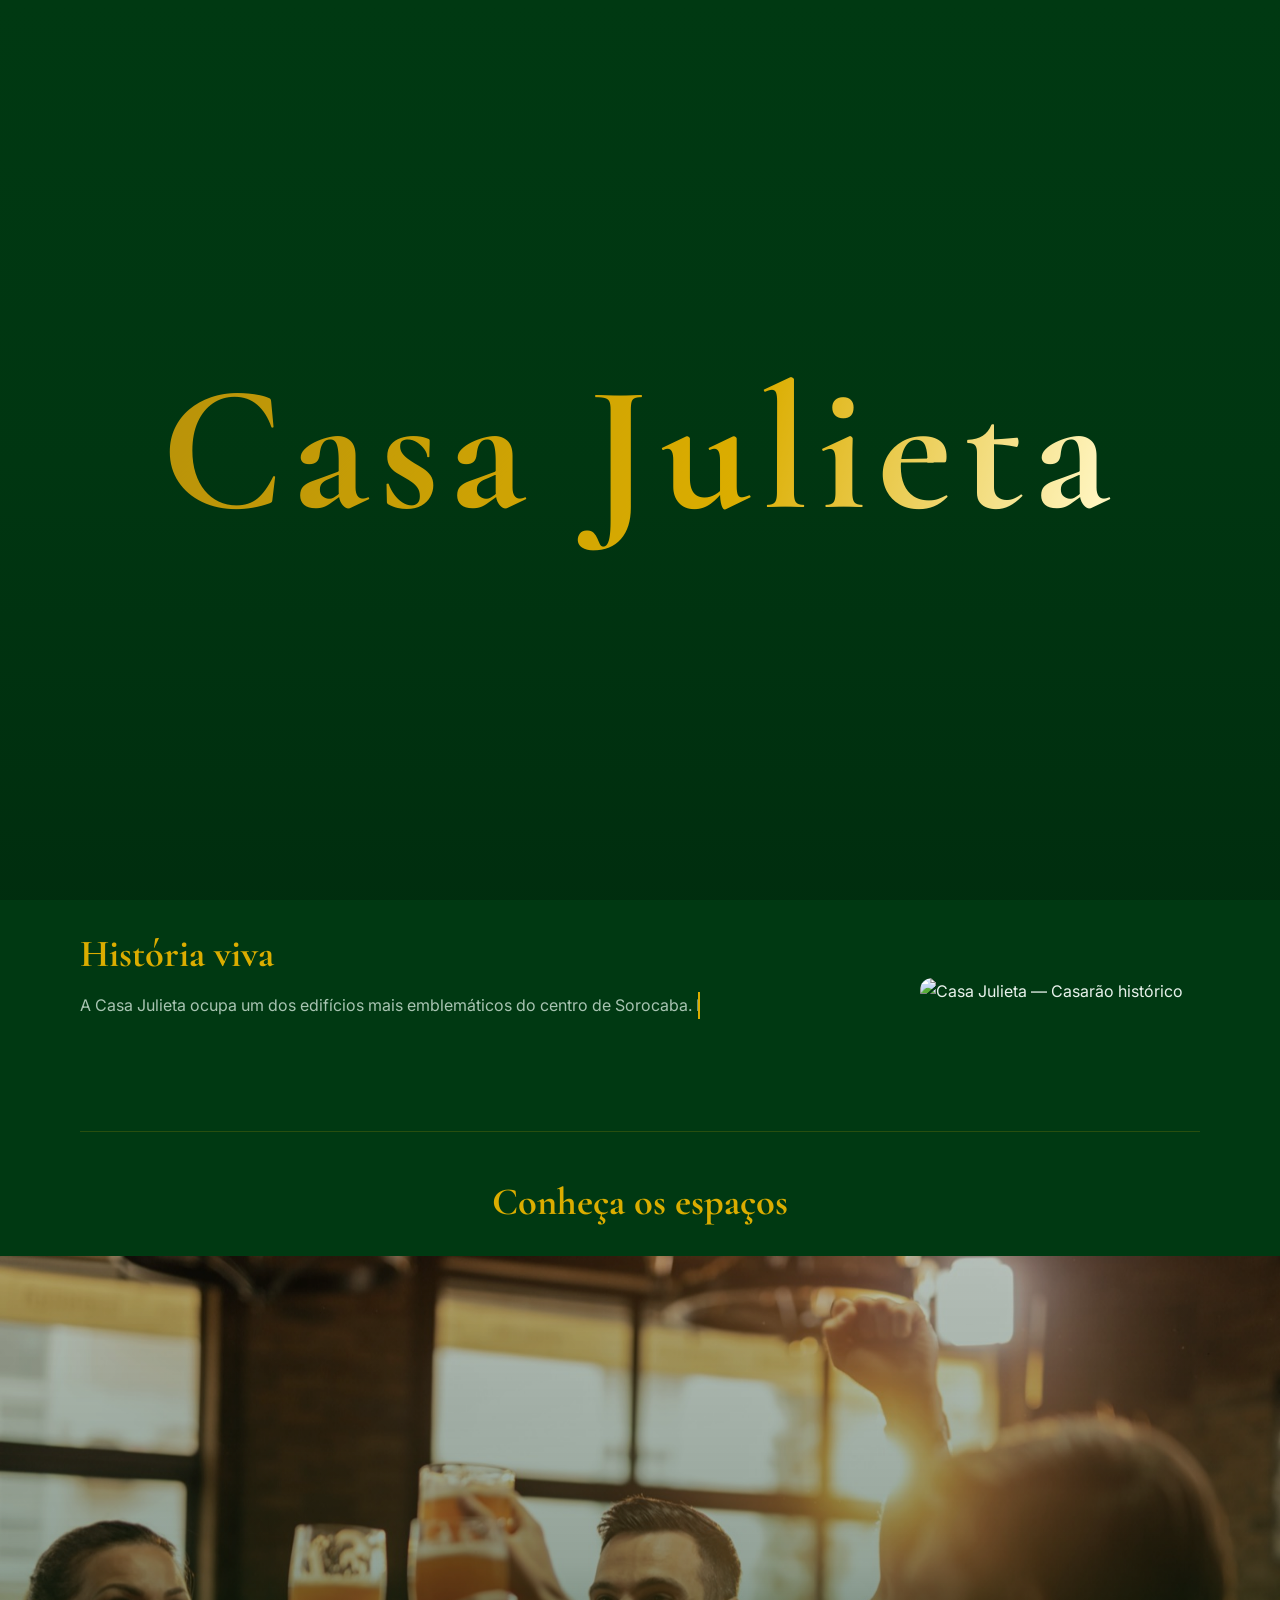
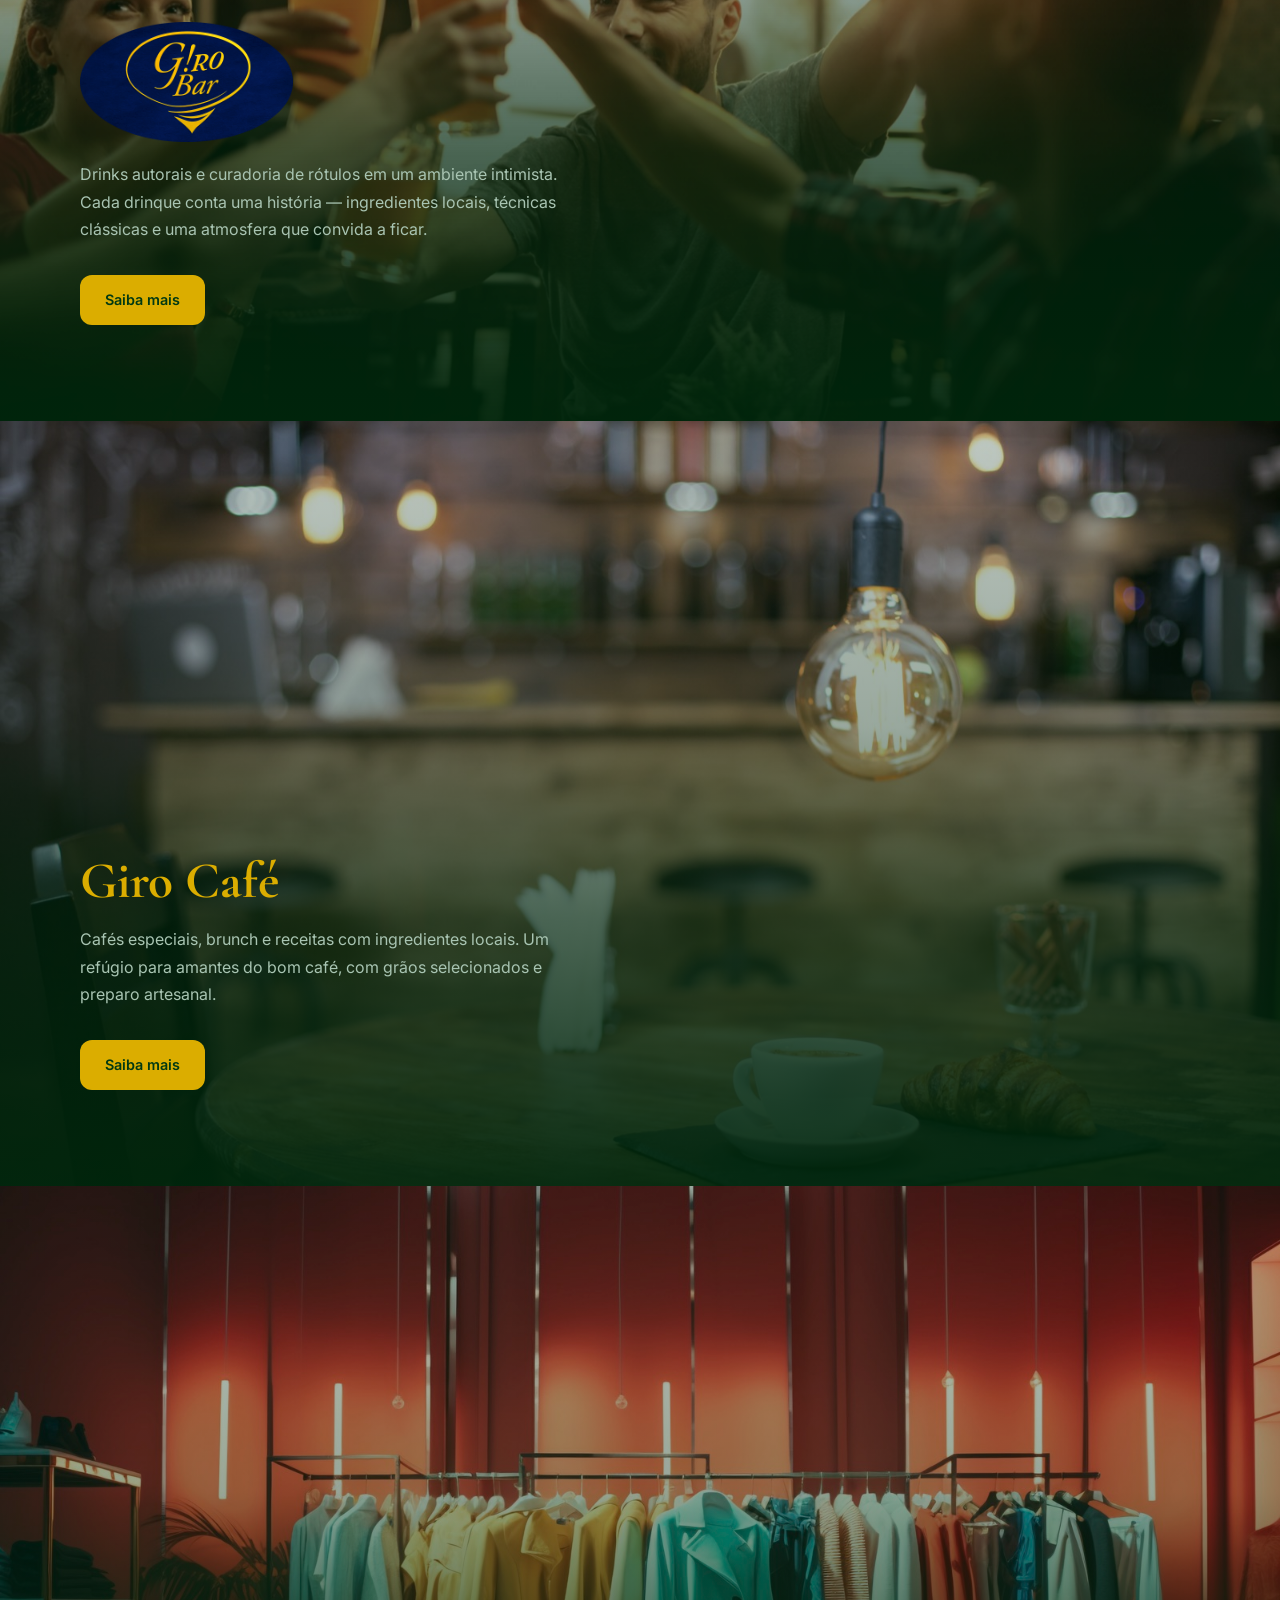
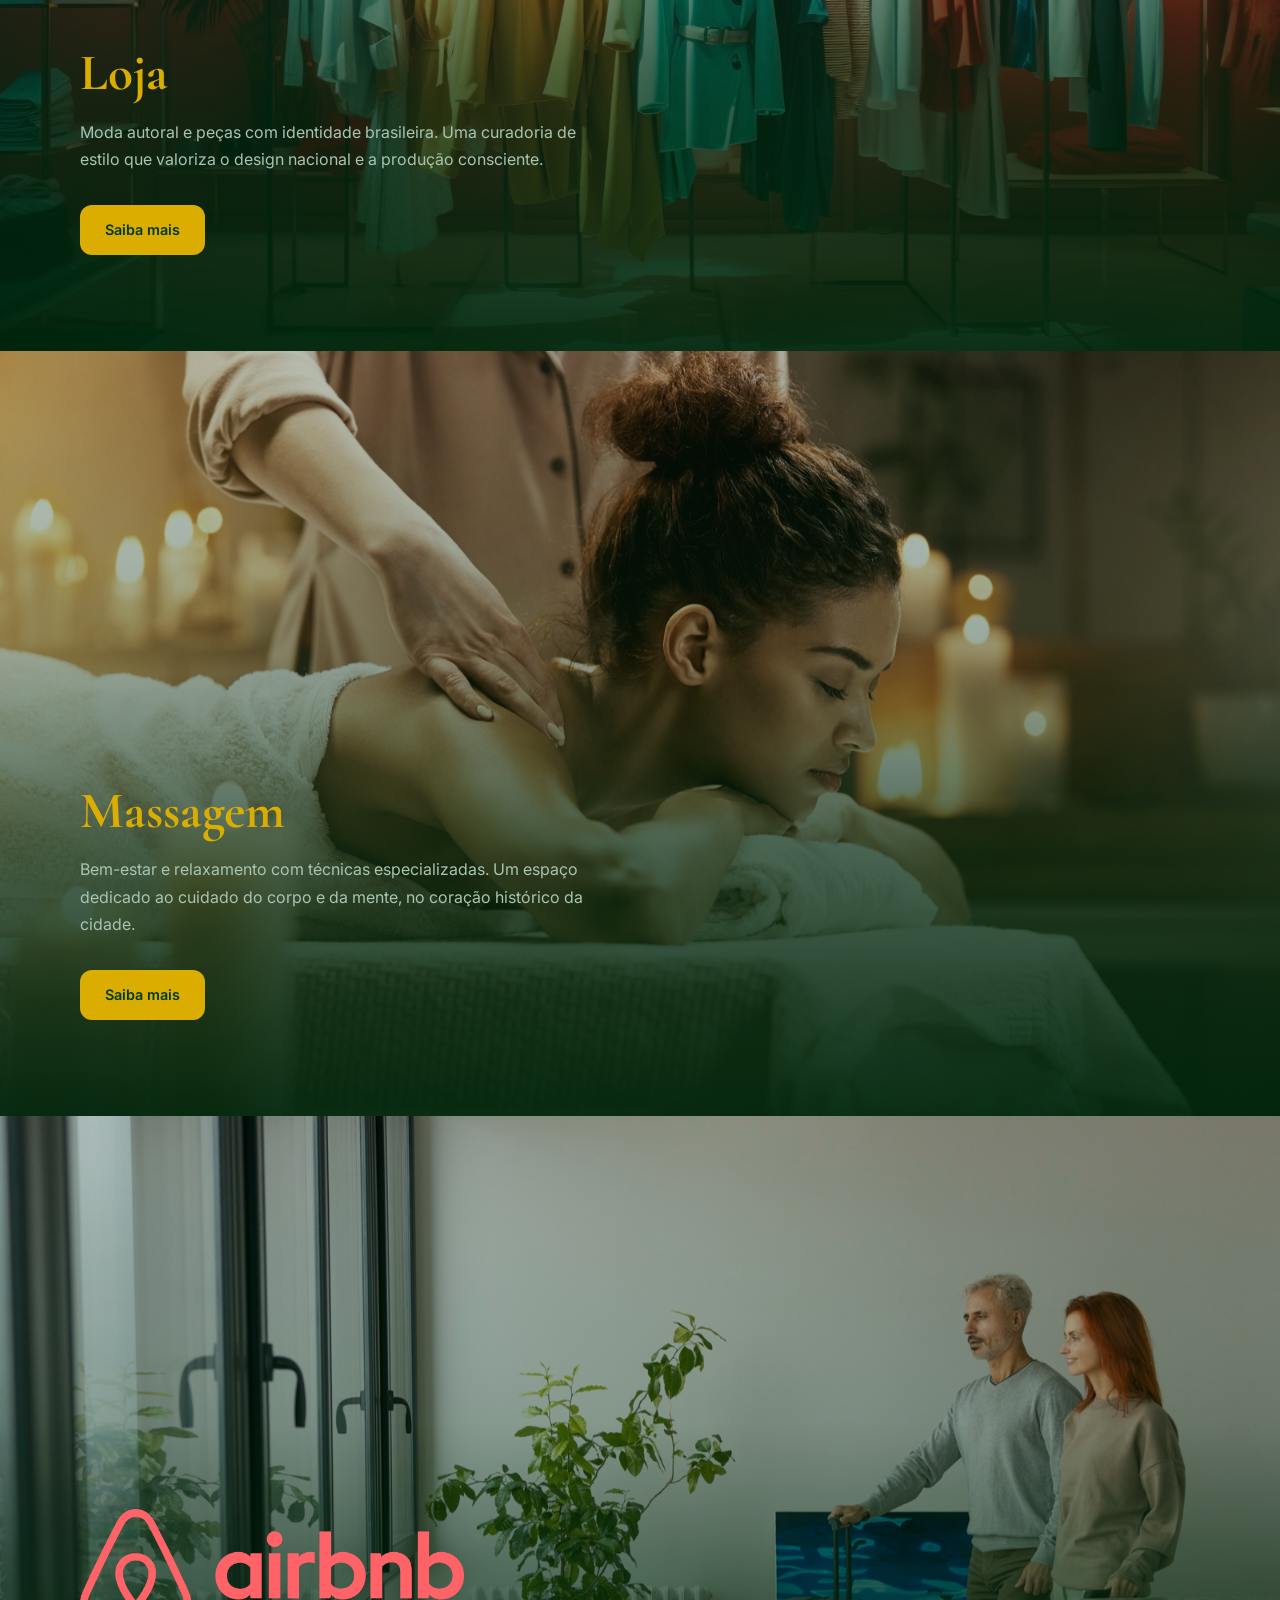
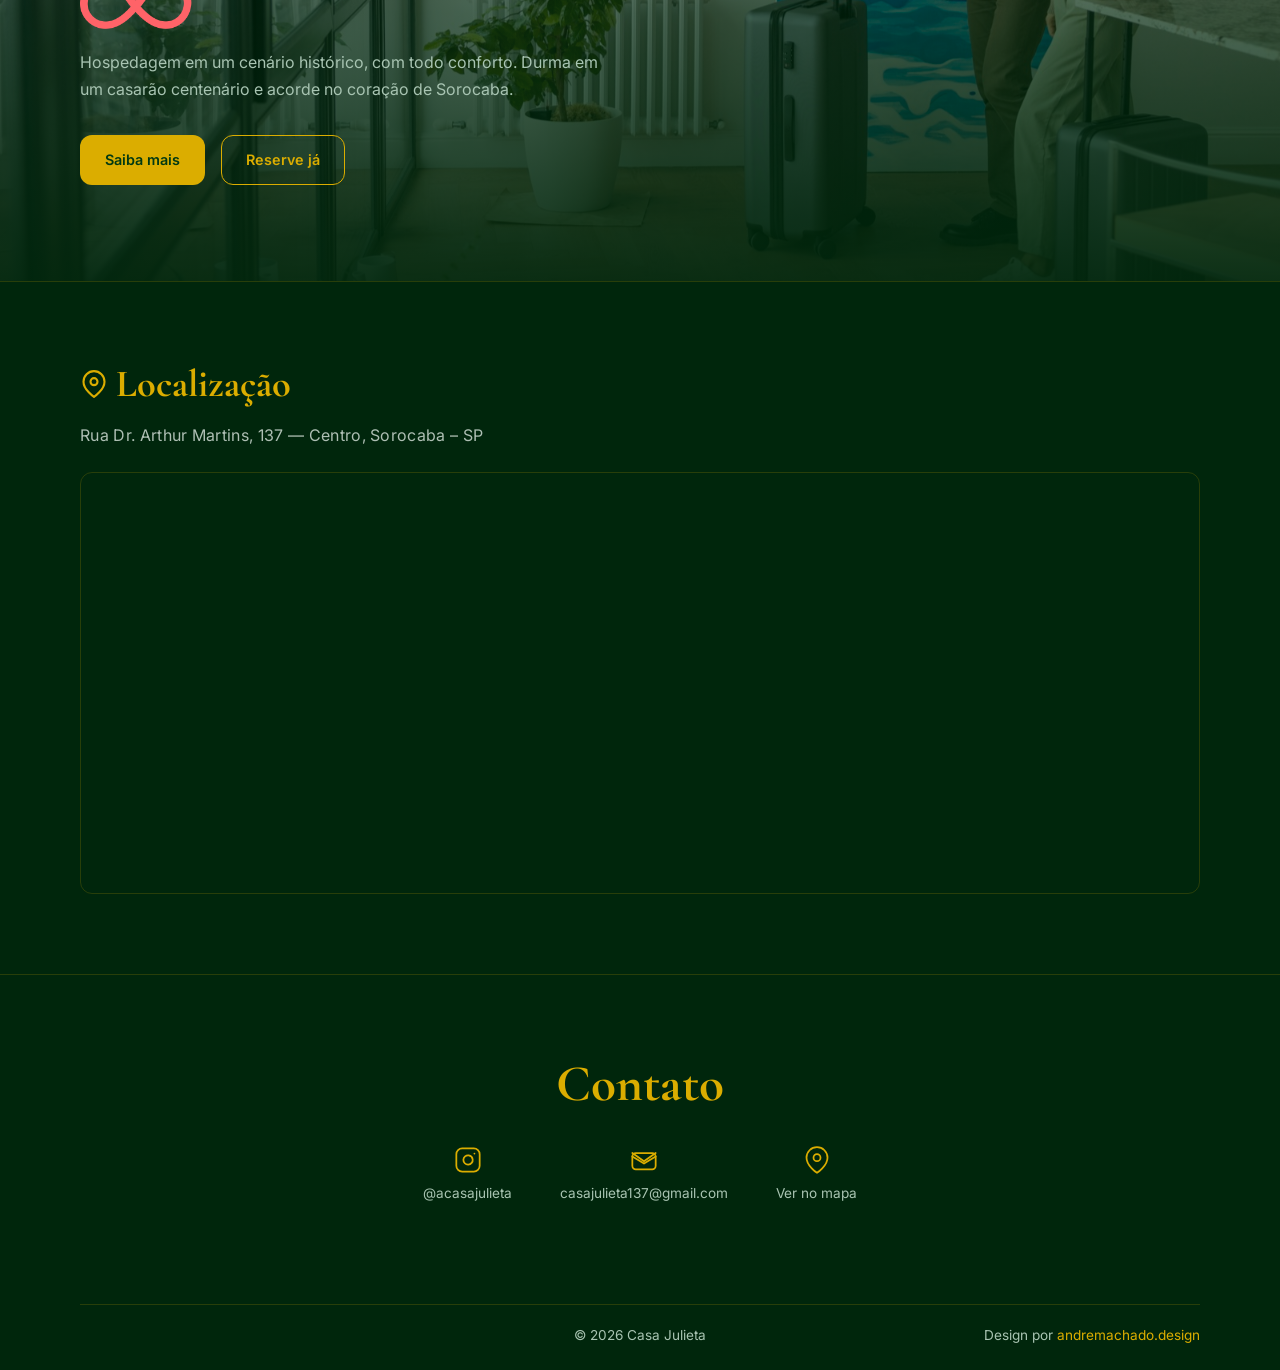
==== commit 206f2184: "Add pin at exact address on map + show address text" ====
--- a/index.html
+++ b/index.html
@@ -140,11 +140,12 @@
     <section id="localizacao" class="section section-alt">
       <div class="container fade-up">
         <h2 class="loc-heading"><svg width="28" height="28" viewBox="0 0 24 24" fill="none" stroke="currentColor" stroke-width="1.8" stroke-linecap="round" stroke-linejoin="round"><path d="M21 10c0 7-9 13-9 13s-9-6-9-13a9 9 0 0 1 18 0z"></path><circle cx="12" cy="10" r="3"></circle></svg> Localização</h2>
+        <p class="loc-address">Rua Dr. Arthur Martins, 137 — Centro, Sorocaba – SP</p>
         <div class="map-wrapper">
           <iframe
-            src="https://www.google.com/maps/embed?pb=!1m18!1m12!1m3!1d3659.3!2d-47.458!3d-23.501!2m3!1f0!2f0!3f0!3m2!1i1024!2i768!4f13.1!3m3!1m2!1s0x94c5f2c349d1e1b1%3A0x0!2sCentro%2C+Sorocaba+-+SP!5e0!3m2!1spt-BR!2sbr!4v1700000000000"
+            src="https://maps.google.com/maps?q=Rua+Dr.+Arthur+Martins,+137+-+Centro,+Sorocaba+-+SP,+18035-250,+Brazil&z=17&output=embed"
             width="100%"
-            height="380"
+            height="420"
             style="border:0"
             allowfullscreen=""
             loading="lazy"
--- a/styles.css
+++ b/styles.css
@@ -749,6 +749,15 @@
 .loc-heading svg {
   flex-shrink: 0;
   color: var(--gold);
+}
+
+.loc-address {
+  margin: 0.6rem 0 0;
+  font-family: var(--font-body);
+  font-size: 1rem;
+  color: var(--text);
+  opacity: 0.75;
+  letter-spacing: 0.02em;
 }
 
 .map-wrapper {
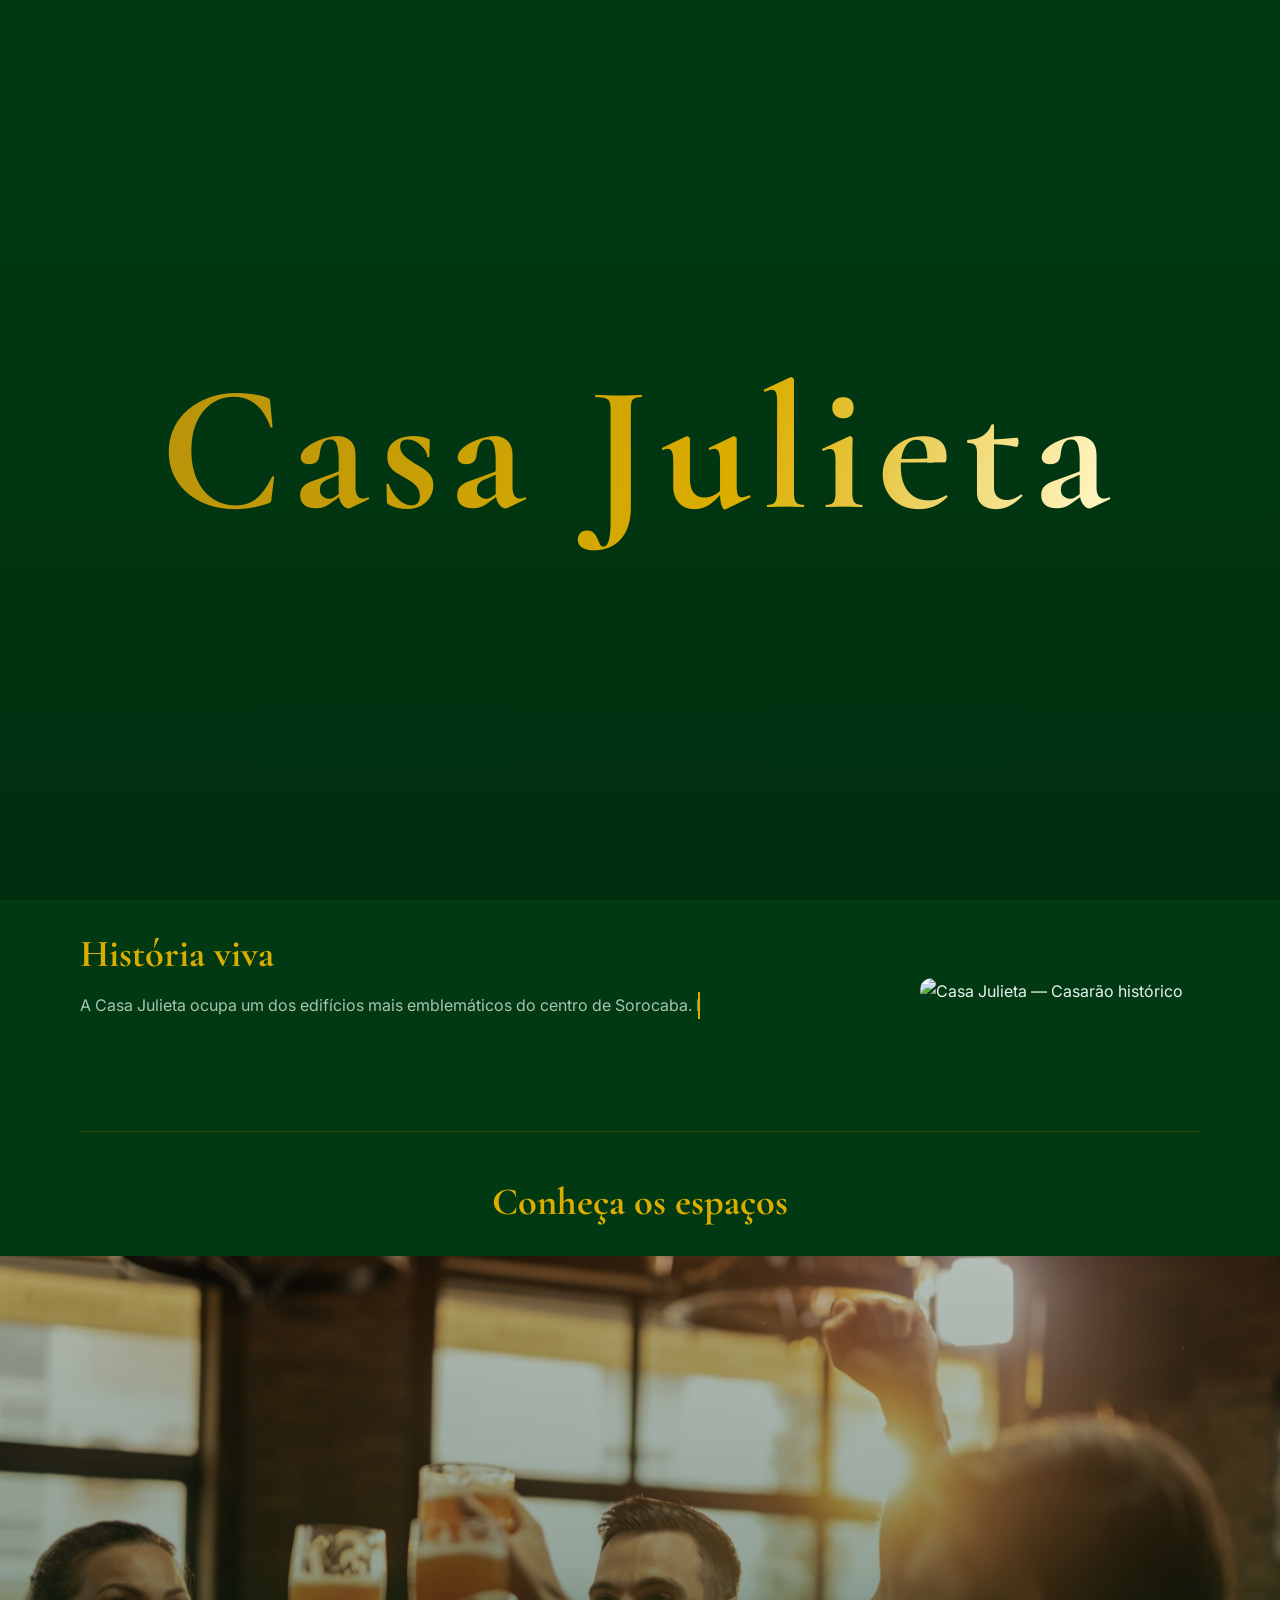
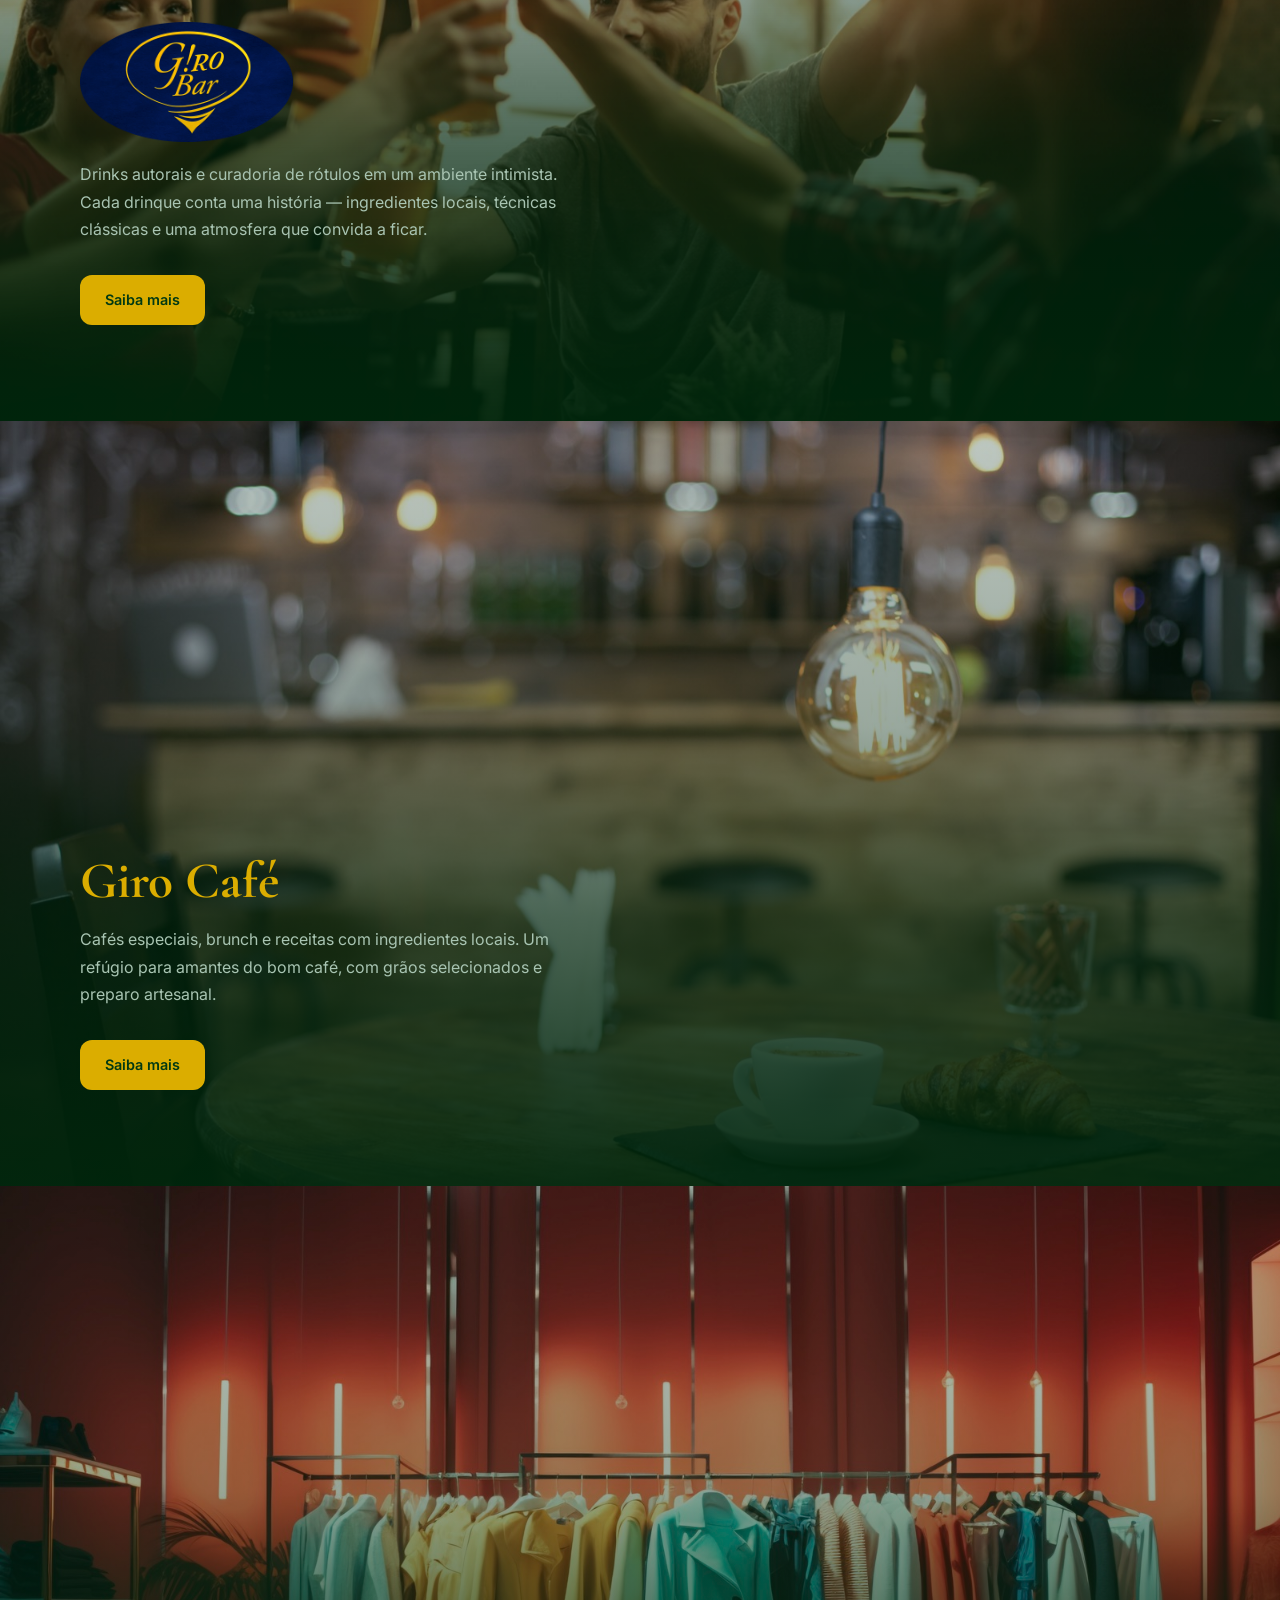
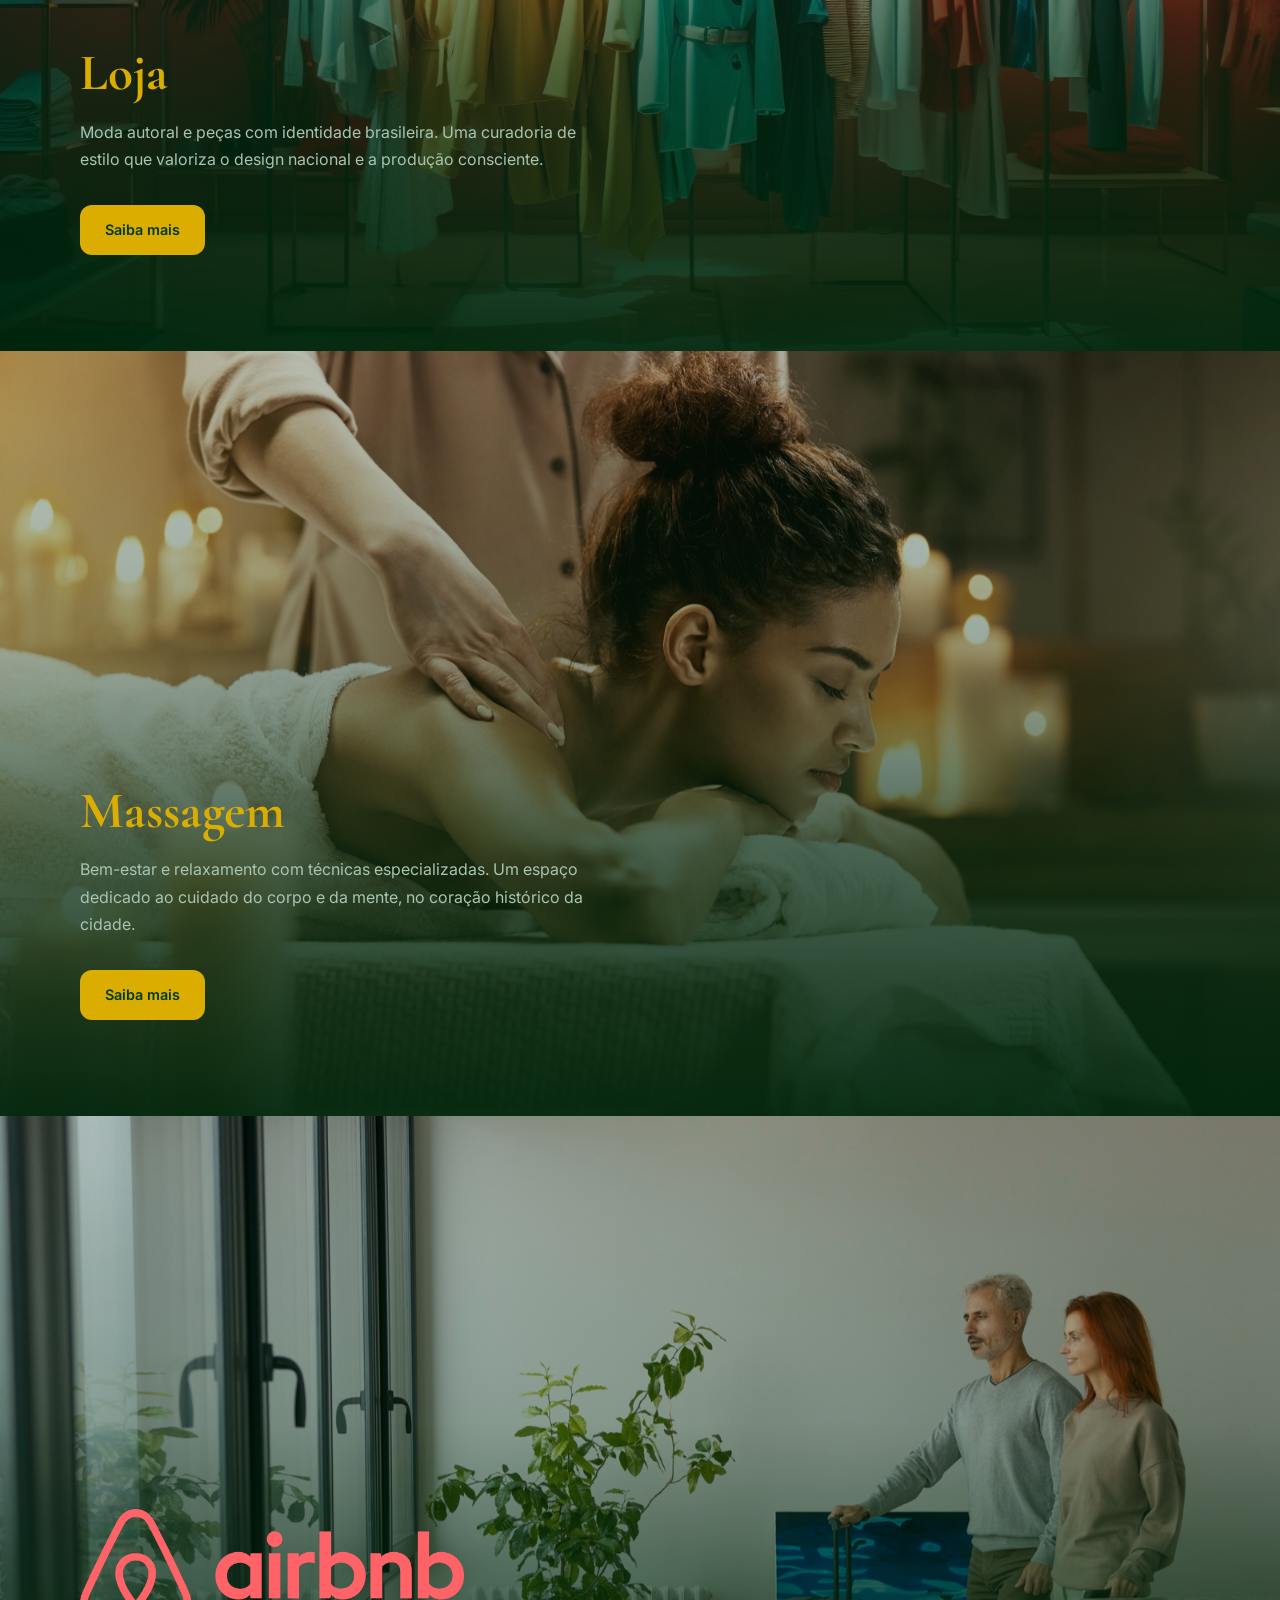
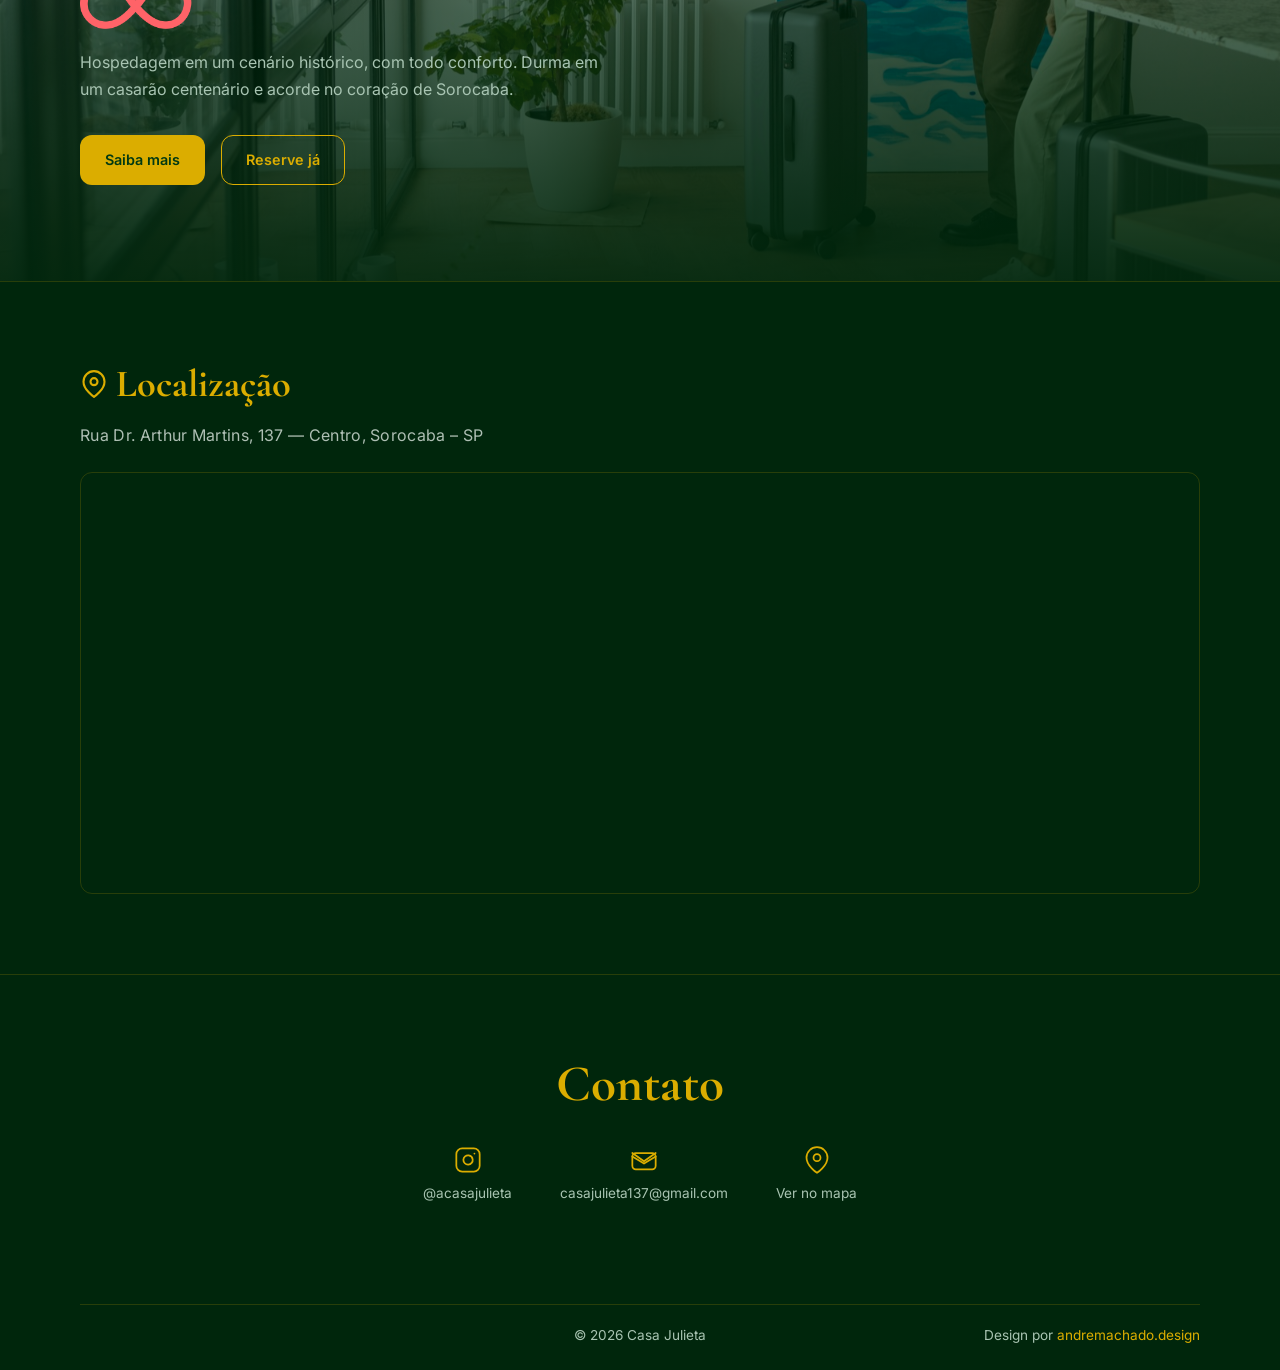
==== commit 35588000: "Move map pin to Casa Julieta place (correct side of street)" ====
--- a/index.html
+++ b/index.html
@@ -143,7 +143,7 @@
         <p class="loc-address">Rua Dr. Arthur Martins, 137 — Centro, Sorocaba – SP</p>
         <div class="map-wrapper">
           <iframe
-            src="https://maps.google.com/maps?q=Rua+Dr.+Arthur+Martins,+137+-+Centro,+Sorocaba+-+SP,+18035-250,+Brazil&z=17&output=embed"
+            src="https://maps.google.com/maps?q=Casa+Julieta,+R.+Dr.+Artur+Martins,+137,+Sorocaba+-+SP&z=18&output=embed"
             width="100%"
             height="420"
             style="border:0"
